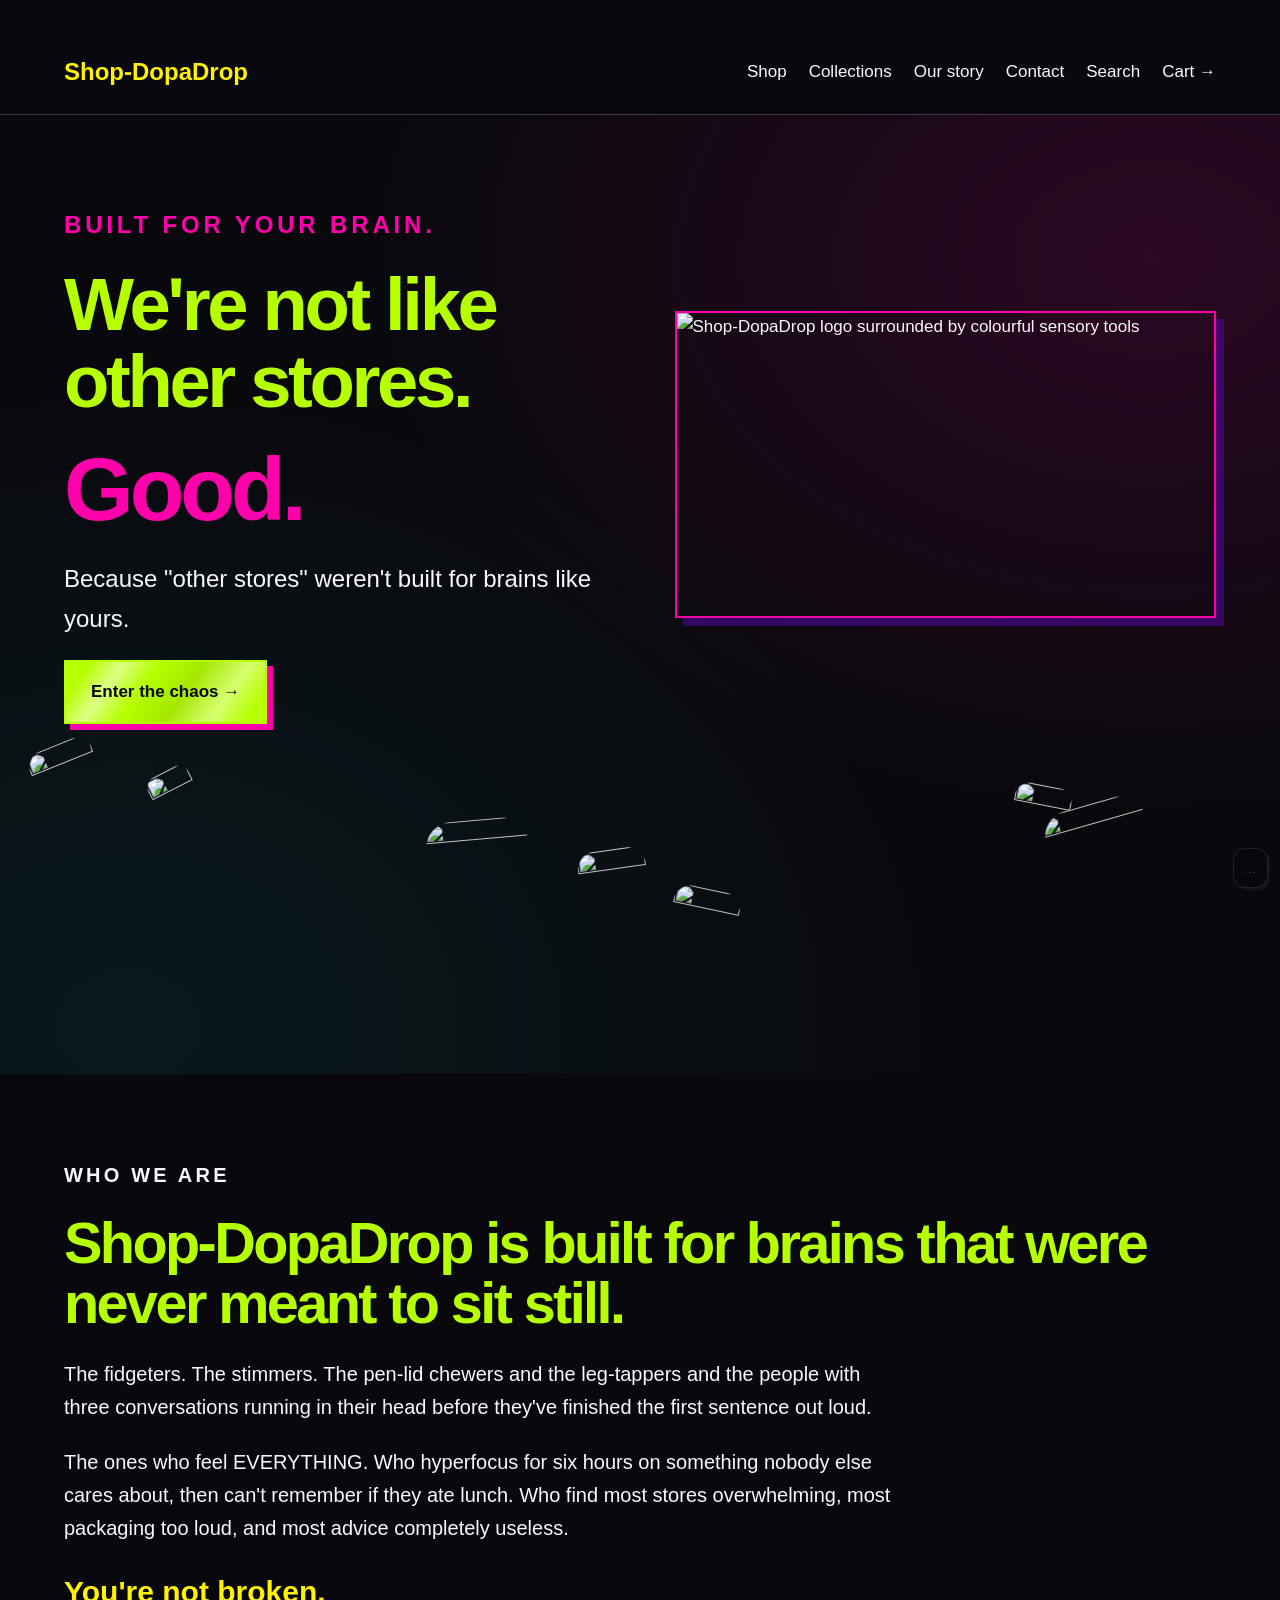
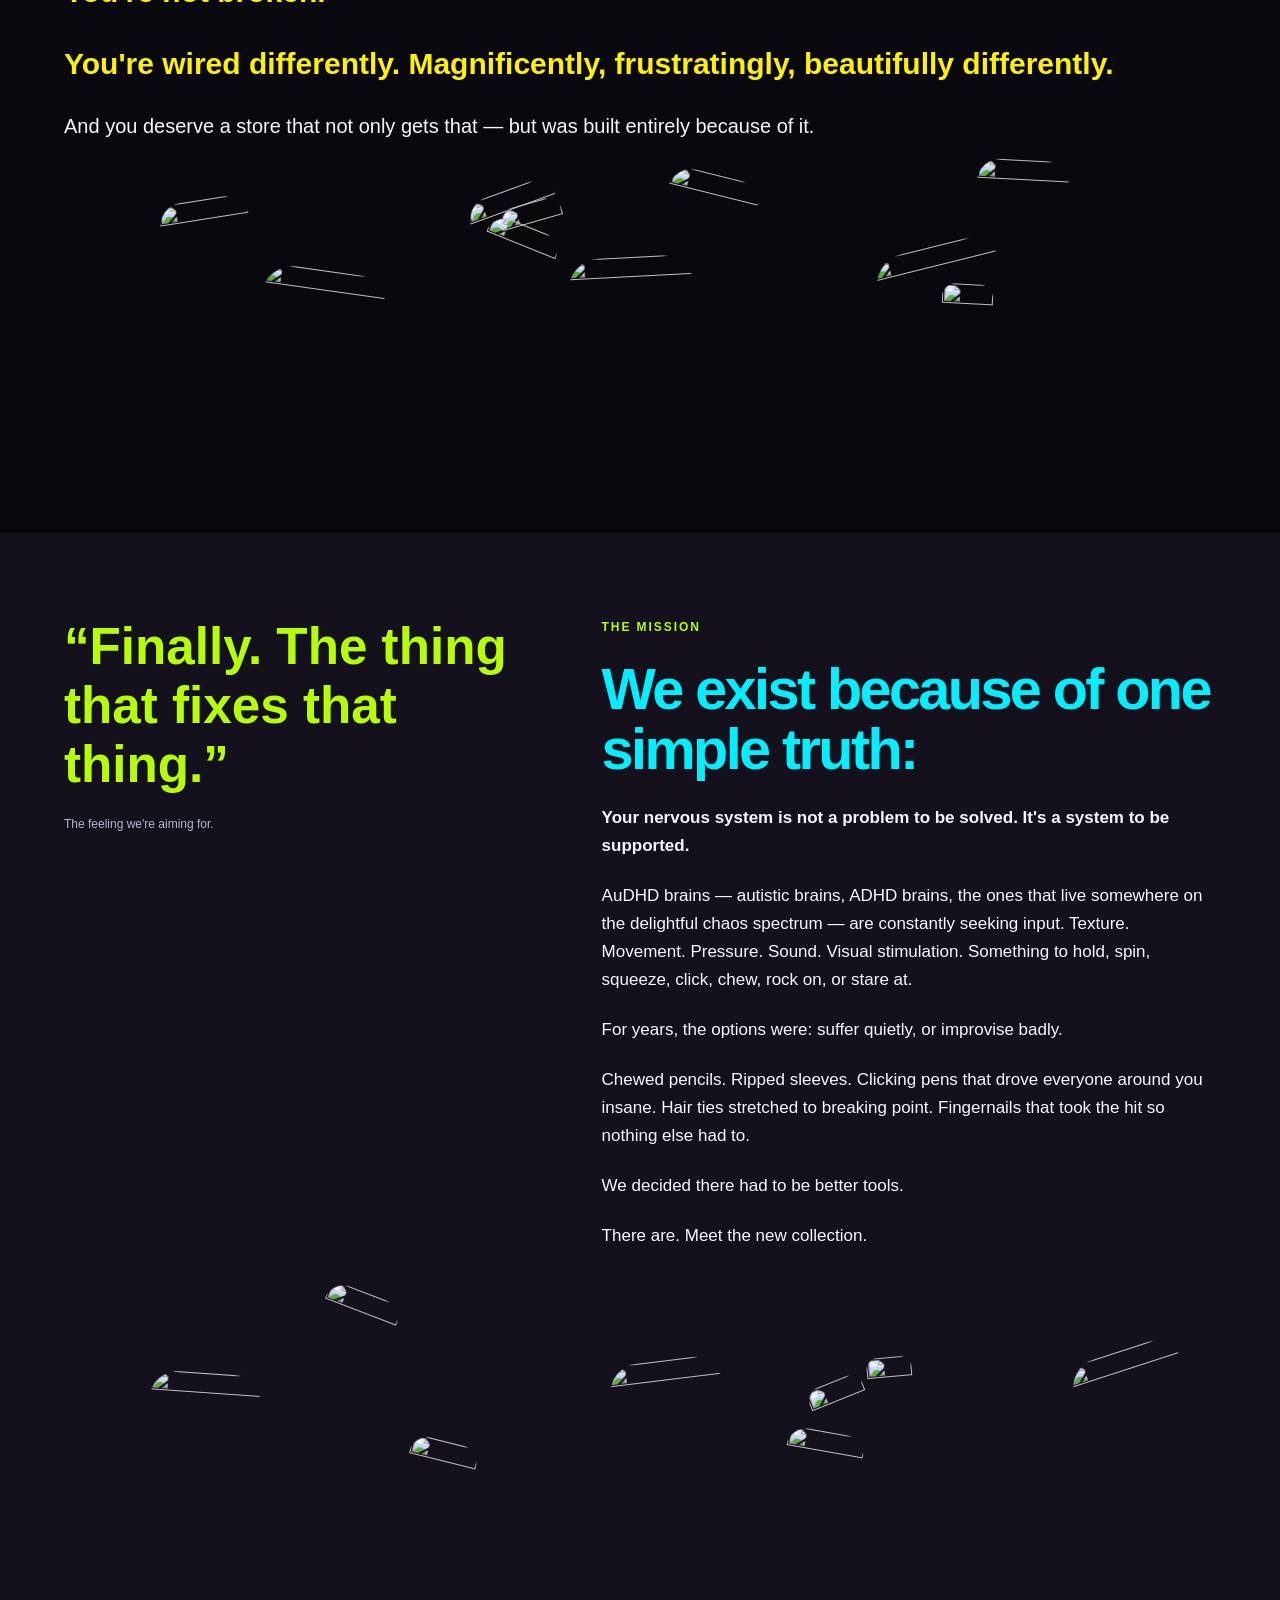
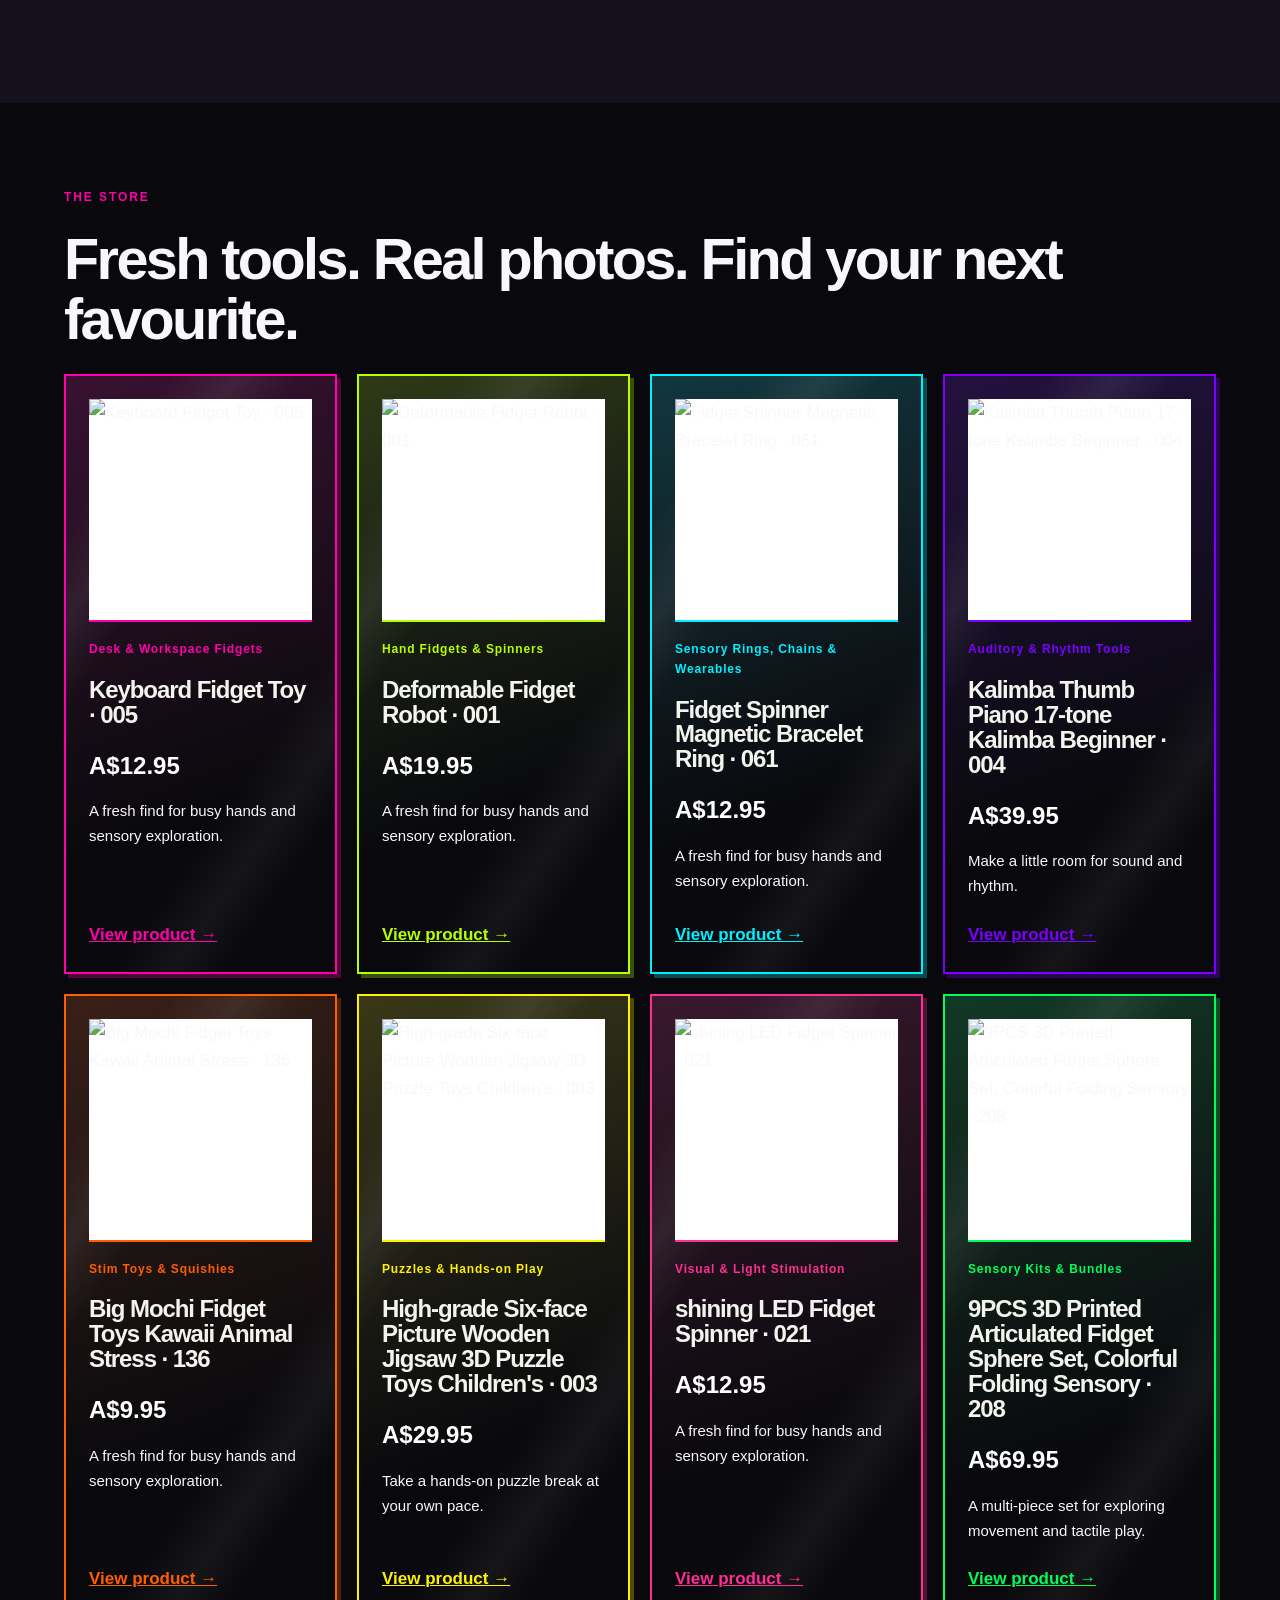
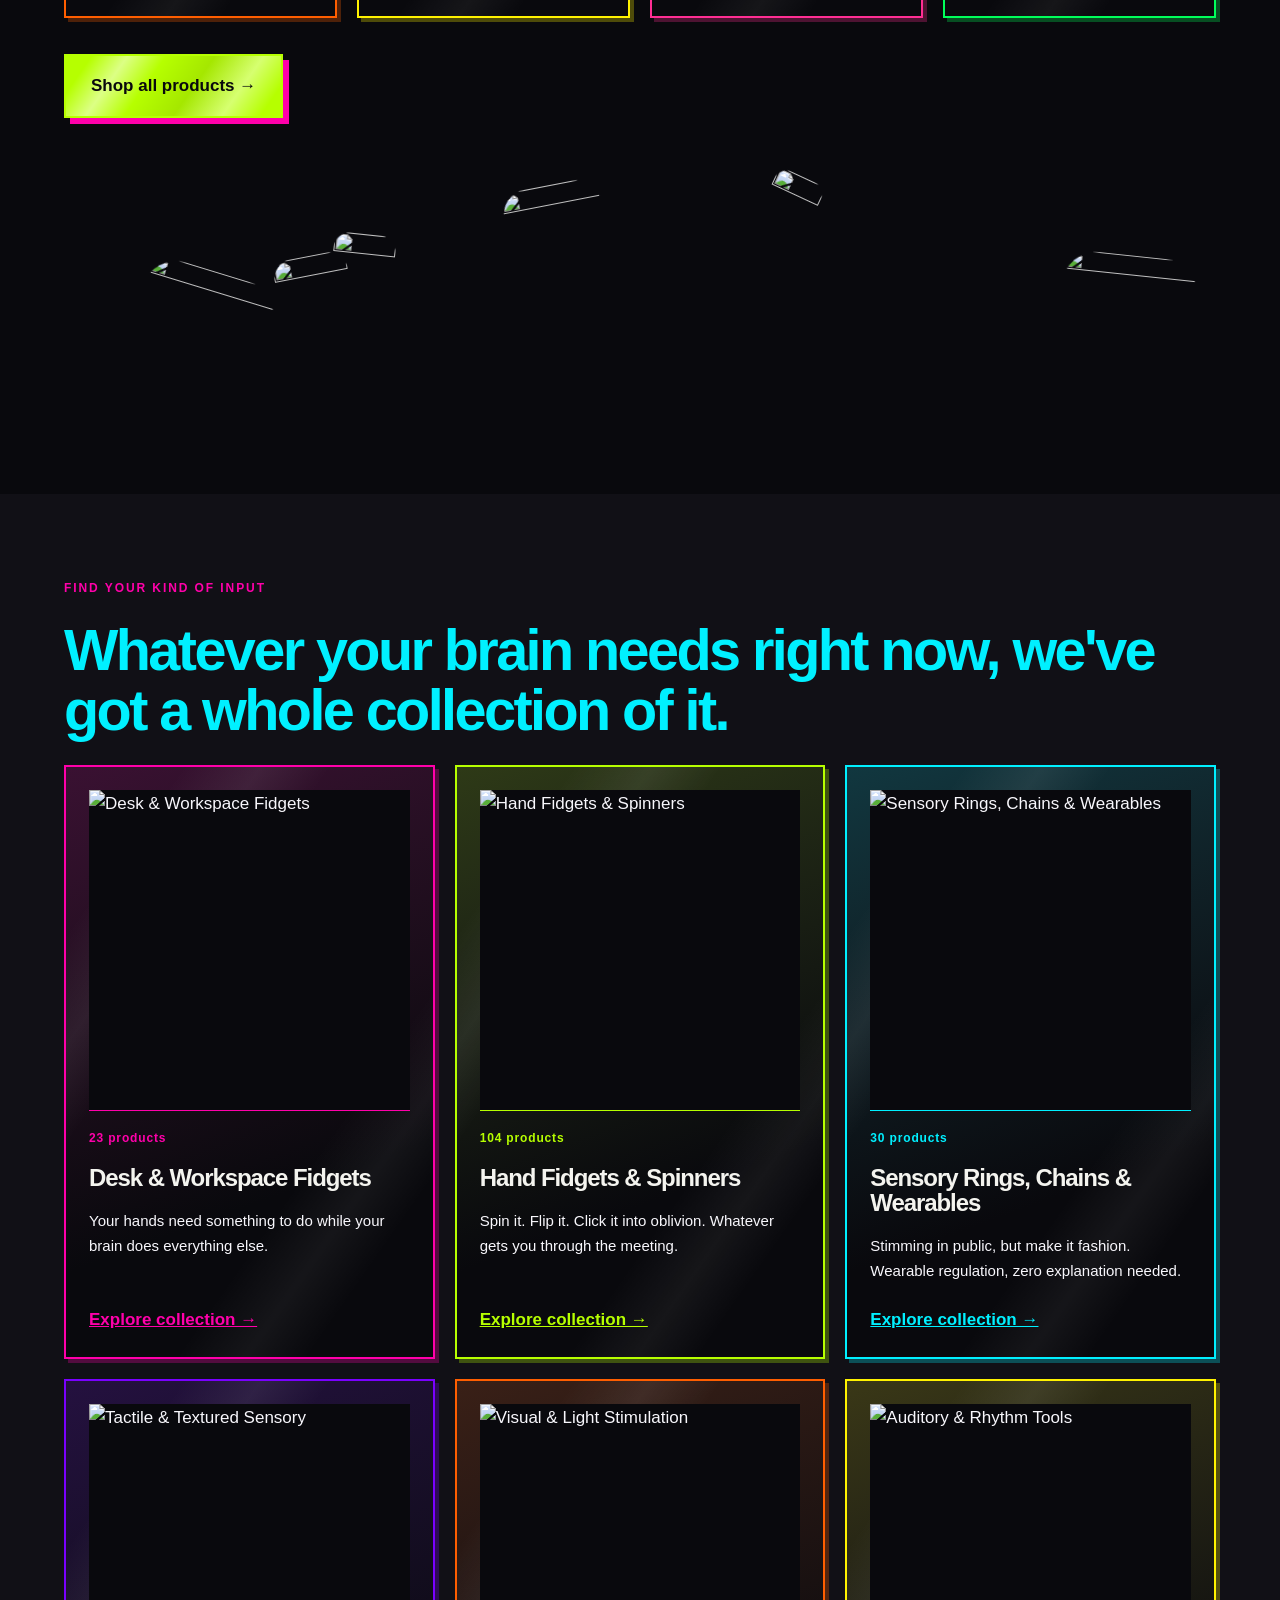
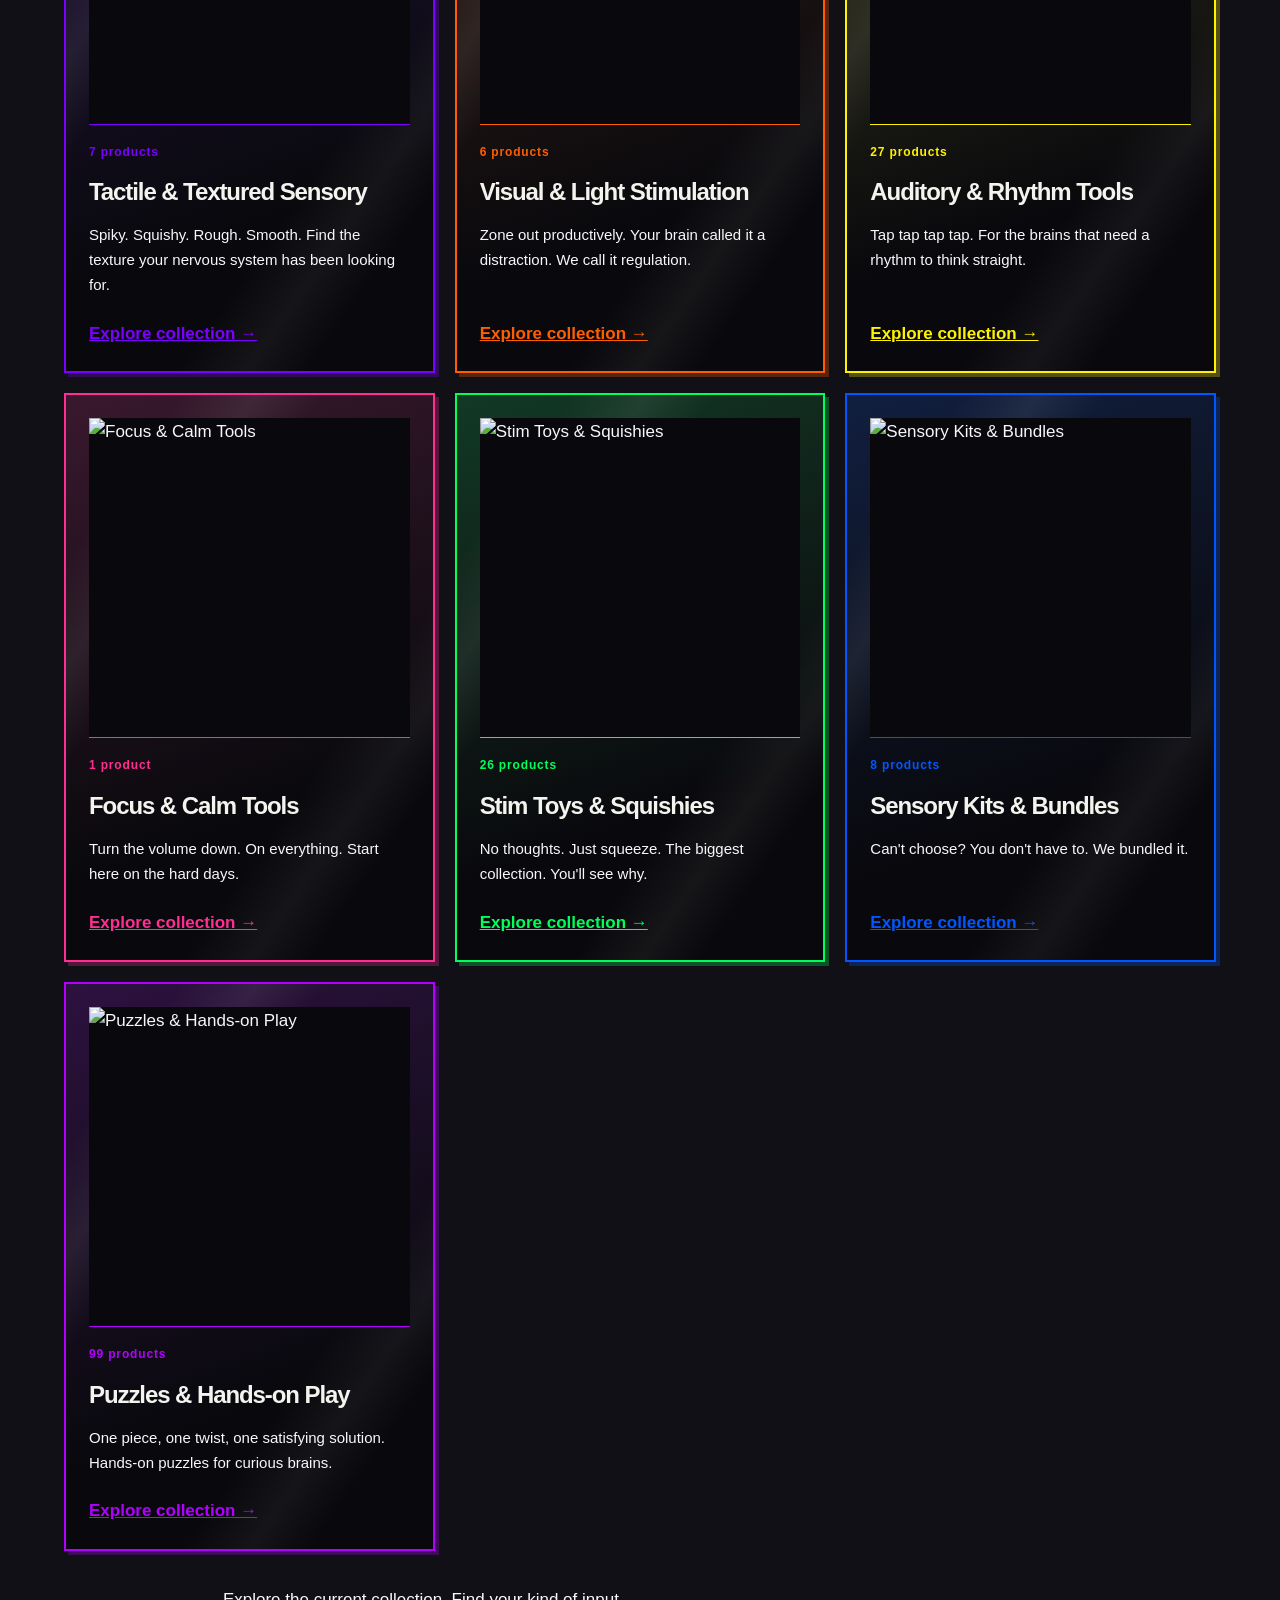
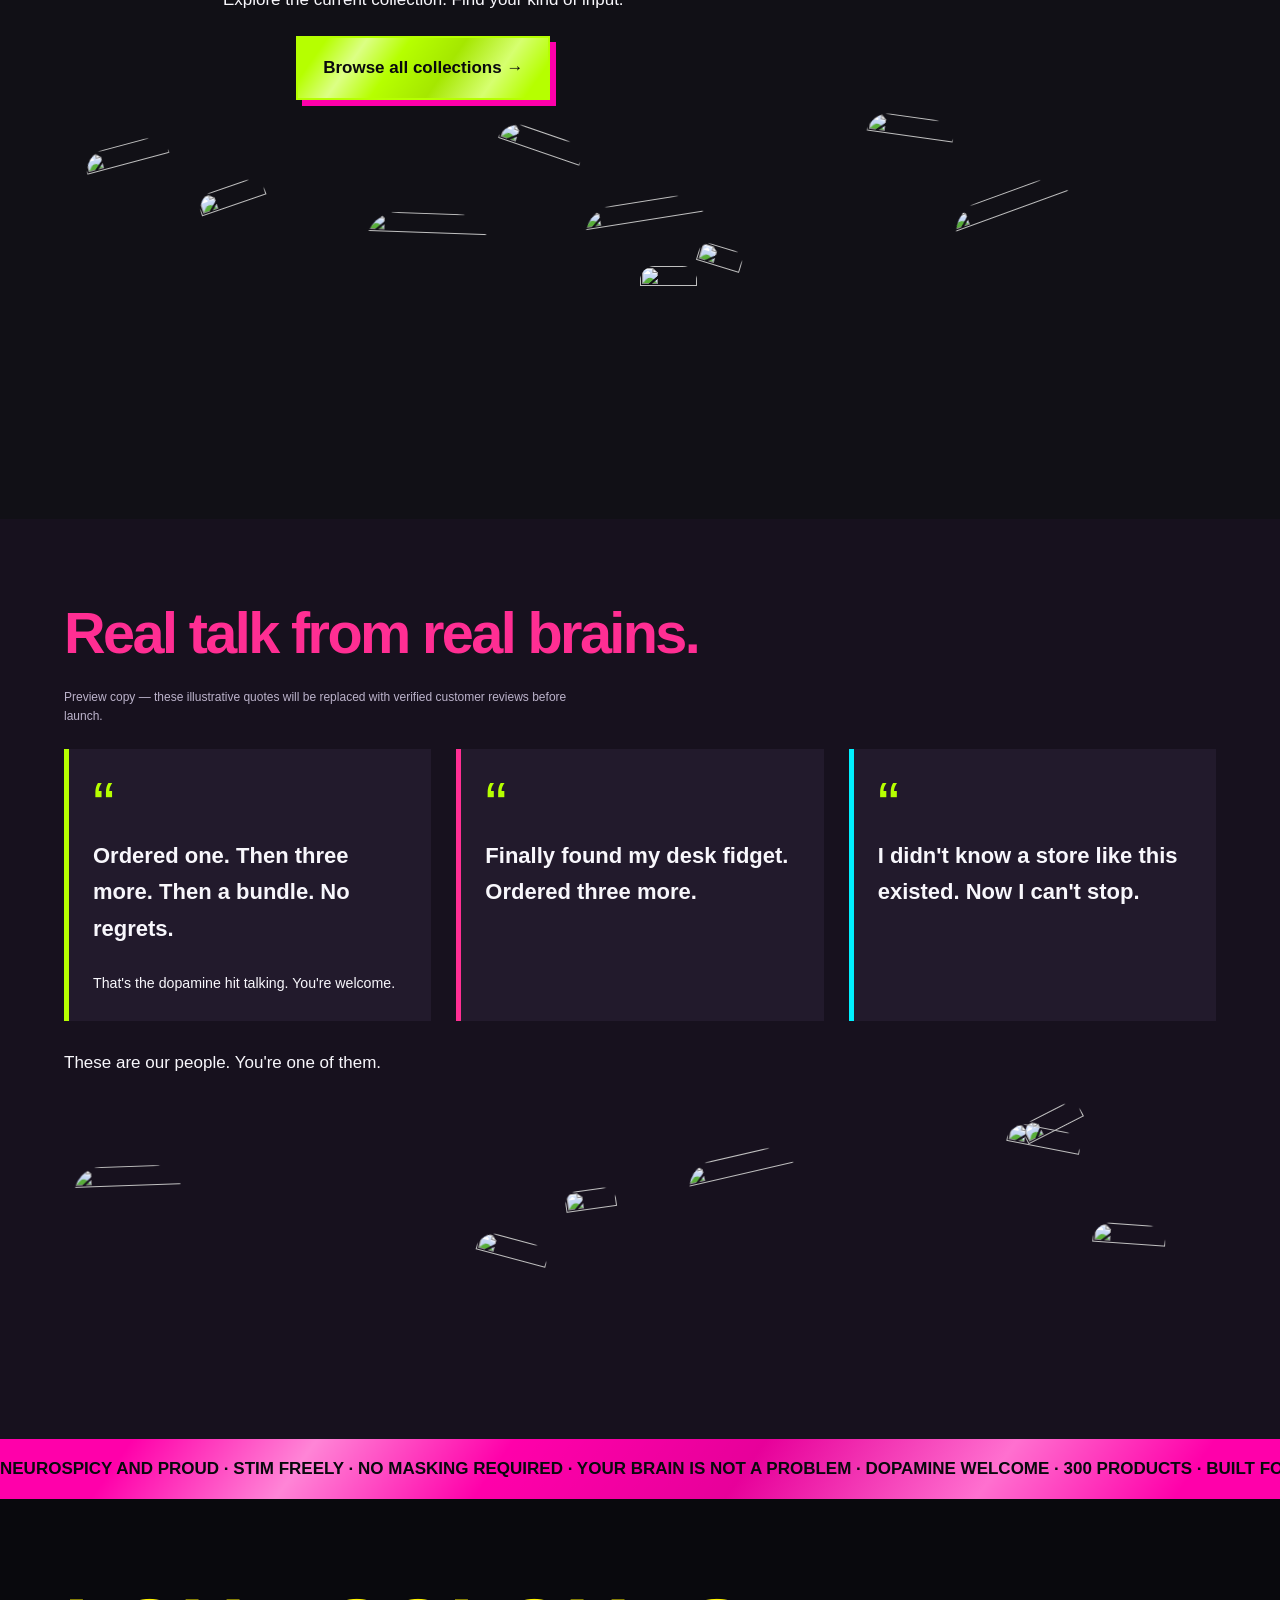
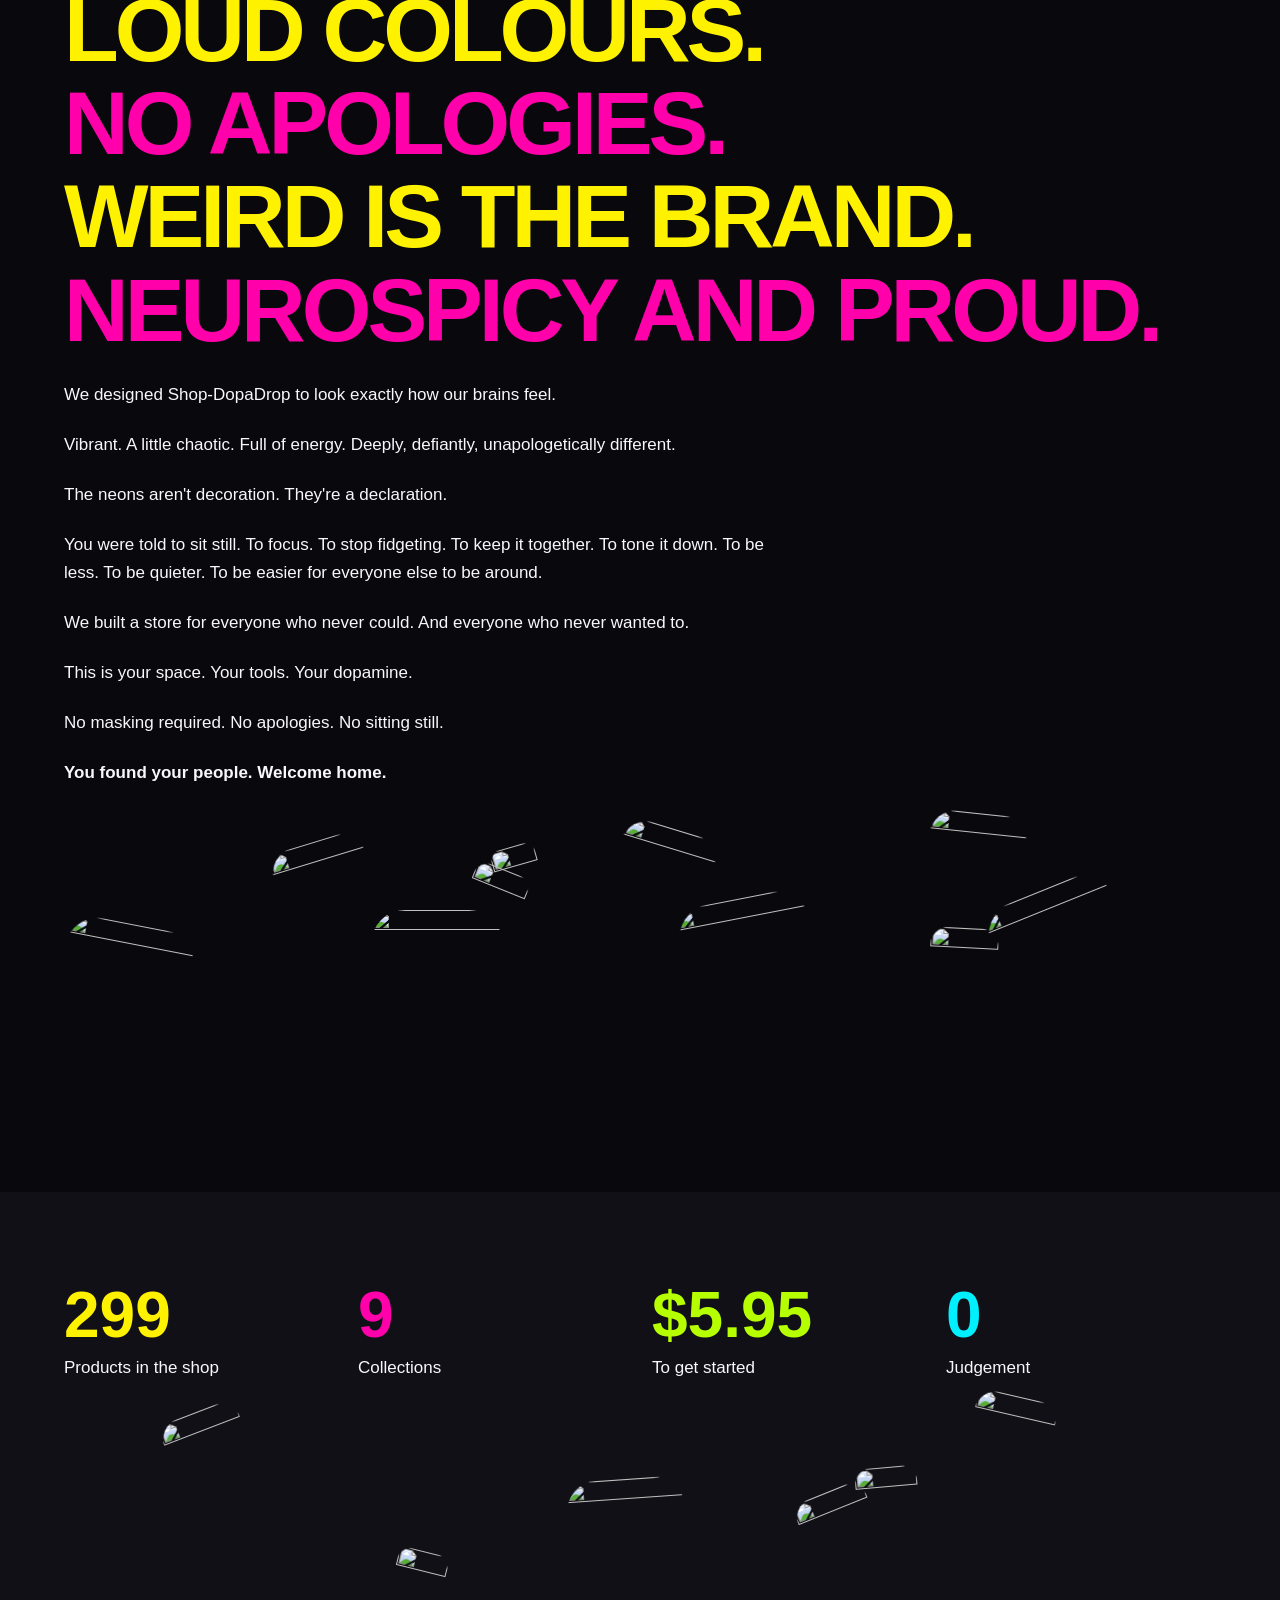
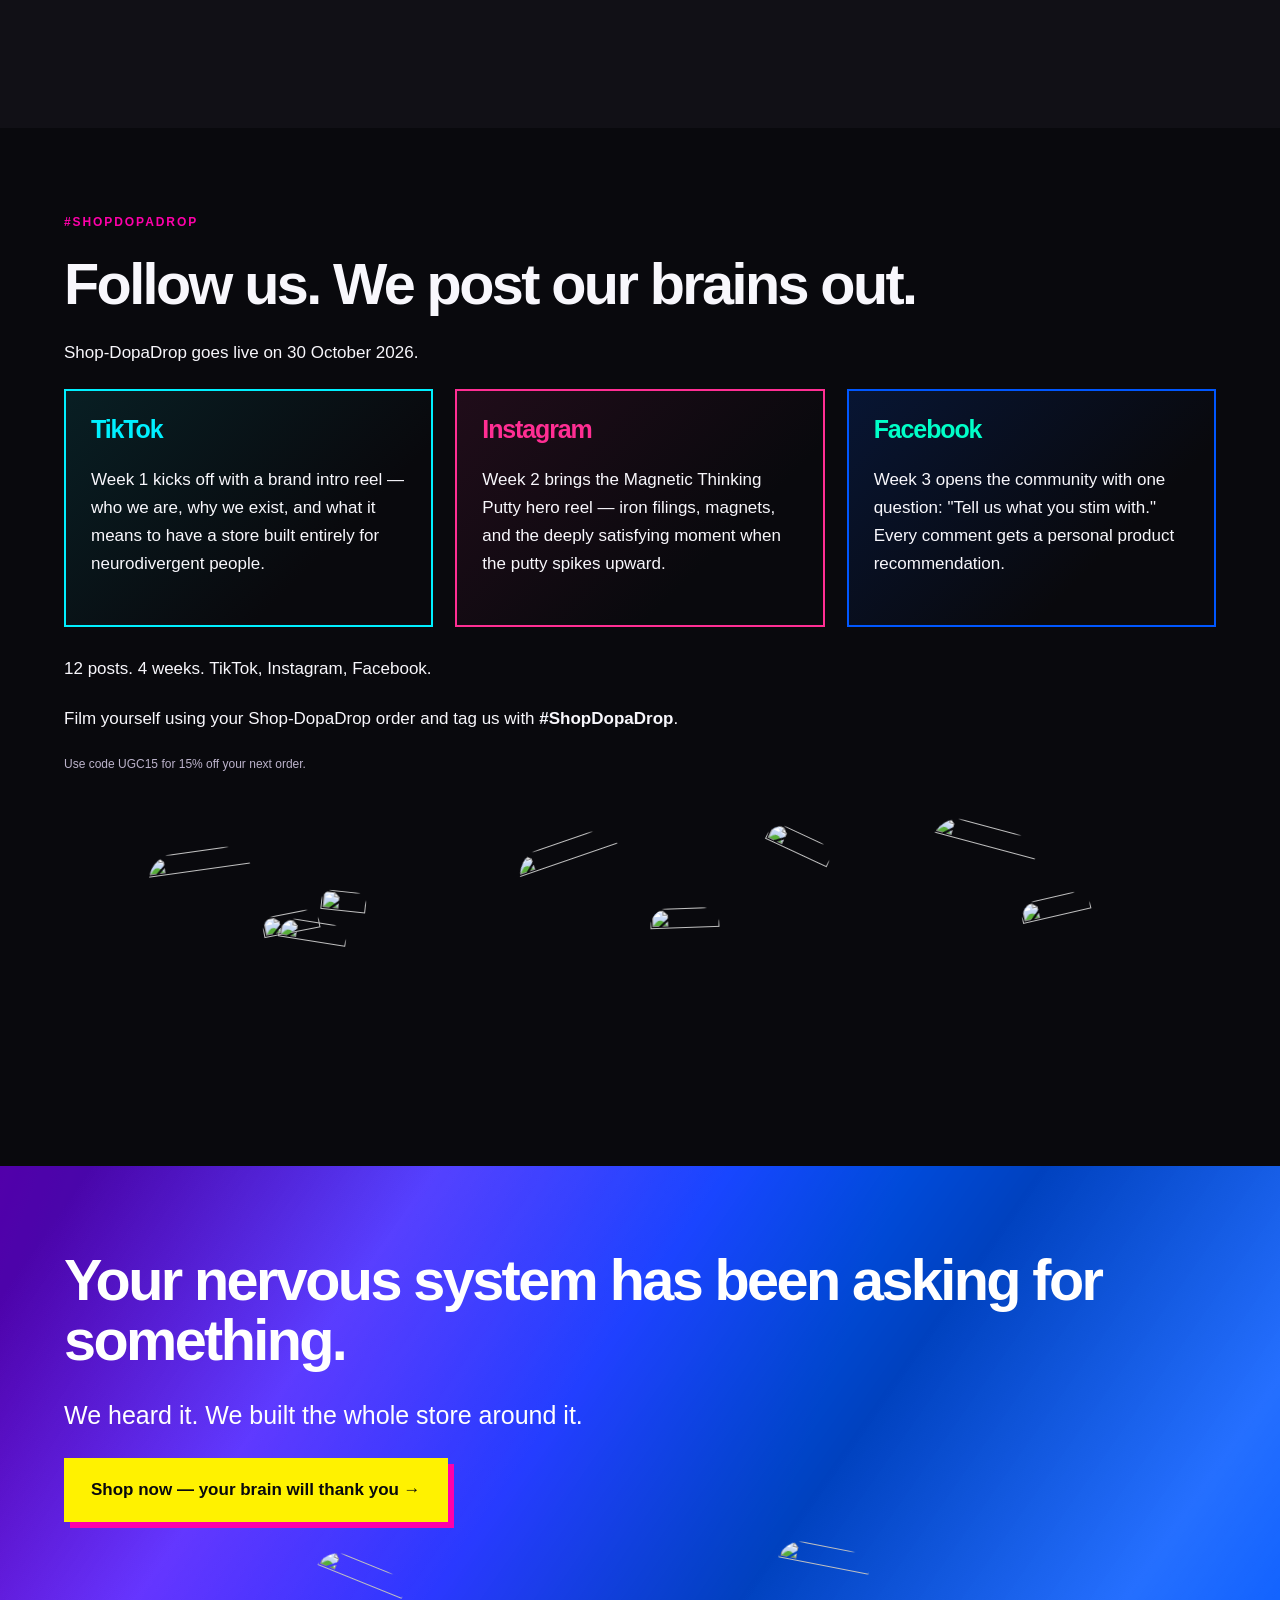
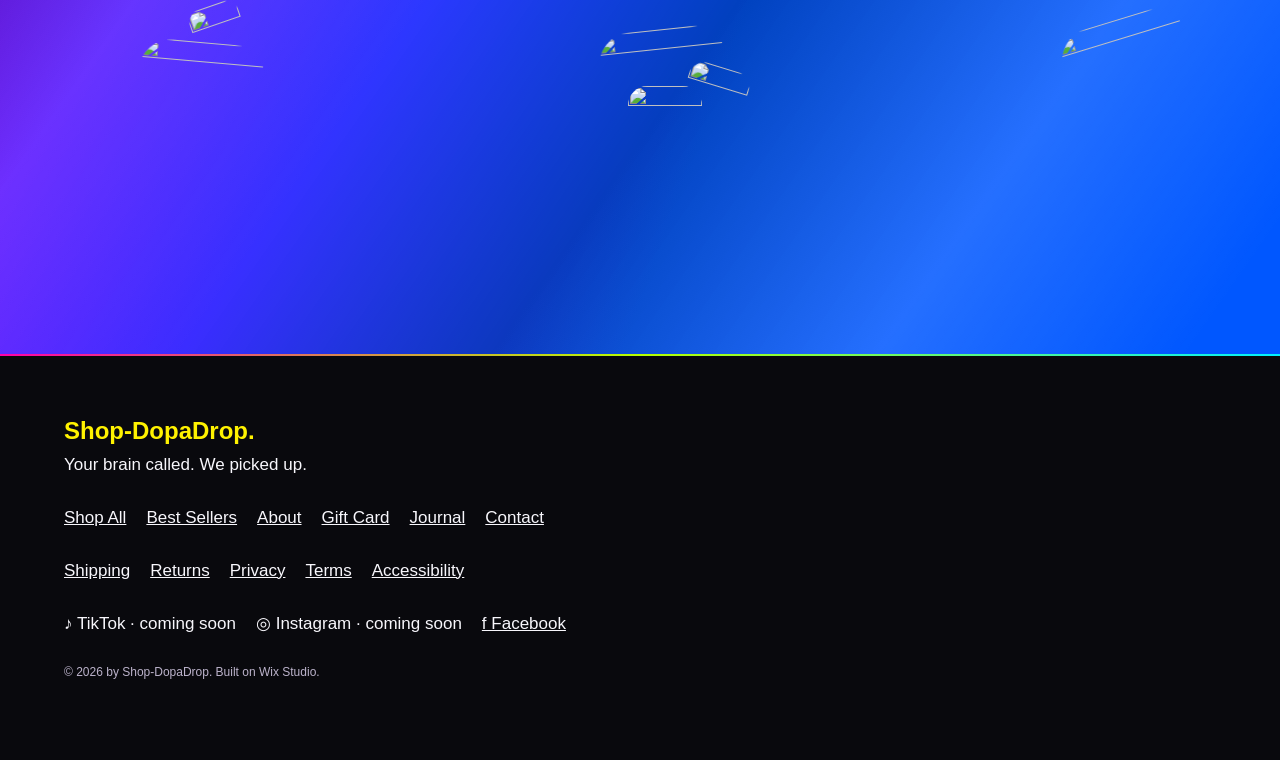
==== docs/rabbit-hole.html @ 1a229876 "feat: apply Grimroot Trials naming and persistent ordered hunt marks Keep all assigned marks visible" ====
<!doctype html><html lang="en-AU"><head><meta charset="utf-8"><meta name="viewport" content="width=device-width,initial-scale=1"><style>
:root{--yellow:#f5ff37;--pink:#ff37bb;--green:#a7ff42;--purple:#b87aff;--blue:#37aaff;--orange:#ff953f;--cyan:#3cffe4}*{box-sizing:border-box}html{scroll-behavior:smooth}body{margin:0;background:#09090d;color:#f8f7fc;font:17px/1.65 Arial,sans-serif}h1,h2,h3{line-height:1.04;letter-spacing:-.045em;margin:0 0 24px;font-weight:900}h1{font-size:clamp(48px,8vw,112px)}h2{font-size:clamp(32px,4.5vw,66px)}h3{font-size:25px}p{margin:0 0 22px;max-width:76ch}.wrap{width:min(1180px,90%);margin:auto}section{padding:85px 0}a{color:inherit}button,a{touch-action:manipulation}a:focus-visible,button:focus-visible{outline:3px solid var(--yellow);outline-offset:6px}.nav{display:flex;align-items:center;justify-content:space-between;gap:24px;flex-wrap:wrap;padding:22px 5%;border-bottom:1px solid #ffffff30;background:#09090d}.logo{font-weight:900;color:var(--yellow);font-size:24px;text-decoration:none}.nav div{display:flex;gap:22px}.nav a{text-decoration:none}.btn{display:inline-block;padding:16px 25px;background:var(--yellow);color:#09090d;border:2px solid #fff;text-decoration:none;font-weight:900;box-shadow:6px 6px 0 var(--pink);transition:transform .2s}.btn:hover{transform:translate(-3px,-3px)}.hero{padding:90px 0;min-height:680px;background:radial-gradient(ellipse at 90% 20%,#ff37bb23,transparent 50%),#09090d}.hero h1{color:var(--yellow);max-width:1100px}.good{color:var(--pink);font-size:clamp(65px,10vw,140px);margin:0 0 25px;font-weight:900;line-height:1}.hero p{font-size:24px;max-width:650px}.eyebrow{font-size:12px;text-transform:uppercase;letter-spacing:.16em;font-weight:900;color:var(--pink)}.who{color:var(--yellow)}.who p{color:#f8f7fc;font-size:20px}.who .big{color:var(--yellow);font-size:30px;font-weight:900}.mission{background:#14101c}.split{display:grid;grid-template-columns:1fr 1.3fr;gap:65px}.quote{color:var(--green);font-size:clamp(32px,4vw,54px);font-weight:900;line-height:1.15;margin:0}.cards{display:grid;grid-template-columns:repeat(4,minmax(0,1fr));gap:20px}.card{border:2px solid var(--accent);background:#15111c;padding:23px;box-shadow:4px 4px 0 color-mix(in srgb,var(--accent) 28%,transparent);transition:transform .2s,box-shadow .2s;display:flex;flex-direction:column;min-width:0}.card:hover,.card:focus-within{transform:translateY(-5px);box-shadow:0 0 24px color-mix(in srgb,var(--accent) 30%,transparent)}.card h3{margin:18px 0;font-size:24px}.card p{font-size:15px}.tag{color:var(--accent);font-size:12px;font-weight:900;letter-spacing:.07em}.price{font-size:24px;font-weight:900;color:#fff;margin-bottom:14px}.card a{margin-top:auto;font-weight:800;text-decoration:underline}.card img{width:100%;aspect-ratio:1;object-fit:contain;background:#fff;margin-bottom:18px}.fine{font-size:12px;color:#bcb3cb}.collections{background:#111016}.collections .cards{grid-template-columns:repeat(3,minmax(0,1fr))}.center{text-align:center}.proof{background:#17111e}.reviews{display:grid;grid-template-columns:repeat(3,1fr);gap:25px}.review{border-left:5px solid var(--green);padding:24px;background:#221a2c}.review p{font-size:22px;font-weight:800}.mark{font-size:65px;color:var(--green);line-height:1}.ticker{overflow:hidden;background:var(--pink);color:#09090d;padding:16px 0;white-space:nowrap;font-weight:900}.ticker span{display:inline-block;animation:run 35s linear infinite}.ticker:hover span{animation-play-state:paused}@keyframes run{to{transform:translateX(-50%)}}.manifesto h2{font-size:clamp(48px,7vw,94px);color:var(--yellow)}.manifesto h2 span{color:var(--pink)}.stats{background:#111016}.statrow{display:grid;grid-template-columns:repeat(4,1fr);gap:24px}.stat strong{font-size:clamp(36px,5vw,70px);display:block;color:var(--yellow);line-height:1.2}.stat:nth-child(2) strong{color:var(--pink)}.stat:nth-child(3) strong{color:var(--green)}.stat:nth-child(4) strong{color:var(--cyan)}.social-grid{display:grid;grid-template-columns:repeat(3,1fr);gap:22px}.social-tile{padding:25px;border:2px solid var(--purple)}.cta{background:#126ee7}.cta h2,.cta p{color:#fff}.cta .btn{background:#fff}.footer{padding:55px 5%;border-top:2px solid var(--pink);background:#09090d}.links{display:flex;flex-wrap:wrap;gap:20px;margin:25px 0}.notice{padding:12px 16px;border:1px solid #5b4b70;font-size:13px;max-width:none;color:#d7cbe6}@media(max-width:900px){.cards{grid-template-columns:repeat(2,minmax(0,1fr))}.split{grid-template-columns:1fr;gap:35px}.collections .cards{grid-template-columns:repeat(2,minmax(0,1fr))}.reviews,.social-grid{grid-template-columns:1fr}}@media(max-width:520px){section{padding:58px 0}.hero{min-height:620px;padding:65px 0}.hero p{font-size:20px}.cards,.collections .cards{grid-template-columns:1fr}.statrow{grid-template-columns:1fr 1fr}.nav div{gap:15px;font-size:14px}.nav{padding:18px 5%}.btn{max-width:95%;font-size:15px}.who p{font-size:18px}}@media(prefers-reduced-motion:reduce){*{animation:none!important;scroll-behavior:auto!important;transition:none!important}}
.hero-art{display:block;width:100%;height:auto;margin:40px auto 0;border:2px solid var(--pink)}.collections .card img{aspect-ratio:16/10;object-fit:contain;background:#09090d;border-bottom:1px solid var(--accent)}.hero>.wrap{display:grid;grid-template-columns:1.05fr 1fr;gap:42px;align-items:center}.hero h1{font-size:clamp(48px,5.8vw,78px)}.hero .good{font-size:clamp(65px,7vw,96px)}.hero-art{margin:0;object-fit:contain}.nav div{flex-wrap:wrap}@media(max-width:800px){.hero>.wrap{grid-template-columns:1fr;gap:35px}.hero{padding:48px 0}.hero-art{max-width:560px}}@media(max-width:520px){.nav div{gap:12px}.hero h1{font-size:48px}}
.card img{background:#09090d}.collections .card img{aspect-ratio:1;object-fit:contain;height:auto}.nav{padding-top:52px}.hero{min-height:0}.hero-art{border-color:var(--pink)}@media(max-width:520px){.nav{padding-top:48px}.hero h1{font-size:44px}.card h3{overflow-wrap:anywhere}}

:root{--yellow:#FFF200;--pink:#FF00AA;--green:#B6FF00;--purple:#7A00FF;--blue:#0057FF;--orange:#FF5E00;--cyan:#00F0FF;--plasma:#FF2E93;--toxic:#00FF5A;--violet:#B100FF;--coral:#FF3B3B;--mint:#00FFC8}
.hero{background:radial-gradient(ellipse at 90% 15%,#FF00AA24,transparent 48%),radial-gradient(ellipse at 10% 95%,#00F0FF12,transparent 50%),#09090D}.hero h1{color:var(--green)}.good{color:var(--pink)}.mission h2{color:var(--cyan)}.who h2{color:var(--green)}.collections h2{color:var(--cyan)}.proof h2{color:var(--plasma)}.social h2{color:var(--mint)}
.card:nth-child(12n+1){--accent:#FF00AA!important}.card:nth-child(12n+2){--accent:#B6FF00!important}.card:nth-child(12n+3){--accent:#00F0FF!important}.card:nth-child(12n+4){--accent:#7A00FF!important}.card:nth-child(12n+5){--accent:#FF5E00!important}.card:nth-child(12n+6){--accent:#FFF200!important}.card:nth-child(12n+7){--accent:#FF2E93!important}.card:nth-child(12n+8){--accent:#00FF5A!important}.card:nth-child(12n+9){--accent:#0057FF!important}.card:nth-child(12n+10){--accent:#B100FF!important}.card:nth-child(12n+11){--accent:#FF3B3B!important}.card:nth-child(12n+12){--accent:#00FFC8!important}
.card{background:linear-gradient(125deg,transparent 15%,#ffffff12 25%,transparent 34%,transparent 67%,#ffffff0d 76%,transparent 84%),linear-gradient(160deg,color-mix(in srgb,var(--accent) 16%,#14141B),#09090D 70%)}.card h3{color:#F4F4EF}.card .tag,.card a{color:var(--accent)}
.btn,.ticker{background-image:linear-gradient(125deg,transparent 10%,#ffffff85 24%,transparent 39%,#00000018 58%,#ffffff70 77%,transparent 92%)}.btn{background-color:var(--green);color:#09090D;border-color:var(--green);box-shadow:6px 6px 0 var(--pink)}.ticker{background-color:var(--pink)}
.social-tile:nth-child(1){border-color:var(--cyan);background:linear-gradient(135deg,#00F0FF18,#09090D 70%)}.social-tile:nth-child(2){border-color:var(--plasma);background:linear-gradient(135deg,#FF2E9318,#09090D 70%)}.social-tile:nth-child(3){border-color:var(--blue);background:linear-gradient(135deg,#0057FF28,#09090D 70%)}.social-tile:nth-child(1) h3{color:var(--cyan)}.social-tile:nth-child(2) h3{color:var(--plasma)}.social-tile:nth-child(3) h3{color:var(--mint)}
.cta{background:linear-gradient(125deg,#00000055 5%,#ffffff1c 24%,transparent 40%,#00000040 57%,#ffffff25 78%,transparent 95%),linear-gradient(110deg,#7A00FF,#0057FF 58%,#0057FF)}.cta .btn{background-color:var(--yellow);border-color:var(--yellow);color:#09090D}.review:nth-child(2){border-color:var(--plasma)}.review:nth-child(3){border-color:var(--cyan)}.footer{border-image:linear-gradient(90deg,var(--pink),var(--green),var(--cyan)) 1}.hero-art{box-shadow:8px 8px 0 #7A00FF55}.card img{border-bottom:2px solid var(--accent)}
</style><style>@keyframes drift{0%,100%{translate:0 0;rotate:-3deg}50%{translate:5px -14px;rotate:3deg}}.float-piece{pointer-events:none;will-change:transform}.float-piece img{animation:drift var(--duration,7s) ease-in-out var(--delay,0s) infinite;pointer-events:none}@media(prefers-reduced-motion:reduce){.float-piece{transform:none!important;will-change:auto}.float-piece img{animation:none!important}}.art-sprinkles{position:relative;height:var(--band);width:min(1180px,90%);margin:20px auto 0;pointer-events:none}.art-sprinkles .float-piece{position:absolute;left:var(--x);top:var(--y);width:var(--sz);rotate:var(--angle)}.art-sprinkles img{width:100%;height:auto;border-radius:26%}@media(max-width:600px){.art-sprinkles{height:calc(var(--band)*.65)}.art-sprinkles .float-piece{width:calc(var(--sz)*.55);top:calc(var(--y)*.65)}}</style><style>
.rabbit-gated{pointer-events:none!important;filter:grayscale(.7) opacity(.35);cursor:not-allowed}.rabbit-secret{pointer-events:auto!important;cursor:pointer;border-radius:28%;transition:filter .2s,scale .2s}.rabbit-secret:hover,.rabbit-secret:focus-visible{filter:drop-shadow(0 0 12px #b6ff00);scale:1.12;outline:3px solid #fff200;outline-offset:5px}.rabbit-secret.rabbit-found{filter:grayscale(.8) opacity(.48);cursor:default}.rabbit-hud{position:fixed;right:16px;bottom:16px;z-index:9998;width:min(330px,calc(100vw - 32px));padding:14px 16px;background:#09090df2;border:2px solid #ff00aa;box-shadow:6px 6px 0 #7a00ff;color:#fff;border-radius:12px}.rabbit-hud strong{color:#fff200}.rabbit-hud p{font-size:13px;margin:4px 0 10px}.rabbit-hud-actions{display:flex;gap:8px;flex-wrap:wrap}.rabbit-mini{border:1px solid #fff;background:#15111c;color:#fff;padding:8px 10px;font-weight:800;border-radius:7px;cursor:pointer}.rabbit-mini:disabled{opacity:.45;cursor:not-allowed}.rabbit-modal-backdrop{position:fixed;inset:0;z-index:9999;background:#000c;display:grid;place-items:center;padding:20px}.rabbit-modal{width:min(620px,100%);max-height:88vh;overflow:auto;background:linear-gradient(145deg,#17111e,#09090d);border:3px solid #b6ff00;box-shadow:10px 10px 0 #ff00aa;padding:26px;border-radius:18px}.rabbit-modal h2{color:#fff200;font-size:clamp(30px,7vw,52px);margin-bottom:12px}.rabbit-modal button{margin:6px 6px 0 0;padding:11px 14px;background:#fff200;color:#09090d;border:0;border-radius:8px;font-weight:900;cursor:pointer}.rabbit-modal .secondary{background:#221a2c;color:#fff;border:1px solid #fff}.rabbit-toast{position:fixed;left:50%;top:18px;translate:-50% 0;z-index:10000;background:#b6ff00;color:#09090d;padding:12px 18px;border:2px solid #fff;font-weight:900;border-radius:8px;box-shadow:5px 5px 0 #ff00aa}
</style><style>.rabbit-hud{right:12px;bottom:12px;width:auto;max-width:min(330px,calc(100vw - 24px));padding:5px 8px;background:#09090db8;border:1px solid #ffffff40;box-shadow:2px 2px 0 #ffffff20;opacity:.42;transition:opacity .2s,background .2s}.rabbit-hud:hover,.rabbit-hud:focus-within,.rabbit-hud.rabbit-open{opacity:1;background:#09090df2;border-color:#ff00aa;box-shadow:6px 6px 0 #7a00ff;padding:14px 16px}.rabbit-hud-summary{border:0;background:transparent;color:#ffffff90;font:11px Arial,sans-serif;letter-spacing:.12em;text-transform:uppercase;cursor:pointer;padding:2px}.rabbit-hud.rabbit-open .rabbit-hud-summary{color:#fff200;font-weight:900;margin-bottom:6px}.rabbit-hud-content{display:none}.rabbit-hud.rabbit-open .rabbit-hud-content{display:block}</style></head><body><nav class="nav"><a class="logo" href="#top">Shop-DopaDrop</a><div><a href="#products">Shop</a><a href="#collections">Collections</a><a data-route="/about" href="#">Our story</a><a data-route="/contact" href="#">Contact</a><a href="https://www.shop--dopadrop.com.au/search" target="_blank" rel="noopener noreferrer" aria-label="Search (opens in a new tab)">Search</a><a data-route="/cart-page" href="#">Cart →</a></div></nav><main>
<section class="hero" id="top"><div class="wrap"><div class="hero-copy"><p class="eyebrow">Built for your brain.</p><h1>We're not like other stores.</h1><h2 class="good">Good.</h2><p>Because &quot;other stores&quot; weren't built for brains like yours.</p><a class="btn" href="#products">Enter the chaos →</a></div><img class="hero-art" src="https://static.wixstatic.com/media/60e4fe_7113ba6192b54cd69d529ba9e18ee2b6~mv2.png" alt="Shop-DopaDrop logo surrounded by colourful sensory tools" fetchpriority="high" width="1672" height="941"></div><div class="art-sprinkles" style="--band:240px" aria-hidden="true"><div class="float-piece" style="--x:8%;--y:35px;--sz:45px;--angle:-27deg;--duration:8s;--delay:-0s"><img data-decoration="glowing-sensory-wand" src="https://static.wixstatic.com/media/60e4fe_060cc08dec52497c93e89ff7951c550a~mv2.png/v1/fill/w_400,h_400,q_85,enc_auto/60e4fe_060cc08dec52497c93e89ff7951c550a~mv2.png" alt="" loading="lazy" width="100" height="100"></div><div class="float-piece" style="--x:45%;--y:118px;--sz:68px;--angle:-8deg;--duration:9s;--delay:-1s"><img data-decoration="sensory-balance-board" src="https://static.wixstatic.com/media/60e4fe_5ea7b29cca07463c94020156ee022f9d~mv2.png/v1/fill/w_400,h_400,q_85,enc_auto/60e4fe_5ea7b29cca07463c94020156ee022f9d~mv2.png" alt="" loading="lazy" width="100" height="100"></div><div class="float-piece" style="--x:82%;--y:56px;--sz:57px;--angle:11deg;--duration:10s;--delay:-2s"><img data-decoration="desk-band-roller" src="https://static.wixstatic.com/media/60e4fe_7b888c3a773241e2af0ae4d1102827b4~mv2.png/v1/fill/w_400,h_400,q_85,enc_auto/60e4fe_7b888c3a773241e2af0ae4d1102827b4~mv2.png" alt="" loading="lazy" width="100" height="100"></div><div class="float-piece" style="--x:-2%;--y:15px;--sz:66px;--angle:-22deg;--duration:6s;--delay:-0s"><img data-decoration="galaxy-light-orb" src="https://static.wixstatic.com/media/60e4fe_442855686b0b43d2b656d40a2c058a7a~mv2.png/v1/fill/w_400,h_400,q_85,enc_auto/60e4fe_442855686b0b43d2b656d40a2c058a7a~mv2.png" alt="" loading="lazy" width="160" height="160"></div><div class="float-piece" style="--x:31.666666666666668%;--y:86px;--sz:103px;--angle:-5deg;--duration:7s;--delay:-1s"><img data-decoration="pink-spiky-ball" src="https://static.wixstatic.com/media/60e4fe_a83e96ead5f448a6b82e8347776ce8d3~mv2.png/v1/fill/w_400,h_400,q_85,enc_auto/60e4fe_a83e96ead5f448a6b82e8347776ce8d3~mv2.png" alt="" loading="lazy" width="160" height="160"></div><div class="float-piece" style="--x:52.333333333333336%;--y:157px;--sz:67px;--angle:12deg;--duration:8s;--delay:-2s"><img data-decoration="stacked-sensory-rings" src="https://static.wixstatic.com/media/60e4fe_4c28d07e86a74124bf1478b846140204~mv2.png/v1/fill/w_400,h_400,q_85,enc_auto/60e4fe_4c28d07e86a74124bf1478b846140204~mv2.png" alt="" loading="lazy" width="160" height="160"></div><div class="float-piece" style="--x:86%;--y:73px;--sz:104px;--angle:-16deg;--duration:9s;--delay:-3s"><img data-decoration="galaxy-slime" src="https://static.wixstatic.com/media/60e4fe_7fdad835729a4ef8aa85af9a8c1a0383~mv2.png/v1/fill/w_400,h_400,q_85,enc_auto/60e4fe_7fdad835729a4ef8aa85af9a8c1a0383~mv2.png" alt="" loading="lazy" width="160" height="160"></div></div></section>
<section class="who" id="about"><div class="wrap"><p class="eyebrow">Who we are</p><h2>Shop-DopaDrop is built for brains that were never meant to sit still.</h2><p>The fidgeters. The stimmers. The pen-lid chewers and the leg-tappers and the people with three conversations running in their head before they've finished the first sentence out loud.</p><p>The ones who feel EVERYTHING. Who hyperfocus for six hours on something nobody else cares about, then can't remember if they ate lunch. Who find most stores overwhelming, most packaging too loud, and most advice completely useless.</p><p class="big">You're not broken.</p><p class="big">You're wired differently. Magnificently, frustratingly, beautifully differently.</p><p>And you deserve a store that not only gets that — but was built entirely because of it.</p></div><div class="art-sprinkles" style="--band:283px" aria-hidden="true"><div class="float-piece" style="--x:39%;--y:64px;--sz:62px;--angle:-16deg;--duration:9s;--delay:-1s"><img data-decoration="rainbow-infinity-loop" src="https://static.wixstatic.com/media/60e4fe_d311ba0010e64347b1a9268a6cff0f88~mv2.png/v1/fill/w_400,h_400,q_85,enc_auto/60e4fe_d311ba0010e64347b1a9268a6cff0f88~mv2.png" alt="" loading="lazy" width="100" height="100"></div><div class="float-piece" style="--x:76%;--y:147px;--sz:51px;--angle:3deg;--duration:10s;--delay:-2s"><img data-decoration="chew-pendant" src="https://static.wixstatic.com/media/60e4fe_5ee42c8bc76f414a840c794489f075ef~mv2.png/v1/fill/w_400,h_400,q_85,enc_auto/60e4fe_5ee42c8bc76f414a840c794489f075ef~mv2.png" alt="" loading="lazy" width="100" height="100"></div><div class="float-piece" style="--x:35%;--y:85px;--sz:74px;--angle:22deg;--duration:11s;--delay:-3s"><img data-decoration="neon-spiky-sensory-ball" src="https://static.wixstatic.com/media/60e4fe_e6338ae661914f498d5bae2b62b111a1~mv2.png/v1/fill/w_400,h_400,q_85,enc_auto/60e4fe_e6338ae661914f498d5bae2b62b111a1~mv2.png" alt="" loading="lazy" width="100" height="100"></div><div class="float-piece" style="--x:9%;--y:62px;--sz:89px;--angle:-9deg;--duration:7s;--delay:-1s"><img data-decoration="quilted-weighted-pillow" src="https://static.wixstatic.com/media/60e4fe_e6d890f0fbc64eedacdfc720ef6857e1~mv2.png/v1/fill/w_400,h_400,q_85,enc_auto/60e4fe_e6d890f0fbc64eedacdfc720ef6857e1~mv2.png" alt="" loading="lazy" width="160" height="160"></div><div class="float-piece" style="--x:16.333333333333336%;--y:133px;--sz:126px;--angle:8deg;--duration:8s;--delay:-2s"><img data-decoration="star-chew" src="https://static.wixstatic.com/media/60e4fe_317abae3aabf440ba109e84d6f425ad1~mv2.png/v1/fill/w_400,h_400,q_85,enc_auto/60e4fe_317abae3aabf440ba109e84d6f425ad1~mv2.png" alt="" loading="lazy" width="160" height="160"></div><div class="float-piece" style="--x:36.66666666666667%;--y:49px;--sz:90px;--angle:-20deg;--duration:9s;--delay:-3s"><img data-decoration="glitter-sensory-jar" src="https://static.wixstatic.com/media/60e4fe_fb634d451cc44b3dba13424411b14fa4~mv2.png/v1/fill/w_400,h_400,q_85,enc_auto/60e4fe_fb634d451cc44b3dba13424411b14fa4~mv2.png" alt="" loading="lazy" width="160" height="160"></div><div class="float-piece" style="--x:44%;--y:120px;--sz:127px;--angle:-3deg;--duration:10s;--delay:-4s"><img data-decoration="rainbow-chain-bracelet" src="https://static.wixstatic.com/media/60e4fe_bdb9a956153b4f62b76c6ae5476c49cf~mv2.png/v1/fill/w_400,h_400,q_85,enc_auto/60e4fe_bdb9a956153b4f62b76c6ae5476c49cf~mv2.png" alt="" loading="lazy" width="160" height="160"></div><div class="float-piece" style="--x:51.333333333333336%;--y:36px;--sz:91px;--angle:14deg;--duration:11s;--delay:-5s"><img data-decoration="textured-sensory-strips" src="https://static.wixstatic.com/media/60e4fe_ab85ea50e98844208690288f788bc108~mv2.png/v1/fill/w_400,h_400,q_85,enc_auto/60e4fe_ab85ea50e98844208690288f788bc108~mv2.png" alt="" loading="lazy" width="160" height="160"></div><div class="float-piece" style="--x:71.66666666666667%;--y:107px;--sz:128px;--angle:-14deg;--duration:12s;--delay:-6s"><img data-decoration="glowing-sensory-wand" src="https://static.wixstatic.com/media/60e4fe_060cc08dec52497c93e89ff7951c550a~mv2.png/v1/fill/w_400,h_400,q_85,enc_auto/60e4fe_060cc08dec52497c93e89ff7951c550a~mv2.png" alt="" loading="lazy" width="160" height="160"></div><div class="float-piece" style="--x:79%;--y:23px;--sz:92px;--angle:3deg;--duration:13s;--delay:-7s"><img data-decoration="rainbow-fidget-spinner" src="https://static.wixstatic.com/media/60e4fe_eb13efb7a22a473482da7e771d6102b0~mv2.png/v1/fill/w_400,h_400,q_85,enc_auto/60e4fe_eb13efb7a22a473482da7e771d6102b0~mv2.png" alt="" loading="lazy" width="160" height="160"></div></div></section>
<section class="mission"><div class="wrap split"><div><p class="quote">“Finally. The thing that fixes that thing.”</p><p class="fine" style="margin-top:20px">The feeling we're aiming for.</p></div><div><p class="eyebrow" style="color:var(--green)">The mission</p><h2>We exist because of one simple truth:</h2><p><strong>Your nervous system is not a problem to be solved. It's a system to be supported.</strong></p><p>AuDHD brains — autistic brains, ADHD brains, the ones that live somewhere on the delightful chaos spectrum — are constantly seeking input. Texture. Movement. Pressure. Sound. Visual stimulation. Something to hold, spin, squeeze, click, chew, rock on, or stare at.</p><p>For years, the options were: suffer quietly, or improvise badly.</p><p>Chewed pencils. Ripped sleeves. Clicking pens that drove everyone around you insane. Hair ties stretched to breaking point. Fingernails that took the hit so nothing else had to.</p><p>We decided there had to be better tools.</p><p>There are. Meet the new collection.</p></div></div><div class="art-sprinkles" style="--band:326px" aria-hidden="true"><div class="float-piece" style="--x:70%;--y:93px;--sz:45px;--angle:-5deg;--duration:10s;--delay:-2s"><img data-decoration="calm-sensory-bundle" src="https://static.wixstatic.com/media/60e4fe_0f7d17fd88de417aad2b514c34a2722c~mv2.png/v1/fill/w_400,h_400,q_85,enc_auto/60e4fe_0f7d17fd88de417aad2b514c34a2722c~mv2.png" alt="" loading="lazy" width="100" height="100"></div><div class="float-piece" style="--x:29%;--y:176px;--sz:68px;--angle:14deg;--duration:11s;--delay:-3s"><img data-decoration="neon-pop-it" src="https://static.wixstatic.com/media/60e4fe_9b0a28b24d2b47a2af9ce9ab66a5d863~mv2.png/v1/fill/w_400,h_400,q_85,enc_auto/60e4fe_9b0a28b24d2b47a2af9ce9ab66a5d863~mv2.png" alt="" loading="lazy" width="100" height="100"></div><div class="float-piece" style="--x:66%;--y:114px;--sz:57px;--angle:-22deg;--duration:12s;--delay:-4s"><img data-decoration="spiral-chew-tube" src="https://static.wixstatic.com/media/60e4fe_19216632a5f24d4b85a8df432e9b05b6~mv2.png/v1/fill/w_400,h_400,q_85,enc_auto/60e4fe_19216632a5f24d4b85a8df432e9b05b6~mv2.png" alt="" loading="lazy" width="100" height="100"></div><div class="float-piece" style="--x:7%;--y:109px;--sz:112px;--angle:4deg;--duration:8s;--delay:-2s"><img data-decoration="travel-sensory-kit" src="https://static.wixstatic.com/media/60e4fe_9af56db8f5c749909be4d262e6028a4e~mv2.png/v1/fill/w_400,h_400,q_85,enc_auto/60e4fe_9af56db8f5c749909be4d262e6028a4e~mv2.png" alt="" loading="lazy" width="160" height="160"></div><div class="float-piece" style="--x:21%;--y:25px;--sz:76px;--angle:21deg;--duration:9s;--delay:-3s"><img data-decoration="gray-weighted-wrap" src="https://static.wixstatic.com/media/60e4fe_48eda35f79a54dc7b802508f1be8cd27~mv2.png/v1/fill/w_400,h_400,q_85,enc_auto/60e4fe_48eda35f79a54dc7b802508f1be8cd27~mv2.png" alt="" loading="lazy" width="160" height="160"></div><div class="float-piece" style="--x:48%;--y:96px;--sz:113px;--angle:-7deg;--duration:10s;--delay:-4s"><img data-decoration="rainbow-infinity-cube" src="https://static.wixstatic.com/media/60e4fe_6c8c9e7e9d7640b9a12319bd10cadaaa~mv2.png/v1/fill/w_400,h_400,q_85,enc_auto/60e4fe_6c8c9e7e9d7640b9a12319bd10cadaaa~mv2.png" alt="" loading="lazy" width="160" height="160"></div><div class="float-piece" style="--x:62%;--y:167px;--sz:77px;--angle:10deg;--duration:11s;--delay:-5s"><img data-decoration="weighted-massage-ball" src="https://static.wixstatic.com/media/60e4fe_b1bb2776bae4440bb395ac7a4cf1d32b~mv2.png/v1/fill/w_400,h_400,q_85,enc_auto/60e4fe_b1bb2776bae4440bb395ac7a4cf1d32b~mv2.png" alt="" loading="lazy" width="160" height="160"></div><div class="float-piece" style="--x:89%;--y:83px;--sz:114px;--angle:-18deg;--duration:12s;--delay:-6s"><img data-decoration="lava-timer" src="https://static.wixstatic.com/media/60e4fe_d8dfca175c7241e1a9cc6c5085d1d9b6~mv2.png/v1/fill/w_400,h_400,q_85,enc_auto/60e4fe_d8dfca175c7241e1a9cc6c5085d1d9b6~mv2.png" alt="" loading="lazy" width="160" height="160"></div></div></section>
<section id="products"><div class="wrap"><p class="eyebrow">The store</p><h2>Fresh tools. Real photos. Find your next favourite.</h2><p id="catalogStatus" class="fine" aria-live="polite"></p><div class="cards" id="productsGrid"></div><p style="margin-top:36px"><a class="btn" data-route="/category/all-products" href="#">Shop all products →</a></p></div><div class="art-sprinkles" style="--band:269px" aria-hidden="true"><div class="float-piece" style="--x:23%;--y:122px;--sz:62px;--angle:6deg;--duration:11s;--delay:-3s"><img data-decoration="neon-fidget-cube" src="https://static.wixstatic.com/media/60e4fe_d4a24d6cf7b9446dafa3ee7f7f859348~mv2.png/v1/fill/w_400,h_400,q_85,enc_auto/60e4fe_d4a24d6cf7b9446dafa3ee7f7f859348~mv2.png" alt="" loading="lazy" width="100" height="100"></div><div class="float-piece" style="--x:60%;--y:60px;--sz:51px;--angle:25deg;--duration:12s;--delay:-4s"><img data-decoration="sensory-tambourine" src="https://static.wixstatic.com/media/60e4fe_3f98909c5caf4876a1915eec001f8605~mv2.png/v1/fill/w_400,h_400,q_85,enc_auto/60e4fe_3f98909c5caf4876a1915eec001f8605~mv2.png" alt="" loading="lazy" width="100" height="100"></div><div class="float-piece" style="--x:19%;--y:143px;--sz:74px;--angle:-11deg;--duration:13s;--delay:-5s"><img data-decoration="glitter-sensory-jar" src="https://static.wixstatic.com/media/60e4fe_fb634d451cc44b3dba13424411b14fa4~mv2.png/v1/fill/w_400,h_400,q_85,enc_auto/60e4fe_fb634d451cc44b3dba13424411b14fa4~mv2.png" alt="" loading="lazy" width="100" height="100"></div><div class="float-piece" style="--x:5%;--y:156px;--sz:135px;--angle:17deg;--duration:9s;--delay:-3s"><img data-decoration="rainbow-infinity-loop" src="https://static.wixstatic.com/media/60e4fe_d311ba0010e64347b1a9268a6cff0f88~mv2.png/v1/fill/w_400,h_400,q_85,enc_auto/60e4fe_d311ba0010e64347b1a9268a6cff0f88~mv2.png" alt="" loading="lazy" width="160" height="160"></div><div class="float-piece" style="--x:39%;--y:72px;--sz:99px;--angle:-11deg;--duration:10s;--delay:-4s"><img data-decoration="articulated-fidget-slug" src="https://static.wixstatic.com/media/60e4fe_aa90d14cb0ab46f3bacbde6cf7f622ad~mv2.png/v1/fill/w_400,h_400,q_85,enc_auto/60e4fe_aa90d14cb0ab46f3bacbde6cf7f622ad~mv2.png" alt="" loading="lazy" width="160" height="160"></div><div class="float-piece" style="--x:86%;--y:143px;--sz:136px;--angle:6deg;--duration:11s;--delay:-5s"><img data-decoration="light-up-spiky-ball" src="https://static.wixstatic.com/media/60e4fe_fbb39f2ceadd4578b2cc99bdb2dd35ad~mv2.png/v1/fill/w_400,h_400,q_85,enc_auto/60e4fe_fbb39f2ceadd4578b2cc99bdb2dd35ad~mv2.png" alt="" loading="lazy" width="160" height="160"></div></div></section>
<section class="collections" id="collections"><div class="wrap"><p class="eyebrow">Find your kind of input</p><h2>Whatever your brain needs right now, we've got a whole collection of it.</h2><div class="cards" id="collectionsGrid"></div><p class="center" style="margin-top:35px">Explore the current collection. Find your kind of input.</p><p class="center"><a class="btn" data-route="/category/all-products" href="#">Browse all collections →</a></p></div><div class="art-sprinkles" style="--band:312px" aria-hidden="true"><div class="float-piece" style="--x:54%;--y:151px;--sz:45px;--angle:17deg;--duration:12s;--delay:-4s"><img data-decoration="sensory-stepping-stone" src="https://static.wixstatic.com/media/60e4fe_8ea9b8b57e8545c2b3c60143e2179f26~mv2.png/v1/fill/w_400,h_400,q_85,enc_auto/60e4fe_8ea9b8b57e8545c2b3c60143e2179f26~mv2.png" alt="" loading="lazy" width="100" height="100"></div><div class="float-piece" style="--x:13%;--y:89px;--sz:68px;--angle:-19deg;--duration:13s;--delay:-5s"><img data-decoration="galaxy-light-orb" src="https://static.wixstatic.com/media/60e4fe_442855686b0b43d2b656d40a2c058a7a~mv2.png/v1/fill/w_400,h_400,q_85,enc_auto/60e4fe_442855686b0b43d2b656d40a2c058a7a~mv2.png" alt="" loading="lazy" width="100" height="100"></div><div class="float-piece" style="--x:50%;--y:172px;--sz:57px;--angle:0deg;--duration:8s;--delay:-6s"><img data-decoration="rainbow-infinity-cube" src="https://static.wixstatic.com/media/60e4fe_6c8c9e7e9d7640b9a12319bd10cadaaa~mv2.png/v1/fill/w_400,h_400,q_85,enc_auto/60e4fe_6c8c9e7e9d7640b9a12319bd10cadaaa~mv2.png" alt="" loading="lazy" width="100" height="100"></div><div class="float-piece" style="--x:3%;--y:48px;--sz:85px;--angle:-15deg;--duration:10s;--delay:-4s"><img data-decoration="rainbow-ring-pendant" src="https://static.wixstatic.com/media/60e4fe_672f1ffdecce4be7abfd225ab3884e4c~mv2.png/v1/fill/w_400,h_400,q_85,enc_auto/60e4fe_672f1ffdecce4be7abfd225ab3884e4c~mv2.png" alt="" loading="lazy" width="160" height="160"></div><div class="float-piece" style="--x:26%;--y:119px;--sz:122px;--angle:2deg;--duration:11s;--delay:-5s"><img data-decoration="axolotl-squishy" src="https://static.wixstatic.com/media/60e4fe_ed967d8b139047eb91d48304eda9174d~mv2.png/v1/fill/w_400,h_400,q_85,enc_auto/60e4fe_ed967d8b139047eb91d48304eda9174d~mv2.png" alt="" loading="lazy" width="160" height="160"></div><div class="float-piece" style="--x:36%;--y:35px;--sz:86px;--angle:19deg;--duration:12s;--delay:-6s"><img data-decoration="mesh-marble-fidget" src="https://static.wixstatic.com/media/60e4fe_c4e22c63539a4a0da88b6edf517718c9~mv2.png/v1/fill/w_400,h_400,q_85,enc_auto/60e4fe_c4e22c63539a4a0da88b6edf517718c9~mv2.png" alt="" loading="lazy" width="160" height="160"></div><div class="float-piece" style="--x:46%;--y:106px;--sz:123px;--angle:-9deg;--duration:13s;--delay:-7s"><img data-decoration="sensory-balance-board" src="https://static.wixstatic.com/media/60e4fe_5ea7b29cca07463c94020156ee022f9d~mv2.png/v1/fill/w_400,h_400,q_85,enc_auto/60e4fe_5ea7b29cca07463c94020156ee022f9d~mv2.png" alt="" loading="lazy" width="160" height="160"></div><div class="float-piece" style="--x:69%;--y:22px;--sz:87px;--angle:8deg;--duration:6s;--delay:-8s"><img data-decoration="calm-sensory-bundle" src="https://static.wixstatic.com/media/60e4fe_0f7d17fd88de417aad2b514c34a2722c~mv2.png/v1/fill/w_400,h_400,q_85,enc_auto/60e4fe_0f7d17fd88de417aad2b514c34a2722c~mv2.png" alt="" loading="lazy" width="160" height="160"></div><div class="float-piece" style="--x:79%;--y:93px;--sz:124px;--angle:-20deg;--duration:7s;--delay:-0s"><img data-decoration="multicolour-sensory-roller" src="https://static.wixstatic.com/media/60e4fe_b7812e7817234021a1f5436e0f9a5eba~mv2.png/v1/fill/w_400,h_400,q_85,enc_auto/60e4fe_b7812e7817234021a1f5436e0f9a5eba~mv2.png" alt="" loading="lazy" width="160" height="160"></div></div></section>
<section class="proof"><div class="wrap"><h2>Real talk from real brains.</h2><p class="fine">Preview copy — these illustrative quotes will be replaced with verified customer reviews before launch.</p><div class="reviews"><div class="review"><div class="mark">“</div><p>Ordered one. Then three more. Then a bundle. No regrets.</p><small>That's the dopamine hit talking. You're welcome.</small></div><div class="review"><div class="mark">“</div><p>Finally found my desk fidget. Ordered three more.</p></div><div class="review"><div class="mark">“</div><p>I didn't know a store like this existed. Now I can't stop.</p></div></div><p style="margin-top:28px">These are our people. You're one of them.</p></div><div class="art-sprinkles" style="--band:255px" aria-hidden="true"><div class="float-piece" style="--x:85%;--y:35px;--sz:62px;--angle:-27deg;--duration:13s;--delay:-5s"><img data-decoration="desk-stacking-discs" src="https://static.wixstatic.com/media/60e4fe_d8ac60059d3d48048ba2309077369b79~mv2.png/v1/fill/w_400,h_400,q_85,enc_auto/60e4fe_d8ac60059d3d48048ba2309077369b79~mv2.png" alt="" loading="lazy" width="100" height="100"></div><div class="float-piece" style="--x:44%;--y:118px;--sz:51px;--angle:-8deg;--duration:8s;--delay:-6s"><img data-decoration="rainbow-chain-bracelet" src="https://static.wixstatic.com/media/60e4fe_bdb9a956153b4f62b76c6ae5476c49cf~mv2.png/v1/fill/w_400,h_400,q_85,enc_auto/60e4fe_bdb9a956153b4f62b76c6ae5476c49cf~mv2.png" alt="" loading="lazy" width="100" height="100"></div><div class="float-piece" style="--x:81%;--y:56px;--sz:74px;--angle:11deg;--duration:9s;--delay:-7s"><img data-decoration="axolotl-squishy" src="https://static.wixstatic.com/media/60e4fe_ed967d8b139047eb91d48304eda9174d~mv2.png/v1/fill/w_400,h_400,q_85,enc_auto/60e4fe_ed967d8b139047eb91d48304eda9174d~mv2.png" alt="" loading="lazy" width="100" height="100"></div><div class="float-piece" style="--x:1%;--y:95px;--sz:108px;--angle:-2deg;--duration:11s;--delay:-5s"><img data-decoration="sensory-balance-dome" src="https://static.wixstatic.com/media/60e4fe_d810858fc6854eafa5ef8eed141b5f7b~mv2.png/v1/fill/w_400,h_400,q_85,enc_auto/60e4fe_d810858fc6854eafa5ef8eed141b5f7b~mv2.png" alt="" loading="lazy" width="160" height="160"></div><div class="float-piece" style="--x:34.66666666666667%;--y:166px;--sz:72px;--angle:15deg;--duration:12s;--delay:-6s"><img data-decoration="charcoal-weighted-blanket" src="https://static.wixstatic.com/media/60e4fe_be2766a9f3e0434aada39b0589017636~mv2.png/v1/fill/w_400,h_400,q_85,enc_auto/60e4fe_be2766a9f3e0434aada39b0589017636~mv2.png" alt="" loading="lazy" width="160" height="160"></div><div class="float-piece" style="--x:55.333333333333336%;--y:82px;--sz:109px;--angle:-13deg;--duration:13s;--delay:-7s"><img data-decoration="neon-ear-defenders" src="https://static.wixstatic.com/media/60e4fe_55e86a8607d9437486e6804abbf232e2~mv2.png/v1/fill/w_400,h_400,q_85,enc_auto/60e4fe_55e86a8607d9437486e6804abbf232e2~mv2.png" alt="" loading="lazy" width="160" height="160"></div><div class="float-piece" style="--x:89%;--y:153px;--sz:73px;--angle:4deg;--duration:6s;--delay:-8s"><img data-decoration="sensory-gift-bundle" src="https://static.wixstatic.com/media/60e4fe_91ddecef06c04ca9bf8c0b2e6589f908~mv2.png/v1/fill/w_400,h_400,q_85,enc_auto/60e4fe_91ddecef06c04ca9bf8c0b2e6589f908~mv2.png" alt="" loading="lazy" width="160" height="160"></div></div></section>
<div class="ticker" aria-hidden="true"><span>NEUROSPICY AND PROUD · STIM FREELY · NO MASKING REQUIRED · YOUR BRAIN IS NOT A PROBLEM · DOPAMINE WELCOME · 300 PRODUCTS · BUILT FOR YOUR BRAIN · NEUROSPICY AND PROUD · STIM FREELY · NO MASKING REQUIRED · YOUR BRAIN IS NOT A PROBLEM · DOPAMINE WELCOME · 300 PRODUCTS · BUILT FOR YOUR BRAIN · </span></div>
<section class="manifesto"><div class="wrap"><h2>LOUD COLOURS.<br><span>NO APOLOGIES.</span><br>WEIRD IS THE BRAND.<br><span>NEUROSPICY AND PROUD.</span></h2><p>We designed Shop-DopaDrop to look exactly how our brains feel.</p><p>Vibrant. A little chaotic. Full of energy. Deeply, defiantly, unapologetically different.</p><p>The neons aren't decoration. They're a declaration.</p><p>You were told to sit still. To focus. To stop fidgeting. To keep it together. To tone it down. To be less. To be quieter. To be easier for everyone else to be around.</p><p>We built a store for everyone who never could. And everyone who never wanted to.</p><p>This is your space. Your tools. Your dopamine.</p><p>No masking required. No apologies. No sitting still.</p><p><strong>You found your people. Welcome home.</strong></p></div><div class="art-sprinkles" style="--band:298px" aria-hidden="true"><div class="float-piece" style="--x:38%;--y:64px;--sz:45px;--angle:-16deg;--duration:8s;--delay:-6s"><img data-decoration="pink-spiky-ball" src="https://static.wixstatic.com/media/60e4fe_a83e96ead5f448a6b82e8347776ce8d3~mv2.png/v1/fill/w_400,h_400,q_85,enc_auto/60e4fe_a83e96ead5f448a6b82e8347776ce8d3~mv2.png" alt="" loading="lazy" width="100" height="100"></div><div class="float-piece" style="--x:75%;--y:147px;--sz:68px;--angle:3deg;--duration:9s;--delay:-7s"><img data-decoration="weighted-massage-ball" src="https://static.wixstatic.com/media/60e4fe_b1bb2776bae4440bb395ac7a4cf1d32b~mv2.png/v1/fill/w_400,h_400,q_85,enc_auto/60e4fe_b1bb2776bae4440bb395ac7a4cf1d32b~mv2.png" alt="" loading="lazy" width="100" height="100"></div><div class="float-piece" style="--x:34%;--y:85px;--sz:57px;--angle:22deg;--duration:10s;--delay:-0s"><img data-decoration="neon-ear-defenders" src="https://static.wixstatic.com/media/60e4fe_55e86a8607d9437486e6804abbf232e2~mv2.png/v1/fill/w_400,h_400,q_85,enc_auto/60e4fe_55e86a8607d9437486e6804abbf232e2~mv2.png" alt="" loading="lazy" width="100" height="100"></div><div class="float-piece" style="--x:-1%;--y:142px;--sz:131px;--angle:11deg;--duration:12s;--delay:-6s"><img data-decoration="chew-pendant" src="https://static.wixstatic.com/media/60e4fe_5ee42c8bc76f414a840c794489f075ef~mv2.png/v1/fill/w_400,h_400,q_85,enc_auto/60e4fe_5ee42c8bc76f414a840c794489f075ef~mv2.png" alt="" loading="lazy" width="160" height="160"></div><div class="float-piece" style="--x:19.333333333333336%;--y:58px;--sz:95px;--angle:-17deg;--duration:13s;--delay:-7s"><img data-decoration="neon-fidget-cube" src="https://static.wixstatic.com/media/60e4fe_d4a24d6cf7b9446dafa3ee7f7f859348~mv2.png/v1/fill/w_400,h_400,q_85,enc_auto/60e4fe_d4a24d6cf7b9446dafa3ee7f7f859348~mv2.png" alt="" loading="lazy" width="160" height="160"></div><div class="float-piece" style="--x:26.666666666666668%;--y:129px;--sz:132px;--angle:0deg;--duration:6s;--delay:-8s"><img data-decoration="sensory-maraca" src="https://static.wixstatic.com/media/60e4fe_f2862a9f9b0649aba00b4f6d28c26e12~mv2.png/v1/fill/w_400,h_400,q_85,enc_auto/60e4fe_f2862a9f9b0649aba00b4f6d28c26e12~mv2.png" alt="" loading="lazy" width="160" height="160"></div><div class="float-piece" style="--x:47%;--y:45px;--sz:96px;--angle:17deg;--duration:7s;--delay:-0s"><img data-decoration="cyan-bumpy-pad" src="https://static.wixstatic.com/media/60e4fe_50868601d0984d7b9e88f4f1ef46babc~mv2.png/v1/fill/w_400,h_400,q_85,enc_auto/60e4fe_50868601d0984d7b9e88f4f1ef46babc~mv2.png" alt="" loading="lazy" width="160" height="160"></div><div class="float-piece" style="--x:54.333333333333336%;--y:116px;--sz:133px;--angle:-11deg;--duration:8s;--delay:-1s"><img data-decoration="neon-lava-lamp" src="https://static.wixstatic.com/media/60e4fe_177c3c0f430a437ab04b58ed725deb6b~mv2.png/v1/fill/w_400,h_400,q_85,enc_auto/60e4fe_177c3c0f430a437ab04b58ed725deb6b~mv2.png" alt="" loading="lazy" width="160" height="160"></div><div class="float-piece" style="--x:74.66666666666667%;--y:32px;--sz:97px;--angle:6deg;--duration:9s;--delay:-2s"><img data-decoration="sensory-putty-tin" src="https://static.wixstatic.com/media/60e4fe_b83676314b63488f86dad5d34d8a9015~mv2.png/v1/fill/w_400,h_400,q_85,enc_auto/60e4fe_b83676314b63488f86dad5d34d8a9015~mv2.png" alt="" loading="lazy" width="160" height="160"></div><div class="float-piece" style="--x:82%;--y:103px;--sz:134px;--angle:-22deg;--duration:10s;--delay:-3s"><img data-decoration="desk-band-roller" src="https://static.wixstatic.com/media/60e4fe_7b888c3a773241e2af0ae4d1102827b4~mv2.png/v1/fill/w_400,h_400,q_85,enc_auto/60e4fe_7b888c3a773241e2af0ae4d1102827b4~mv2.png" alt="" loading="lazy" width="160" height="160"></div></div></section>
<section class="stats"><div class="wrap statrow"><div class="stat"><strong id="productCount">299</strong><span id="productCountLabel">Products</span></div><div class="stat"><strong>9</strong><span>Collections</span></div><div class="stat"><strong id="minPrice">$5.95</strong><span>To get started</span></div><div class="stat"><strong>0</strong><span>Judgement</span></div></div><div class="art-sprinkles" style="--band:241px" aria-hidden="true"><div class="float-piece" style="--x:69%;--y:93px;--sz:62px;--angle:-5deg;--duration:9s;--delay:-7s"><img data-decoration="textured-sensory-strips" src="https://static.wixstatic.com/media/60e4fe_ab85ea50e98844208690288f788bc108~mv2.png/v1/fill/w_400,h_400,q_85,enc_auto/60e4fe_ab85ea50e98844208690288f788bc108~mv2.png" alt="" loading="lazy" width="100" height="100"></div><div class="float-piece" style="--x:28%;--y:176px;--sz:51px;--angle:14deg;--duration:10s;--delay:-0s"><img data-decoration="mesh-marble-fidget" src="https://static.wixstatic.com/media/60e4fe_c4e22c63539a4a0da88b6edf517718c9~mv2.png/v1/fill/w_400,h_400,q_85,enc_auto/60e4fe_c4e22c63539a4a0da88b6edf517718c9~mv2.png" alt="" loading="lazy" width="100" height="100"></div><div class="float-piece" style="--x:65%;--y:114px;--sz:74px;--angle:-22deg;--duration:11s;--delay:-1s"><img data-decoration="sensory-putty-tin" src="https://static.wixstatic.com/media/60e4fe_b83676314b63488f86dad5d34d8a9015~mv2.png/v1/fill/w_400,h_400,q_85,enc_auto/60e4fe_b83676314b63488f86dad5d34d8a9015~mv2.png" alt="" loading="lazy" width="100" height="100"></div><div class="float-piece" style="--x:10%;--y:34px;--sz:81px;--angle:-21deg;--duration:13s;--delay:-7s"><img data-decoration="neon-pop-it" src="https://static.wixstatic.com/media/60e4fe_9b0a28b24d2b47a2af9ce9ab66a5d863~mv2.png/v1/fill/w_400,h_400,q_85,enc_auto/60e4fe_9b0a28b24d2b47a2af9ce9ab66a5d863~mv2.png" alt="" loading="lazy" width="160" height="160"></div><div class="float-piece" style="--x:44%;--y:105px;--sz:118px;--angle:-4deg;--duration:6s;--delay:-8s"><img data-decoration="sensory-stepping-stone" src="https://static.wixstatic.com/media/60e4fe_8ea9b8b57e8545c2b3c60143e2179f26~mv2.png/v1/fill/w_400,h_400,q_85,enc_auto/60e4fe_8ea9b8b57e8545c2b3c60143e2179f26~mv2.png" alt="" loading="lazy" width="160" height="160"></div><div class="float-piece" style="--x:78%;--y:21px;--sz:82px;--angle:13deg;--duration:7s;--delay:-0s"><img data-decoration="desk-fidget-cube" src="https://static.wixstatic.com/media/60e4fe_4437da3fdbe44ca2b8cf2bd7f3a6cf9f~mv2.png/v1/fill/w_400,h_400,q_85,enc_auto/60e4fe_4437da3fdbe44ca2b8cf2bd7f3a6cf9f~mv2.png" alt="" loading="lazy" width="160" height="160"></div></div></section>
<section id="social"><div class="wrap"><p class="eyebrow">#ShopDopaDrop</p><h2>Follow us. We post our brains out.</h2><p>Shop-DopaDrop goes live on 30 October 2026.</p><div class="social-grid"><div class="social-tile"><h3>TikTok</h3><p>Week 1 kicks off with a brand intro reel — who we are, why we exist, and what it means to have a store built entirely for neurodivergent people.</p></div><div class="social-tile"><h3>Instagram</h3><p>Week 2 brings the Magnetic Thinking Putty hero reel — iron filings, magnets, and the deeply satisfying moment when the putty spikes upward.</p></div><div class="social-tile"><h3>Facebook</h3><p>Week 3 opens the community with one question: "Tell us what you stim with." Every comment gets a personal product recommendation.</p></div></div><p style="margin-top:28px">12 posts. 4 weeks. TikTok, Instagram, Facebook.</p><p>Film yourself using your Shop-DopaDrop order and tag us with <strong>#ShopDopaDrop</strong>.</p><p class="fine">Use code UGC15 for 15% off your next order.</p></div><div class="art-sprinkles" style="--band:284px" aria-hidden="true"><div class="float-piece" style="--x:22%;--y:122px;--sz:45px;--angle:6deg;--duration:10s;--delay:-0s"><img data-decoration="lava-timer" src="https://static.wixstatic.com/media/60e4fe_d8dfca175c7241e1a9cc6c5085d1d9b6~mv2.png/v1/fill/w_400,h_400,q_85,enc_auto/60e4fe_d8dfca175c7241e1a9cc6c5085d1d9b6~mv2.png" alt="" loading="lazy" width="100" height="100"></div><div class="float-piece" style="--x:59%;--y:60px;--sz:68px;--angle:25deg;--duration:11s;--delay:-1s"><img data-decoration="sensory-gift-bundle" src="https://static.wixstatic.com/media/60e4fe_91ddecef06c04ca9bf8c0b2e6589f908~mv2.png/v1/fill/w_400,h_400,q_85,enc_auto/60e4fe_91ddecef06c04ca9bf8c0b2e6589f908~mv2.png" alt="" loading="lazy" width="100" height="100"></div><div class="float-piece" style="--x:18%;--y:143px;--sz:57px;--angle:-11deg;--duration:12s;--delay:-2s"><img data-decoration="desk-spiky-roller" src="https://static.wixstatic.com/media/60e4fe_e59c4f000f1c42fd841476bc52a20d77~mv2.png/v1/fill/w_400,h_400,q_85,enc_auto/60e4fe_e59c4f000f1c42fd841476bc52a20d77~mv2.png" alt="" loading="lazy" width="100" height="100"></div><div class="float-piece" style="--x:8%;--y:81px;--sz:104px;--angle:-8deg;--duration:6s;--delay:-8s"><img data-decoration="neon-sensory-ring" src="https://static.wixstatic.com/media/60e4fe_e68a2388c0064ef0a6bcf6b21c433dcb~mv2.png/v1/fill/w_400,h_400,q_85,enc_auto/60e4fe_e68a2388c0064ef0a6bcf6b21c433dcb~mv2.png" alt="" loading="lazy" width="160" height="160"></div><div class="float-piece" style="--x:18%;--y:152px;--sz:68px;--angle:9deg;--duration:7s;--delay:-0s"><img data-decoration="sensory-stress-squishy" src="https://static.wixstatic.com/media/60e4fe_15ca0376e6484fbba6decb17e82aa0e3~mv2.png/v1/fill/w_400,h_400,q_85,enc_auto/60e4fe_15ca0376e6484fbba6decb17e82aa0e3~mv2.png" alt="" loading="lazy" width="160" height="160"></div><div class="float-piece" style="--x:41%;--y:68px;--sz:105px;--angle:-19deg;--duration:8s;--delay:-1s"><img data-decoration="desk-spiky-roller" src="https://static.wixstatic.com/media/60e4fe_e59c4f000f1c42fd841476bc52a20d77~mv2.png/v1/fill/w_400,h_400,q_85,enc_auto/60e4fe_e59c4f000f1c42fd841476bc52a20d77~mv2.png" alt="" loading="lazy" width="160" height="160"></div><div class="float-piece" style="--x:51%;--y:139px;--sz:69px;--angle:-2deg;--duration:9s;--delay:-2s"><img data-decoration="neon-spiky-sensory-ball" src="https://static.wixstatic.com/media/60e4fe_e6338ae661914f498d5bae2b62b111a1~mv2.png/v1/fill/w_400,h_400,q_85,enc_auto/60e4fe_e6338ae661914f498d5bae2b62b111a1~mv2.png" alt="" loading="lazy" width="160" height="160"></div><div class="float-piece" style="--x:74%;--y:55px;--sz:106px;--angle:15deg;--duration:10s;--delay:-3s"><img data-decoration="sensory-tambourine" src="https://static.wixstatic.com/media/60e4fe_3f98909c5caf4876a1915eec001f8605~mv2.png/v1/fill/w_400,h_400,q_85,enc_auto/60e4fe_3f98909c5caf4876a1915eec001f8605~mv2.png" alt="" loading="lazy" width="160" height="160"></div><div class="float-piece" style="--x:84%;--y:126px;--sz:70px;--angle:-13deg;--duration:11s;--delay:-4s"><img data-decoration="desk-stacking-discs" src="https://static.wixstatic.com/media/60e4fe_d8ac60059d3d48048ba2309077369b79~mv2.png/v1/fill/w_400,h_400,q_85,enc_auto/60e4fe_d8ac60059d3d48048ba2309077369b79~mv2.png" alt="" loading="lazy" width="160" height="160"></div></div></section>
<section class="cta"><div class="wrap"><h2>Your nervous system has been asking for something.</h2><p style="font-size:25px">We heard it. We built the whole store around it.</p><a class="btn" data-route="/category/all-products" href="#">Shop now — your brain will thank you →</a></div><div class="art-sprinkles" style="--band:327px" aria-hidden="true"><div class="float-piece" style="--x:53%;--y:151px;--sz:62px;--angle:17deg;--duration:11s;--delay:-1s"><img data-decoration="sensory-balance-board" src="https://static.wixstatic.com/media/60e4fe_5ea7b29cca07463c94020156ee022f9d~mv2.png/v1/fill/w_400,h_400,q_85,enc_auto/60e4fe_5ea7b29cca07463c94020156ee022f9d~mv2.png" alt="" loading="lazy" width="100" height="100"></div><div class="float-piece" style="--x:12%;--y:89px;--sz:51px;--angle:-19deg;--duration:12s;--delay:-2s"><img data-decoration="desk-band-roller" src="https://static.wixstatic.com/media/60e4fe_7b888c3a773241e2af0ae4d1102827b4~mv2.png/v1/fill/w_400,h_400,q_85,enc_auto/60e4fe_7b888c3a773241e2af0ae4d1102827b4~mv2.png" alt="" loading="lazy" width="100" height="100"></div><div class="float-piece" style="--x:49%;--y:172px;--sz:74px;--angle:0deg;--duration:13s;--delay:-3s"><img data-decoration="pink-ring-chew" src="https://static.wixstatic.com/media/60e4fe_deffa7f6dca24e85ab495288c46f2864~mv2.png/v1/fill/w_400,h_400,q_85,enc_auto/60e4fe_deffa7f6dca24e85ab495288c46f2864~mv2.png" alt="" loading="lazy" width="100" height="100"></div><div class="float-piece" style="--x:6%;--y:128px;--sz:127px;--angle:5deg;--duration:7s;--delay:-0s"><img data-decoration="neon-xylophone" src="https://static.wixstatic.com/media/60e4fe_24846da6907c440389270ba472f66c19~mv2.png/v1/fill/w_400,h_400,q_85,enc_auto/60e4fe_24846da6907c440389270ba472f66c19~mv2.png" alt="" loading="lazy" width="160" height="160"></div><div class="float-piece" style="--x:20%;--y:44px;--sz:91px;--angle:22deg;--duration:8s;--delay:-1s"><img data-decoration="sensory-wobble-board" src="https://static.wixstatic.com/media/60e4fe_6cf7a14da83841f0823630c092743226~mv2.png/v1/fill/w_400,h_400,q_85,enc_auto/60e4fe_6cf7a14da83841f0823630c092743226~mv2.png" alt="" loading="lazy" width="160" height="160"></div><div class="float-piece" style="--x:47%;--y:115px;--sz:128px;--angle:-6deg;--duration:9s;--delay:-2s"><img data-decoration="focus-sensory-kit" src="https://static.wixstatic.com/media/60e4fe_ae8c1cfbd6e84f728e11be062afa6d16~mv2.png/v1/fill/w_400,h_400,q_85,enc_auto/60e4fe_ae8c1cfbd6e84f728e11be062afa6d16~mv2.png" alt="" loading="lazy" width="160" height="160"></div><div class="float-piece" style="--x:61%;--y:31px;--sz:92px;--angle:11deg;--duration:10s;--delay:-3s"><img data-decoration="pink-ring-chew" src="https://static.wixstatic.com/media/60e4fe_deffa7f6dca24e85ab495288c46f2864~mv2.png/v1/fill/w_400,h_400,q_85,enc_auto/60e4fe_deffa7f6dca24e85ab495288c46f2864~mv2.png" alt="" loading="lazy" width="160" height="160"></div><div class="float-piece" style="--x:88%;--y:102px;--sz:129px;--angle:-17deg;--duration:11s;--delay:-4s"><img data-decoration="spiral-chew-tube" src="https://static.wixstatic.com/media/60e4fe_19216632a5f24d4b85a8df432e9b05b6~mv2.png/v1/fill/w_400,h_400,q_85,enc_auto/60e4fe_19216632a5f24d4b85a8df432e9b05b6~mv2.png" alt="" loading="lazy" width="160" height="160"></div></div></section></main>
<footer class="footer"><a class="logo" href="#top">Shop-DopaDrop.</a><p>Your brain called. We picked up.</p><div class="links"><a data-route="/category/all-products" href="#">Shop All</a><a data-route="/category/best-sellers" href="#">Best Sellers</a><a data-route="/about" href="#">About</a><a data-route="/gift-card" href="#">Gift Card</a><a data-route="/blog" href="#">Journal</a><a data-route="/contact" href="#">Contact</a></div><div class="links"><a data-route="/shipping-policy" href="#">Shipping</a><a data-route="/refund-policy" href="#">Returns</a><a data-route="/privacy-policy" href="#">Privacy</a><a data-route="/terms-and-conditions" href="#">Terms</a><a data-route="/accessibility-statement" href="#">Accessibility</a></div><div class="links" aria-label="Social content"><span aria-label="TikTok — coming soon">♪ TikTok · coming soon</span><span aria-label="Instagram — coming soon">◎ Instagram · coming soon</span><a href="https://www.facebook.com/profile.php?id=61595340693486" target="_blank" rel="noopener noreferrer" aria-label="Shop-DopaDrop on Facebook (opens in a new tab)">f Facebook</a></div><p class="fine">© 2026 by Shop-DopaDrop. Built on Wix Studio.</p></footer>
<script>
const concepts=[
['🟣 DESK & WORKSPACE','Infinity Cube Fidget','Folds. Flips. Never stops. Fits in your palm, silent enough for meetings, satisfying enough to actually make a difference. This is the one people buy once, love immediately, and then buy three more of because they keep leaving them everywhere.','#b87aff'],
['🟡 WEIGHTED & DEEP PRESSURE','Weighted Wrist Bands (Pair)','Proprioceptive input you can wear all day. When the world turns the volume up and your body forgets where it ends, these are what bring you back. Grounding, calming, and subtle enough that nobody at your 9am meeting needs to know why you\'re wearing them.','#f5ff37'],
['🟢 CHEW & ORAL SENSORY','Chew Necklace','Actually. Designed. For. Chewing. Medical-grade silicone. Safe, satisfying, and infinitely better than whatever you\'re currently destroying with your teeth. Wear it like jewellery. Use it like the tool it is.','#a7ff42'],
['🔵 STIM TOYS & SQUISHIES','Stim Toys & Squishies Collection','No thoughts. Just squeeze. This is the collection for the days when your brain has used up all its words and your hands just need something to do. Pure dopamine, zero explanation required, absolutely no judgement from us.','#37aaff'],
['🟠 DESK & WORKSPACE','Desk Kinetic Sand Tray',"Rake it. Smooth it. Rake it again. A sensory reset disguised as a desk ornament. For the brains that can't sit still but somehow sit perfectly still the moment there's sand in front of them. It's regulation. We're calling it that.",'#ff953f'],
['🩷 SENSORY KITS & BUNDLES','Sensory Kits & Bundles',"Can't choose? Good. You don't have to. Curated kits for different needs, different moods, different days, different versions of you. Decision paralysis? Handled. We picked the good stuff so you don't have to.",'#ff37bb'],
['⚡ VISUAL & LIGHT STIMULATION','Visual & Light Stimulation Collection',"For brains that need something to watch. Hypnotic, glowing, endlessly moving. Productive procrastination. We're calling it that. Your eyes needed somewhere to go. Here it is.",'#3cffe4'],
['💜 FOCUS & CALM TOOLS','Focus & Calm Tools Collection',"When you're three tasks deep, two conversations behind and one noise away from shutdown — start here. Less chaos. More you. Tools that turn the volume down without turning you off.",'#b87aff']];
const artworkIds=["6ec36e250ded45d0a4bb35d14e0a18a4","3d33a3ddd17a4a32a01ca5e9b1d1a55d","0a0cfc71da7643e4b99932d2da0bf173","11859c09b6f94d7ab4c030f2d61398f5","d333196e49d840a0a22d9068f9bd3d5c","4ad69b4e40e043f5a1faf67c9d411924","26138318089a4e2db7261616f1ba0373","cdc1044cd84144439b9cc98a6155494b","9ca9dbec392b47f59e58d019e863bafb","54d058d1bb6744cb9dfbf1ad838009eb","7e0bc033fc27464b9d7c26fc940efcac","5520f344a042471790b8c5750e219768"];
const themes=[['Desk & Workspace Fidgets','Your hands need something to do while your brain does everything else.','#b87aff'],['Hand Fidgets & Spinners','Spin it. Flip it. Click it into oblivion. Whatever gets you through the meeting.','#37aaff'],['Sensory Rings, Chains & Wearables','Stimming in public, but make it fashion. Wearable regulation, zero explanation needed.','#a7ff42'],['Chew & Oral Sensory',"Stop destroying your pen lids. There's better. Designed for real chewers.",'#ff37bb'],['Tactile & Textured Sensory','Spiky. Squishy. Rough. Smooth. Find the texture your nervous system has been looking for.','#f5ff37'],['Weighted & Deep Pressure',"Turns out you just needed something heavy. Grounding, calming, chef's kiss.",'#ff953f'],['Visual & Light Stimulation','Zone out productively. Your brain called it a distraction. We call it regulation.','#3cffe4'],['Auditory & Rhythm Tools','Tap tap tap tap. For the brains that need a rhythm to think straight.','#37aaff'],['Focus & Calm Tools','Turn the volume down. On everything. Start here on the hard days.','#a7ff42'],['Stim Toys & Squishies',"No thoughts. Just squeeze. The biggest collection. You'll see why.",'#b87aff'],['Sensory Kits & Bundles',"Can't choose? You don't have to. We bundled it.",'#ff37bb'],['Movement & Balance','Your body wants to move. Let it. Fidgeting at a macro scale.','#ff953f'],['⭐ Best Sellers','The ones everyone keeps coming back for. Updated as orders roll in.','#e9c14a']];
themes.push(['Puzzles & Hands-on Play','One piece, one twist, one satisfying solution. Hands-on puzzles for curious brains.','#00F0FF']);
const collectionSlugs=["desk-workspace-fidgets","hand-fidgets-spinners","sensory-rings-chains-wearables","chew-oral-sensory","tactile-textured-sensory","weighted-deep-pressure","visual-light-stimulation","auditory-rhythm-tools","focus-calm-tools","stim-toys-squishies","sensory-kits-bundles","movement-balance","best-sellers","puzzles-hands-on-play"];
const collectionCounts=[23,104,30,0,7,0,6,27,1,26,8,0,0,99];
collectionCounts[13]=99;
const featurePrices=["$14.95","$24.95","$12.95–$18.95","From $5.95","$24.95","From $27.95","From $9.95","From $8.95"];
const featureCollections=[0,5,3,9,0,10,6,8];
// Wix Studio nests HTML components behind different preview/live origins.
// The parent window is still the only accepted peer; the backend independently
// authenticates the current member and never trusts client-supplied identity.
function send(data){parent.postMessage(data,'*')}
function el(tag,cls,text){const e=document.createElement(tag);if(cls)e.className=cls;if(text!==undefined)e.textContent=text;return e}
const catalogueFeatures=[{"name":"Keyboard Fidget Toy · 005","price":"A$12.95","image":"https://static.wixstatic.com/media/60e4fe_81035d7c2e8c4c49bad9f03ce0acbd28~mv2.jpg","url":"/product-page/sdd-005-keyboard-fidget-toy-005","tag":"Desk & Workspace Fidgets","copy":"A fresh find for busy hands and sensory exploration."},{"name":"Deformable Fidget Robot · 001","price":"A$19.95","image":"https://static.wixstatic.com/media/60e4fe_a848f9706458447c8afb8ef48c3f2bfb~mv2.jpg","url":"/product-page/sdd-001-deformable-fidget-robot-001","tag":"Hand Fidgets & Spinners","copy":"A fresh find for busy hands and sensory exploration."},{"name":"Fidget Spinner Magnetic Bracelet Ring · 061","price":"A$12.95","image":"https://static.wixstatic.com/media/60e4fe_18d52fe6f9844aaa84fab7fa6a76fb6f~mv2.jpg","url":"/product-page/shop-dopadrop-sdd-061","tag":"Sensory Rings, Chains & Wearables","copy":"A fresh find for busy hands and sensory exploration."},{"name":"Kalimba Thumb Piano 17-tone Kalimba Beginner · 004","price":"A$39.95","image":"https://static.wixstatic.com/media/60e4fe_72c3e9221d044d85936f52c4b35846d0~mv2.jpg","url":"/product-page/sdd-004-kalimba-thumb-piano-17-tone-kalimba-beginner-004","tag":"Auditory & Rhythm Tools","copy":"Make a little room for sound and rhythm."},{"name":"Big Mochi Fidget Toys Kawaii Animal Stress · 136","price":"A$9.95","image":"https://static.wixstatic.com/media/60e4fe_1983a15adcc64961b2908ad1997fed75~mv2.jpg","url":"/product-page/shop-dopadrop-sdd-136","tag":"Stim Toys & Squishies","copy":"A fresh find for busy hands and sensory exploration."},{"name":"High-grade Six-face Picture Wooden Jigsaw 3D Puzzle Toys Children's · 003","price":"A$29.95","image":"https://static.wixstatic.com/media/60e4fe_9fd81228415b4aaf8a612a401eb62fdd~mv2.jpg","url":"/product-page/sdd-003-high-grade-six-face-picture-wooden-jigsaw-3d-puzzle-toys-children-s-003","tag":"Puzzles & Hands-on Play","copy":"Take a hands-on puzzle break at your own pace."},{"name":"shining LED Fidget Spinner · 021","price":"A$12.95","image":"https://static.wixstatic.com/media/60e4fe_efc9c1f51c2d4df690119b01309c4efb~mv2.jpg","url":"/product-page/sdd-021-shining-led-fidget-spinner-021","tag":"Visual & Light Stimulation","copy":"A fresh find for busy hands and sensory exploration."},{"name":"9PCS 3D Printed Articulated Fidget Sphere Set, Colorful Folding Sensory · 208","price":"A$69.95","image":"https://static.wixstatic.com/media/60e4fe_3218fc4b968b446db81de257c85c1cb4~mv2.png","url":"/product-page/shop-dopadrop-sdd-208","tag":"Sensory Kits & Bundles","copy":"A multi-piece set for exploring movement and tactile play."}];
function render(data={products:[],collections:[]}){
 document.getElementById('productsGrid').replaceChildren();
 document.getElementById('collectionsGrid').replaceChildren();
 catalogueFeatures.forEach((feature,index)=>{
  const live=(data.products||[]).find(p=>p.url===feature.url||p.name===feature.name);
  const p=live?{...feature,...live}:feature;
  const c=el('article','card'); c.style.setProperty('--accent',['#FF00AA','#B6FF00','#00F0FF','#7A00FF'][index%4]);
  const im=el('img');im.src=p.image;im.alt=p.name;im.loading='lazy';im.style.objectFit='contain';im.style.background='#fff';c.append(im);
  c.append(el('div','tag',feature.tag),el('h3','',p.name),el('div','price',p.price),el('p','',feature.copy));
  const link=el('a','','View product →');link.href='#';link.dataset.route=p.url;c.append(link);document.getElementById('productsGrid').append(c);
 });
 themes.forEach(([name,copy,color],index)=>{
  if(!collectionCounts[index])return;
  const c=el('article','card');c.style.setProperty('--accent',color);
  if(index===13){const im=el('img');im.src=catalogueFeatures[5].image;im.alt=name;im.loading='lazy';c.append(im)}else if(artworkIds[index]){const im=el('img');im.src='https://static.wixstatic.com/media/60e4fe_'+artworkIds[index]+'~mv2.png';im.alt=name;im.loading='lazy';c.append(im)}
  c.append(el('div','tag',collectionCounts[index]+(collectionCounts[index]===1?' product':' products')),el('h3','',name),el('p','',copy));
  const a=el('a','','Explore collection →');a.href='#';a.dataset.route='/category/'+collectionSlugs[index];c.append(a);document.getElementById('collectionsGrid').append(c);
 });
 document.getElementById('productCount').textContent=data.loaded?data.total:299;
 document.getElementById('productCountLabel').textContent='Products in the shop';
 if(data.minPrice)document.getElementById('minPrice').textContent=data.minPrice;
 if(data.loaded)document.getElementById('catalogStatus').textContent='';
}
const publicBase='https://www.shop--dopadrop.com.au';
function setRouteLinks(){document.querySelectorAll('[data-route]').forEach(a=>{a.href=new URL(a.dataset.route.replace(/^\//,''),publicBase+'/').href;a.target='_top'})}
render();setRouteLinks();window.addEventListener('message',e=>{if(e.source!==parent||e.data?.type!=='SHOP_DOPA_CATALOG')return;render(e.data);setRouteLinks()});window.addEventListener('load',()=>send({type:'SHOP_DOPA_READY'}));
</script><script>
const rabbitPending=new Map();let rabbitState={foundIds:[],found:0,required:50,caveUnlocked:false};
function rabbitRequest(action,extra={}){return new Promise((resolve,reject)=>{const requestId=crypto.randomUUID();const timer=setTimeout(()=>{rabbitPending.delete(requestId);reject(new Error('The forest took too long to answer.'))},12000);rabbitPending.set(requestId,{resolve,reject,timer});send({type:'RABBIT_HOLE_REQUEST',requestId,action,...extra})})}
window.addEventListener('message',event=>{if(event.source!==parent||event.data?.type!=='RABBIT_HOLE_RESULT')return;const pending=rabbitPending.get(event.data.requestId);if(!pending)return;clearTimeout(pending.timer);rabbitPending.delete(event.data.requestId);event.data.ok?pending.resolve(event.data.payload):pending.reject(new Error(event.data.error||'The forest stayed quiet.'))});
function rabbitToast(text){const old=document.querySelector('.rabbit-toast');if(old)old.remove();const toast=el('div','rabbit-toast',text);document.body.append(toast);setTimeout(()=>toast.remove(),2600)}
function rabbitModal(title,body,buttons=[]){document.querySelector('.rabbit-modal-backdrop')?.remove();const back=el('div','rabbit-modal-backdrop');const box=el('section','rabbit-modal');box.setAttribute('role','dialog');box.setAttribute('aria-modal','true');box.append(el('h2','',title),el('p','',body));buttons.forEach(button=>{const b=el('button',button.secondary?'secondary':'',button.label);b.onclick=button.action;box.append(b)});const close=el('button','secondary','Close');close.onclick=()=>back.remove();box.append(close);back.append(box);document.body.append(back);box.querySelector('button')?.focus();return back}
function updateRabbitHud(){const count=document.getElementById('rabbitCount');if(count)count.textContent=`${rabbitState.found} / ${rabbitState.required}`;document.querySelectorAll('.rabbit-secret').forEach(node=>{node.classList.toggle('rabbit-found',rabbitState.foundIds.includes(Number(node.dataset.rabbitId)));node.classList.toggle('rabbit-gated',rabbitState.memberReady!==true)});const cave=document.getElementById('rabbitCave');if(cave)cave.disabled=!rabbitState.caveUnlocked}
async function clickRabbit(node){if(rabbitState.memberReady!==true){rabbitToast('Sign up or log in to enter the hunt.');return}const id=Number(node.dataset.rabbitId);if(rabbitState.foundIds.includes(id))return;try{const result=await rabbitRequest('find',{buttonId:id});rabbitState={...rabbitState,...result};updateRabbitHud();rabbitToast(result.newFind?`Secret ${result.found} of 50 found.`:'You already found that secret.');if(result.caveUnlocked)rabbitToast('All 50 found. The cave is open.')}catch(error){rabbitModal('The path is gated',error.message.includes('MEMBER_LOGIN_REQUIRED')?'Sign in as a Shop-DopaDrop member to save discoveries.':error.message)} }
function showDialogue(result){const dialogue=result.dialogue;if(!dialogue)return;const buttons=dialogue.choices.map(choice=>({label:choice.text,action:async()=>{try{const next=await rabbitRequest('dialogue',{node:rabbitState.lootgrem?.node||result.next||'welcome',option:choice.id});document.querySelector('.rabbit-modal-backdrop')?.remove();if(next.next==='claim'){rabbitModal('LOOTGREM waits','The one-time 500-point reward is wired but live issuance is locked during safety testing.',[{label:'Test claim gate',action:async()=>{const claim=await rabbitRequest('claim');rabbitModal('Reward safety lock',claim.message||`Status: ${claim.status}`)}}])}else{rabbitState.lootgrem={node:next.next,claimAuthorized:false};showDialogue(next)}}catch(error){rabbitToast(error.message)}}}));rabbitModal('LOOTGREM',dialogue.text,buttons)}
async function enterRabbitCave(){try{const result=await rabbitRequest('cave');rabbitState={...rabbitState,...result};showDialogue(result)}catch(error){rabbitModal('The cave is sealed',error.message)}}
async function showDaily(){try{const result=await rabbitRequest('daily');if(!result.entry){rabbitModal('The forest is sleeping',`The 30-day Forest Chronicle begins ${result.campaignStart}. No loyalty points are awarded by daily clues.`);return}const entry=result.entry;const buttons=entry.choices.map(answer=>({label:answer,action:async()=>{const solved=await rabbitRequest('solveDaily',{day:entry.day,answer});rabbitToast(solved.correct?`Collected: ${solved.collectible}`:'The forest says: not yet.') }}));rabbitModal(`Day ${entry.day}: ${entry.title}`,`${entry.teaser}\n\n${entry.prompt}`,buttons)}catch(error){rabbitModal('The chronicle stayed closed',error.message)}}
async function showForest(){const buttons=[['lootgrem','listen','Listen to LOOTGREM'],['mothkeeper','wait','Wait with Kaylix, the Moth Keeper'],['rootwhisper','protect','Protect a tiny shoot']].map(([characterId,actionId,label])=>({label,action:async()=>{try{const result=await rabbitRequest('encounter',{characterId,actionId});rabbitModal('A forest memory',`${result.dialogue}\n\nFragment: ${result.fragment} · Affinity: ${result.affinity}`)}catch(error){rabbitToast(error.message)}}}));rabbitModal('Forest encounters','Each encounter is remembered once. These story fragments never award loyalty points.',buttons)}
function installRabbitHunt(){const pieces=[...document.querySelectorAll('.art-sprinkles .float-piece')].slice(0,50);pieces.forEach((node,index)=>{node.parentElement.removeAttribute('aria-hidden');node.classList.add('rabbit-secret');node.dataset.rabbitId=String(index+1);node.tabIndex=0;node.setAttribute('role','button');node.setAttribute('aria-label',`Hidden forest button ${index+1}`);node.addEventListener('click',()=>clickRabbit(node));node.addEventListener('keydown',event=>{if(event.key==='Enter'||event.key===' '){event.preventDefault();clickRabbit(node)}})});const hud=el('aside','rabbit-hud');hud.innerHTML='<button class="rabbit-hud-summary" type="button" aria-expanded="false">... </button><div class="rabbit-hud-content"><strong>THE GRIMROOT TRIALS</strong><p>Find the 50 restless forest buttons. Member progress is saved securely.</p><p class="rabbit-member-prompt">Already a member? <button class="rabbit-mini" id="rabbitSignIn" type="button">Sign In</button></p><div><strong id="rabbitCount">0 / 50</strong></div><div class="rabbit-hud-actions"><button class="rabbit-mini" id="rabbitCave" disabled>Enter cave</button><button class="rabbit-mini" id="rabbitForest">Forest</button><button class="rabbit-mini" id="rabbitDaily">30-day clue</button></div>';document.body.append(hud);document.getElementById('rabbitSignIn').onclick=()=>send({type:'RABBIT_LOGIN_REQUEST'});document.getElementById('rabbitCave').onclick=enterRabbitCave;document.getElementById('rabbitForest').onclick=showForest;document.getElementById('rabbitDaily').onclick=showDaily;rabbitRequest('state').then(state=>{rabbitState={...rabbitState,...state,memberReady:true};updateRabbitHud()}).catch(error=>{console.error('Grimroot Trials state failed:',error);rabbitState.memberReady=false;updateRabbitHud();hud.querySelector('p').textContent=error.message.includes('MEMBER_LOGIN_REQUIRED')?'Sign in to begin and save your progress.':`Hunt preview: ${error.message}`})}
window.addEventListener('message',event=>{if(event.source!==parent||event.data?.type!=='RABBIT_LOGIN_RESULT')return;if(event.data.ok){rabbitRequest('state').then(state=>{rabbitState={...rabbitState,...state,memberReady:true};updateRabbitHud();rabbitToast('Signed in. The hunt is open.')}).catch(()=>{})}});window.addEventListener('load',installRabbitHunt);
</script><script>if(!matchMedia("(prefers-reduced-motion: reduce)").matches){let ticking=false;function move(){document.querySelectorAll(".art-sprinkles .float-piece").forEach((e,i)=>{let r=e.parentElement.getBoundingClientRect();e.style.transform="translateY("+Math.max(-28,Math.min(28,(innerHeight/2-r.top)*(.035+i%4*.008)))+"px)"});ticking=false}addEventListener("scroll",()=>{if(!ticking){requestAnimationFrame(move);ticking=true}},{passive:true});move()}</script></body></html><!--HTTPS only...-->
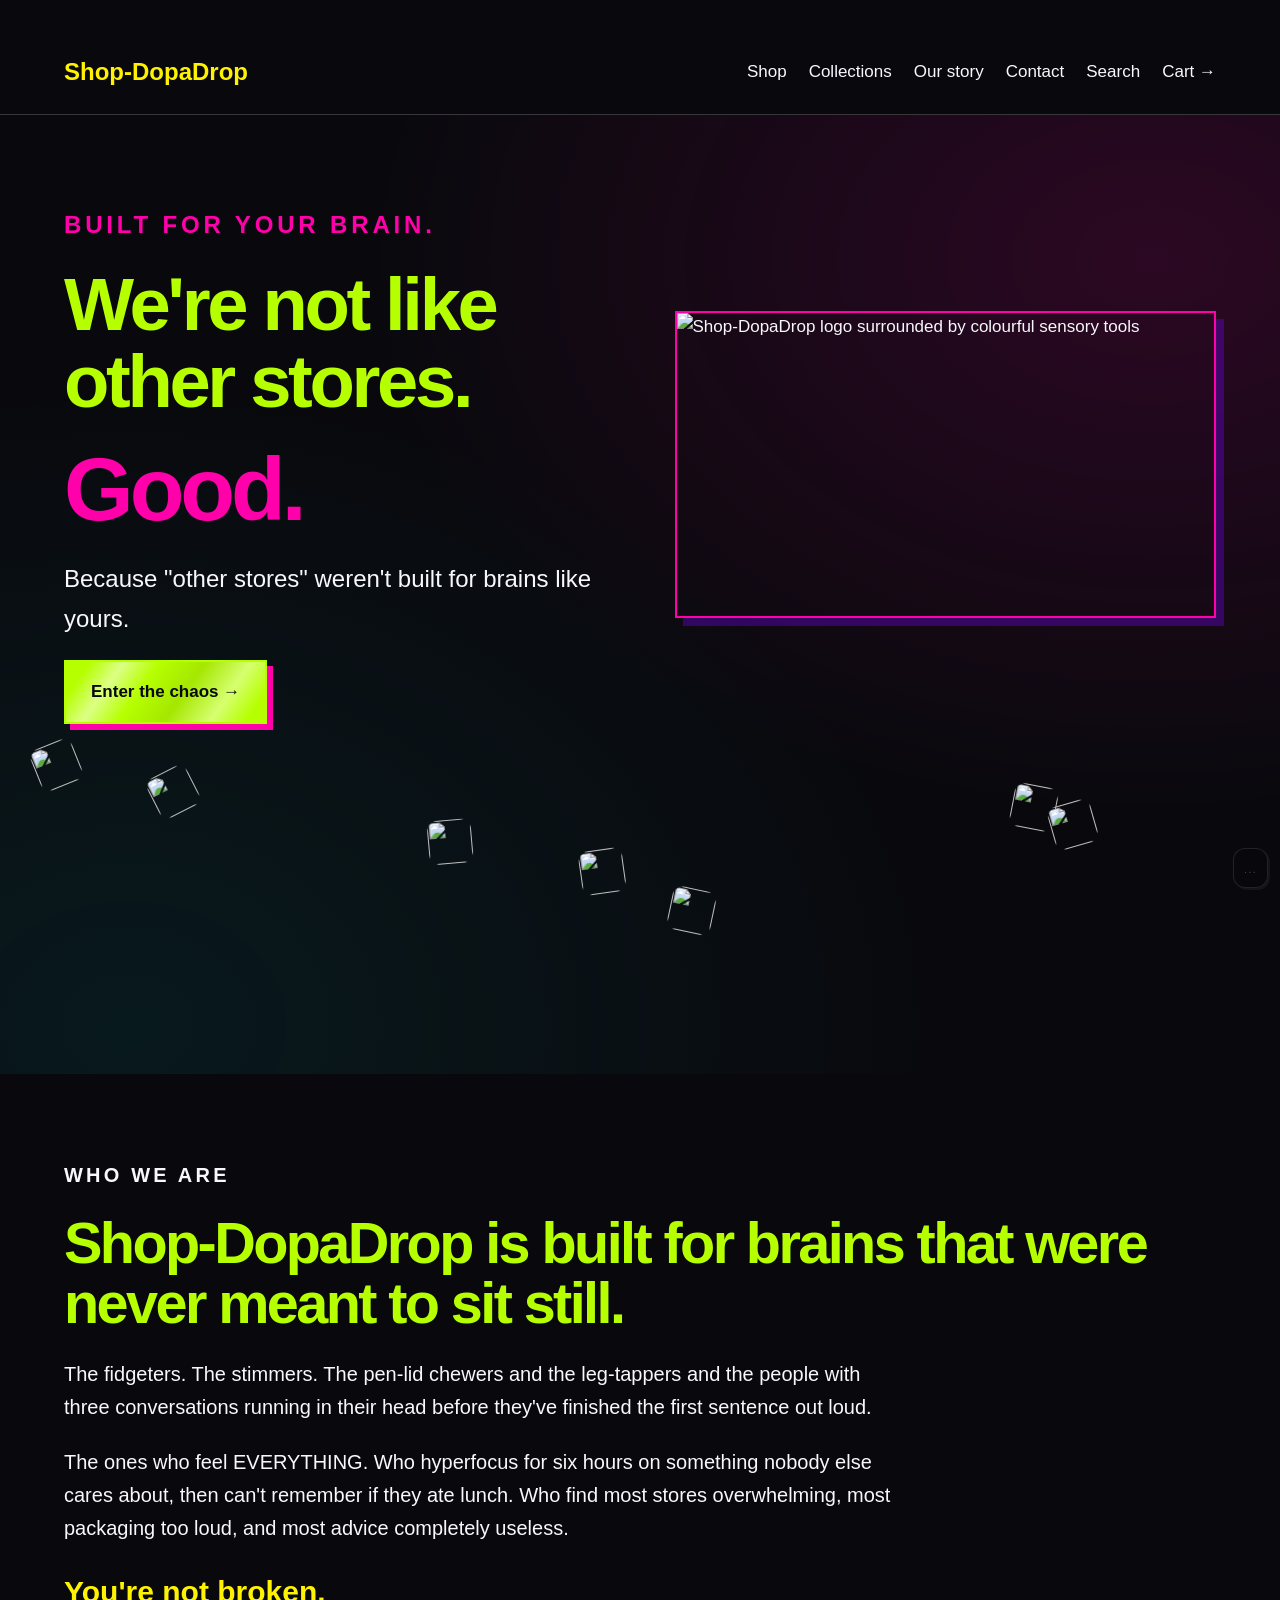
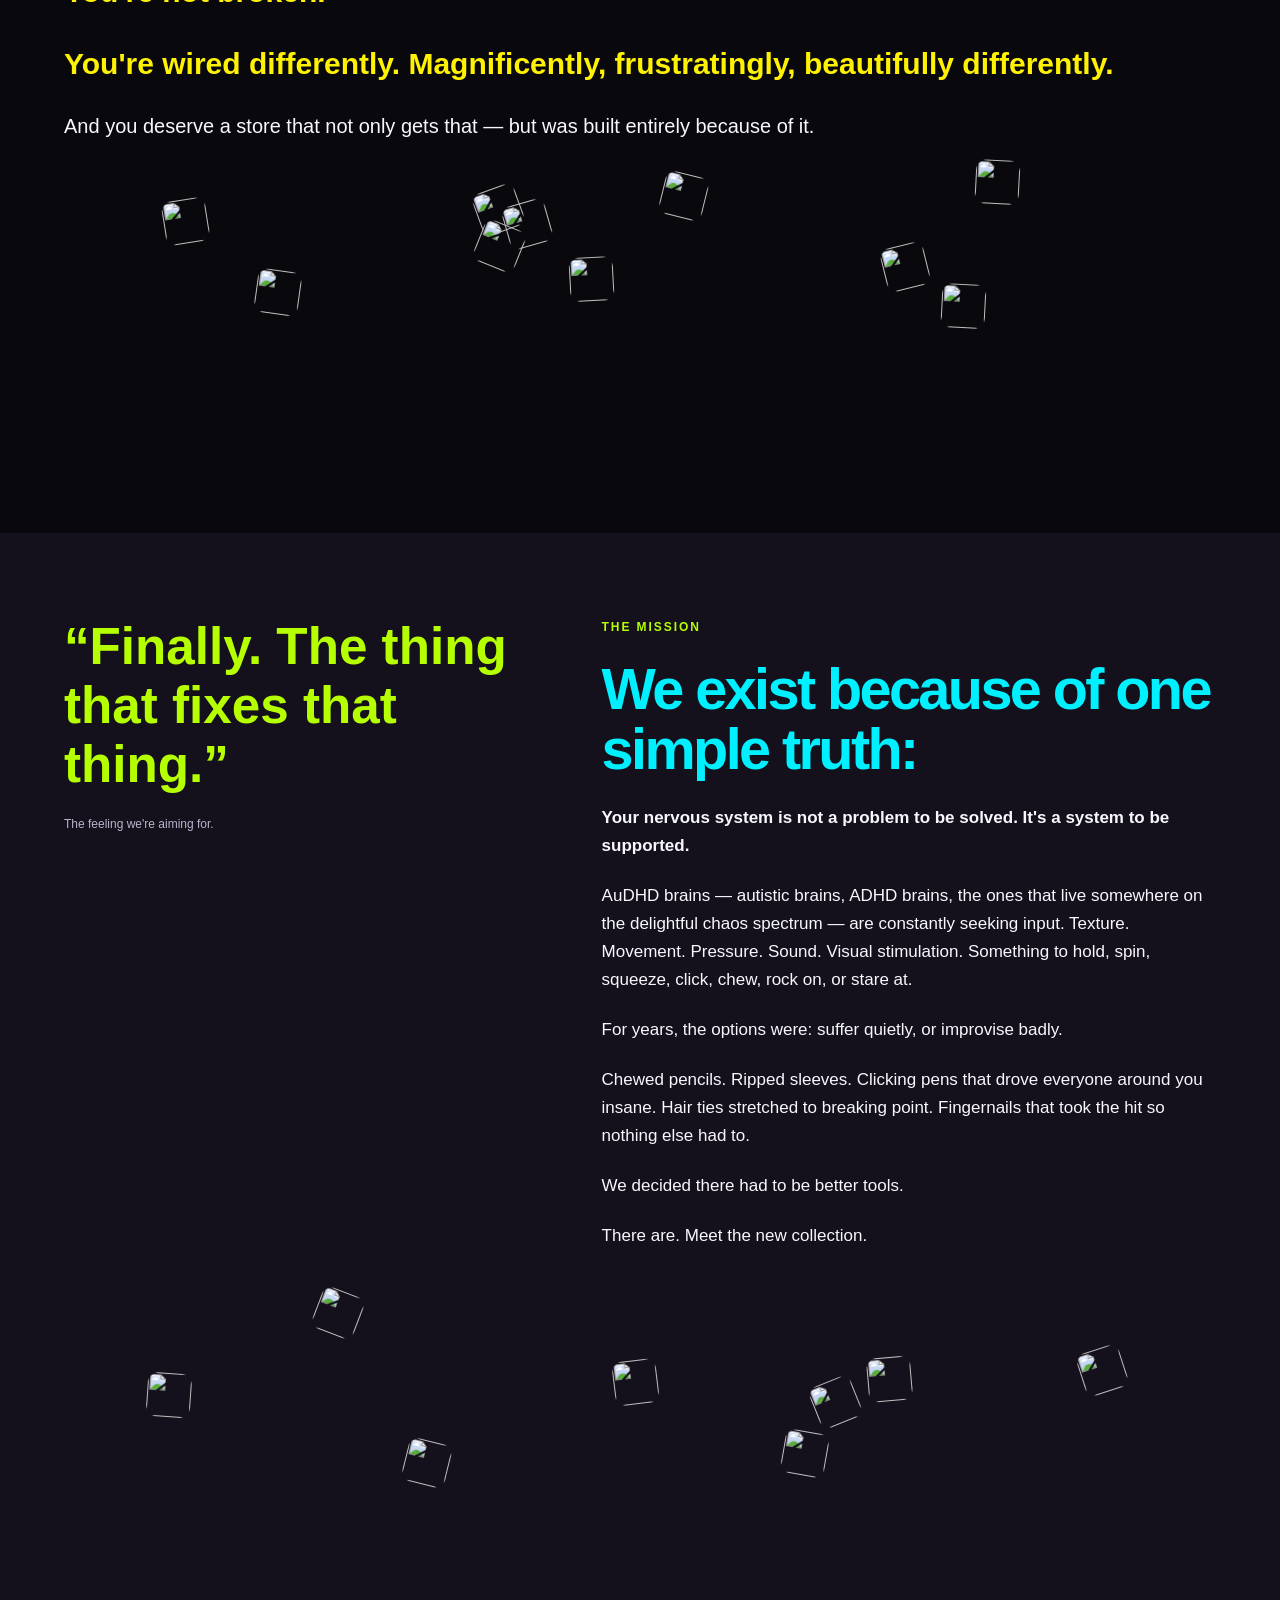
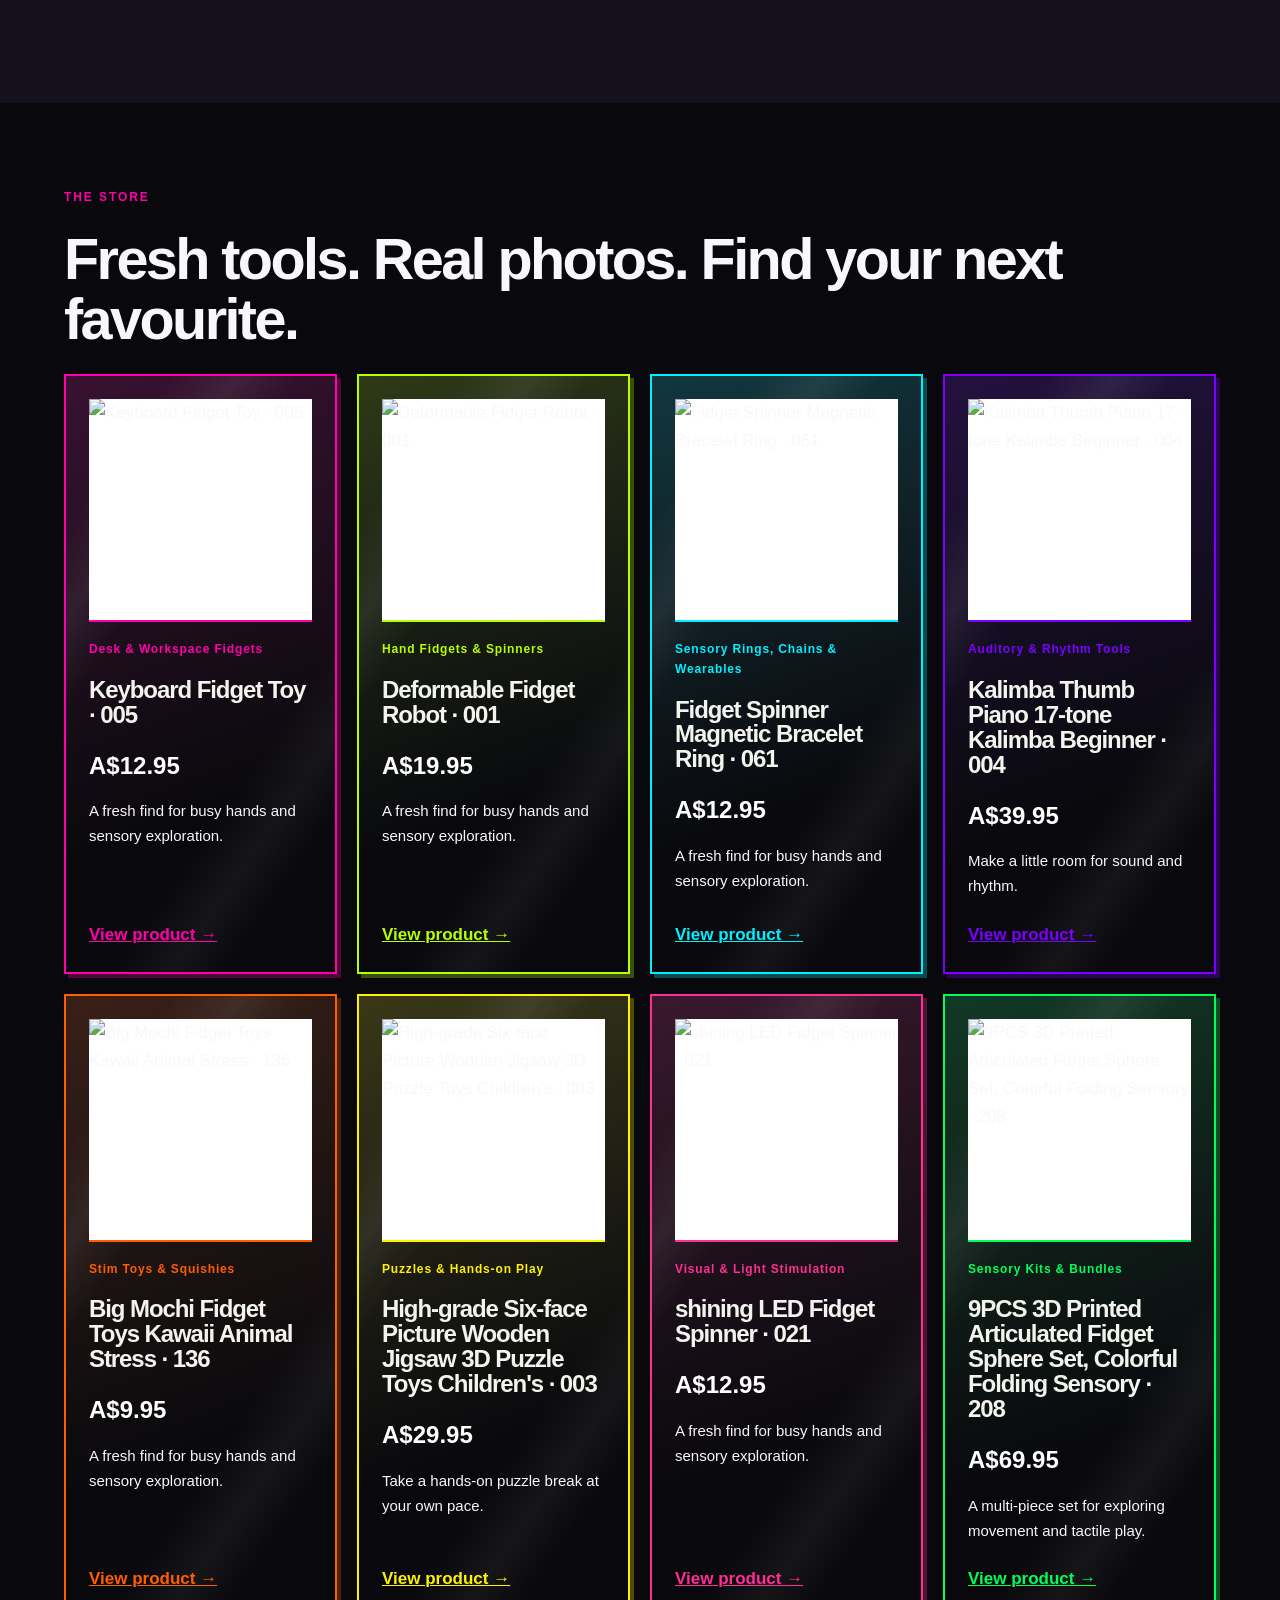
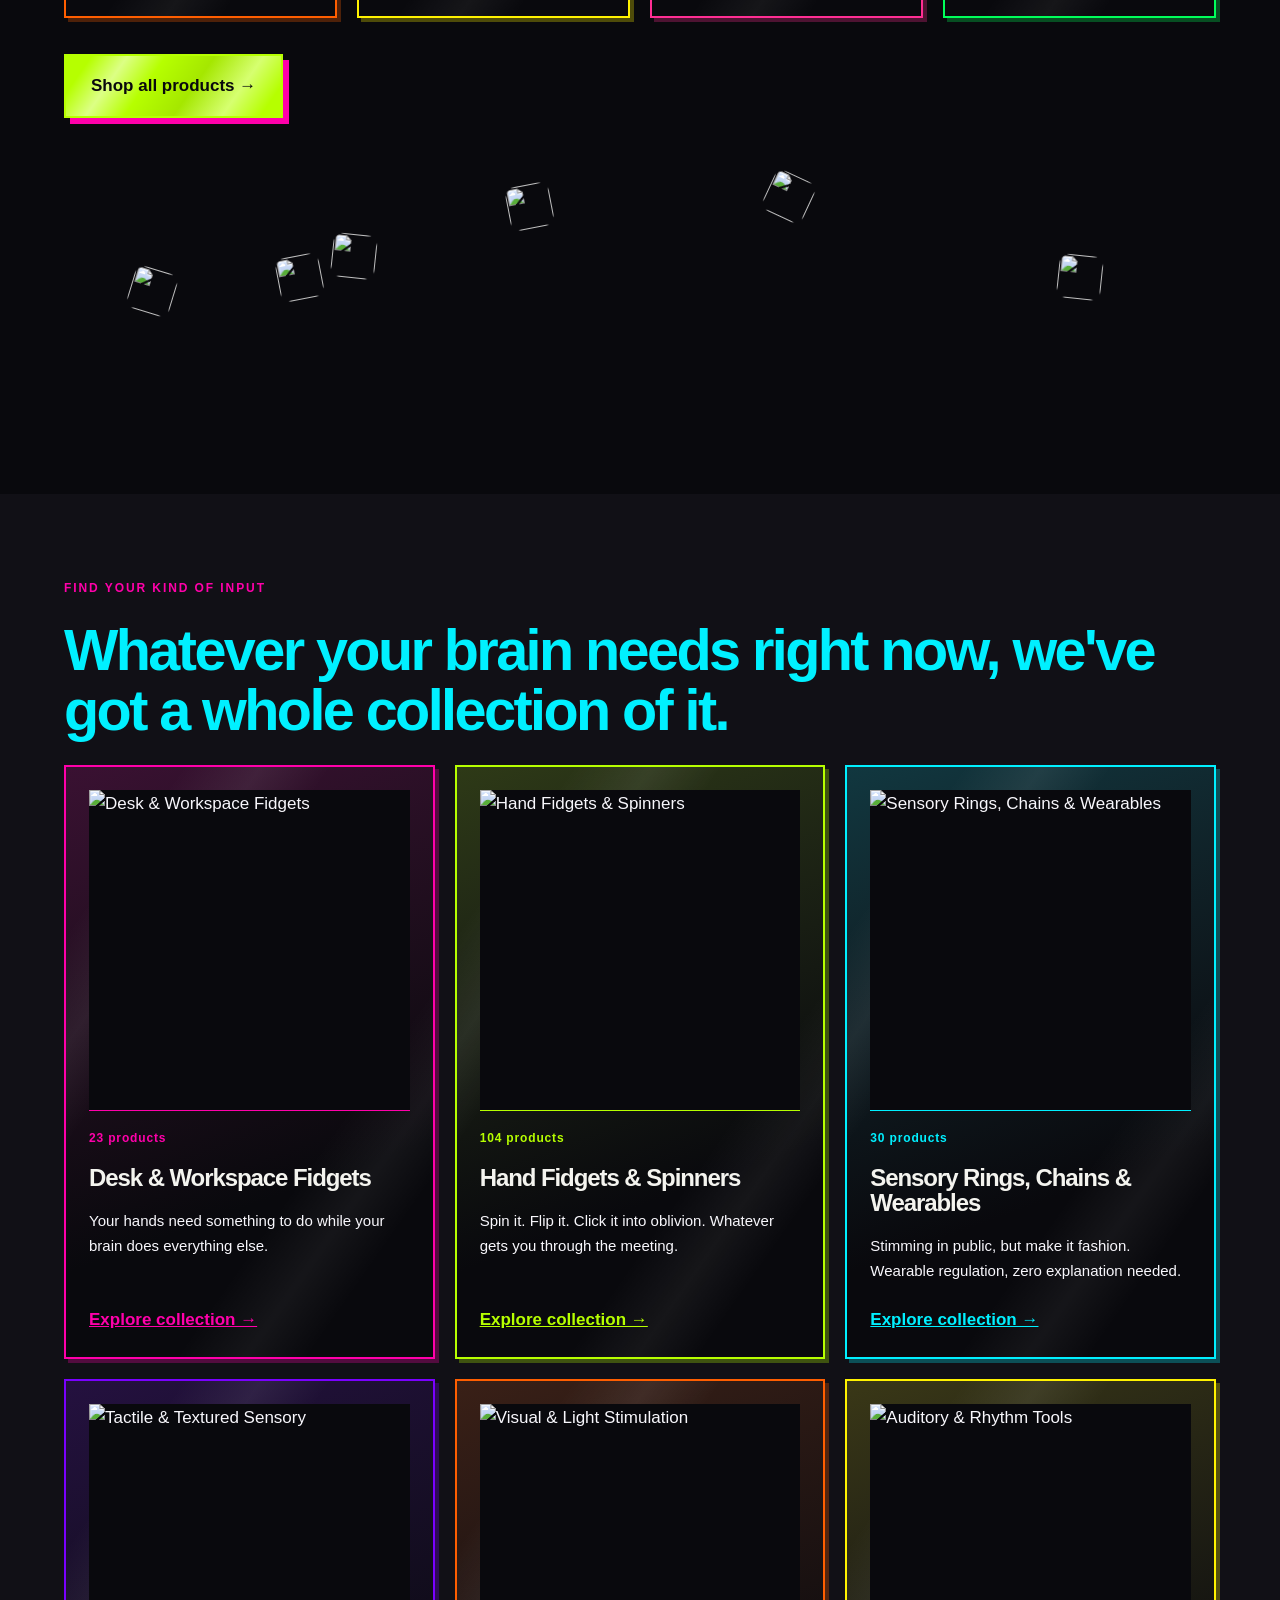
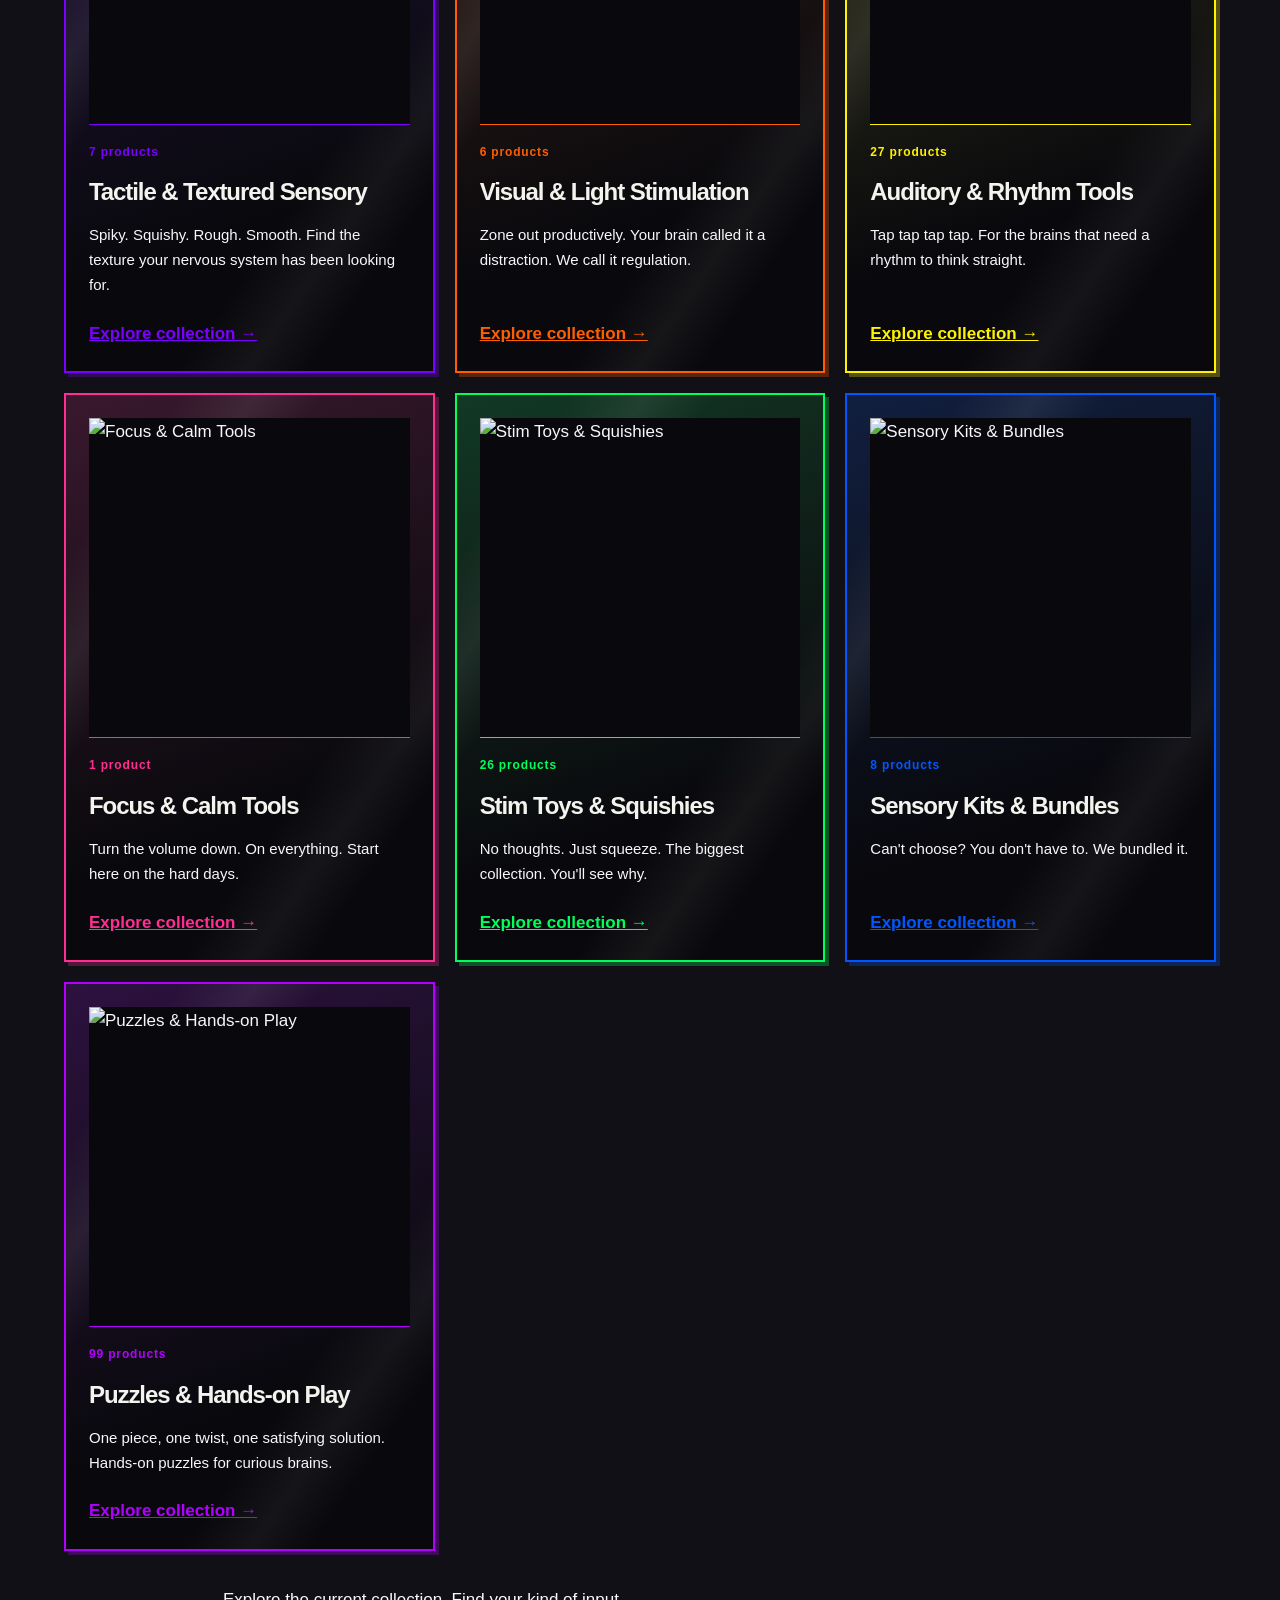
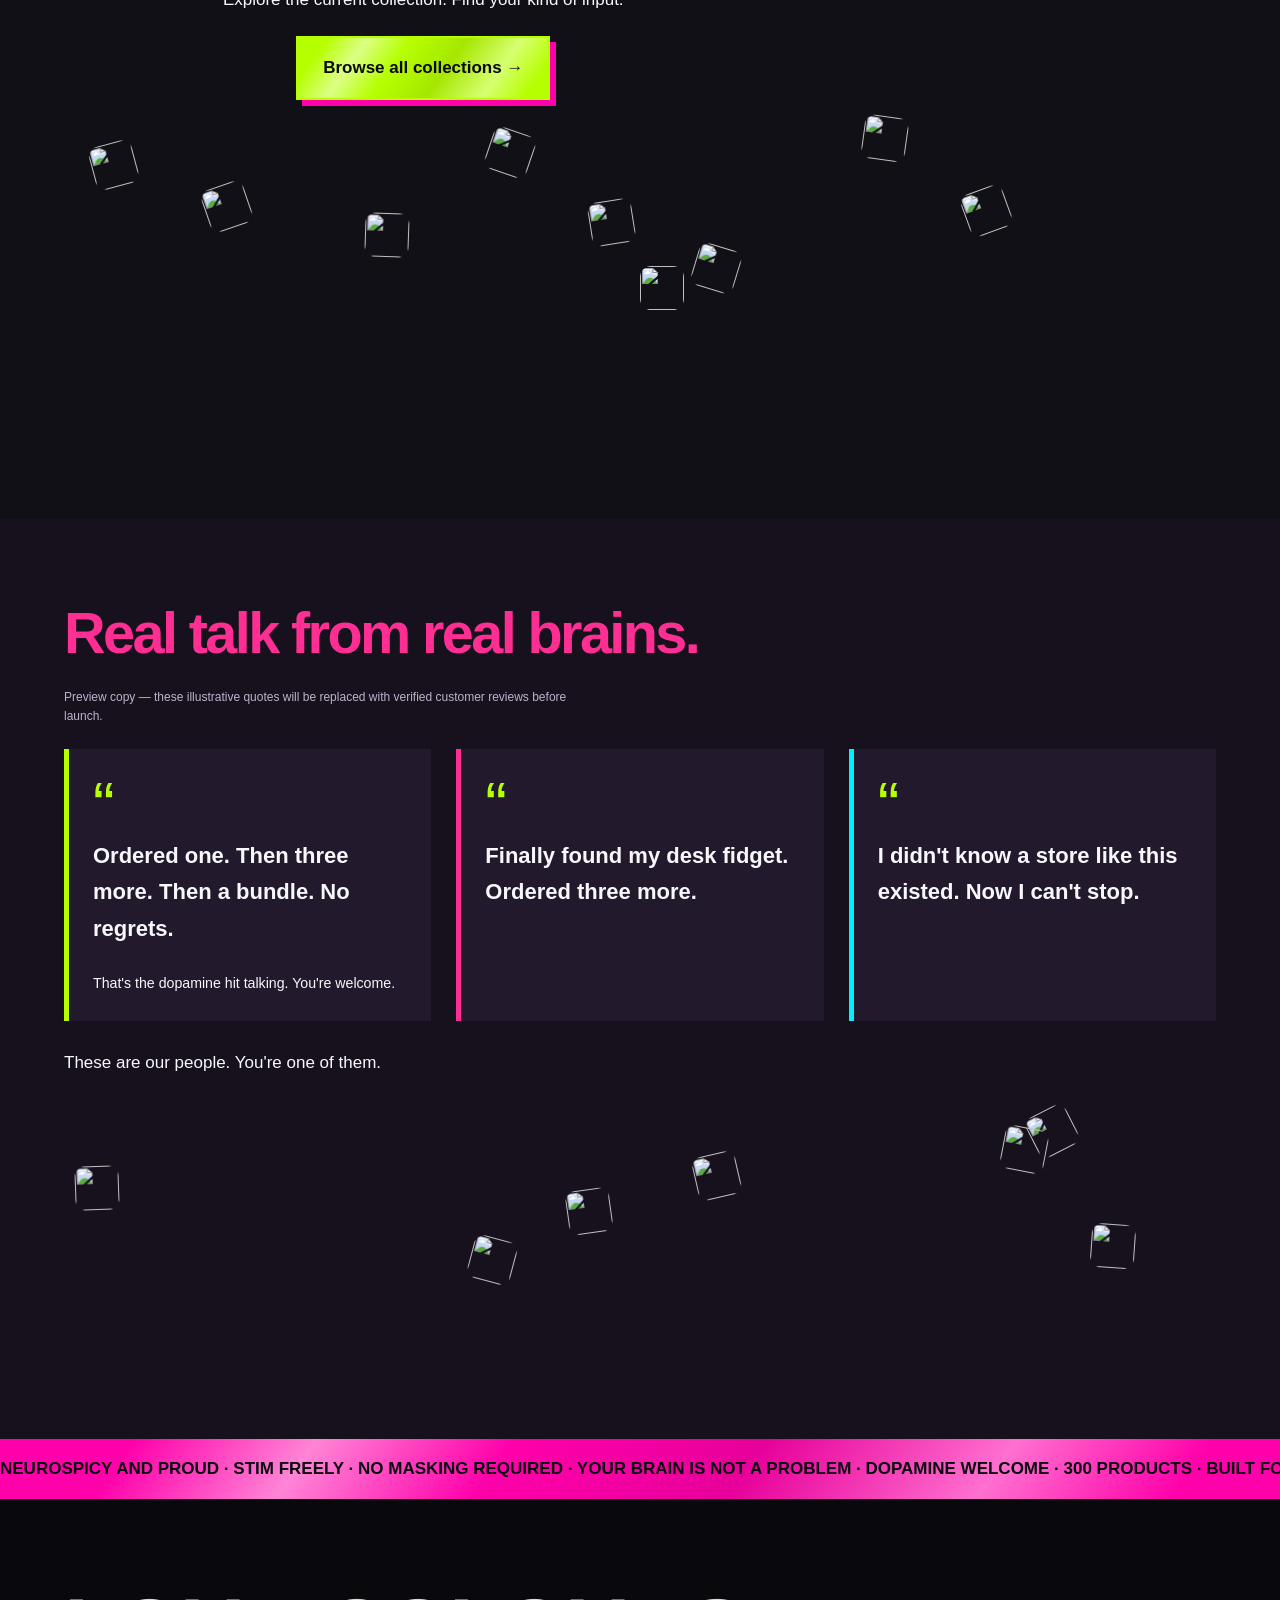
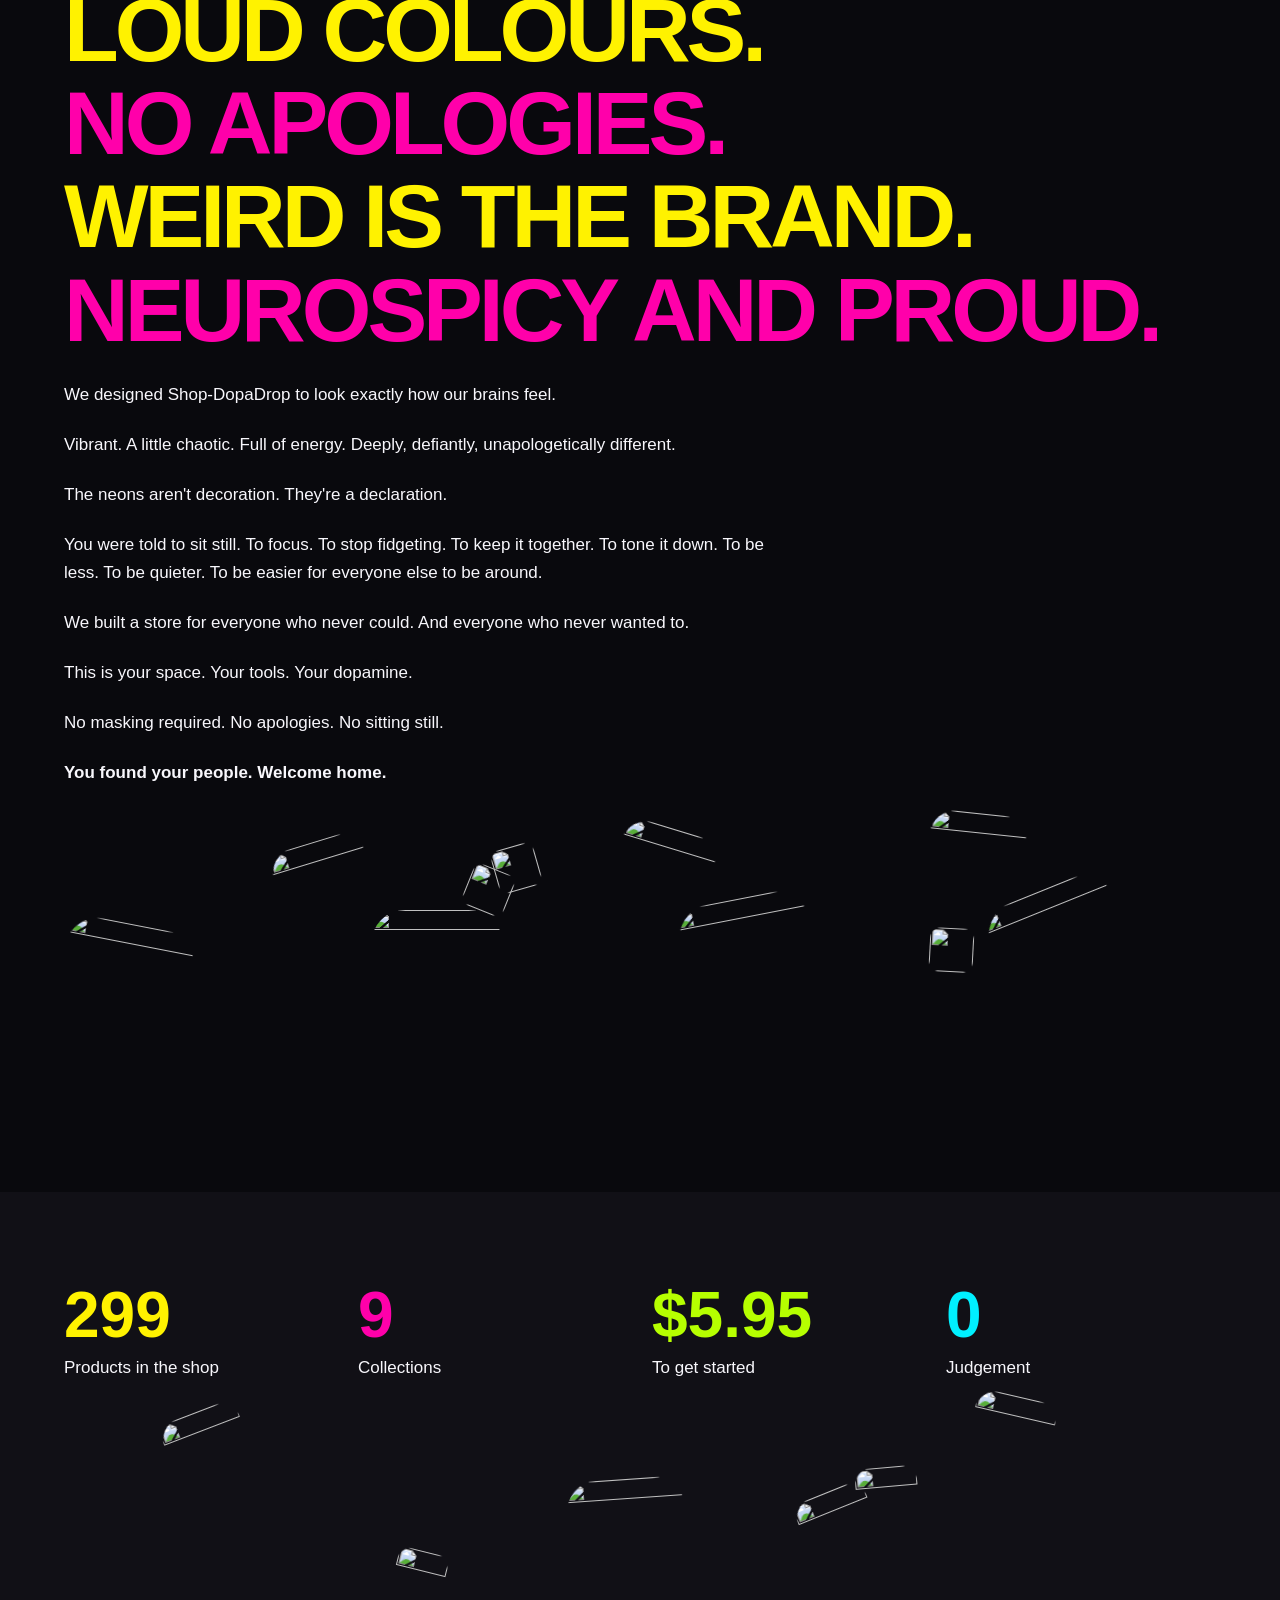
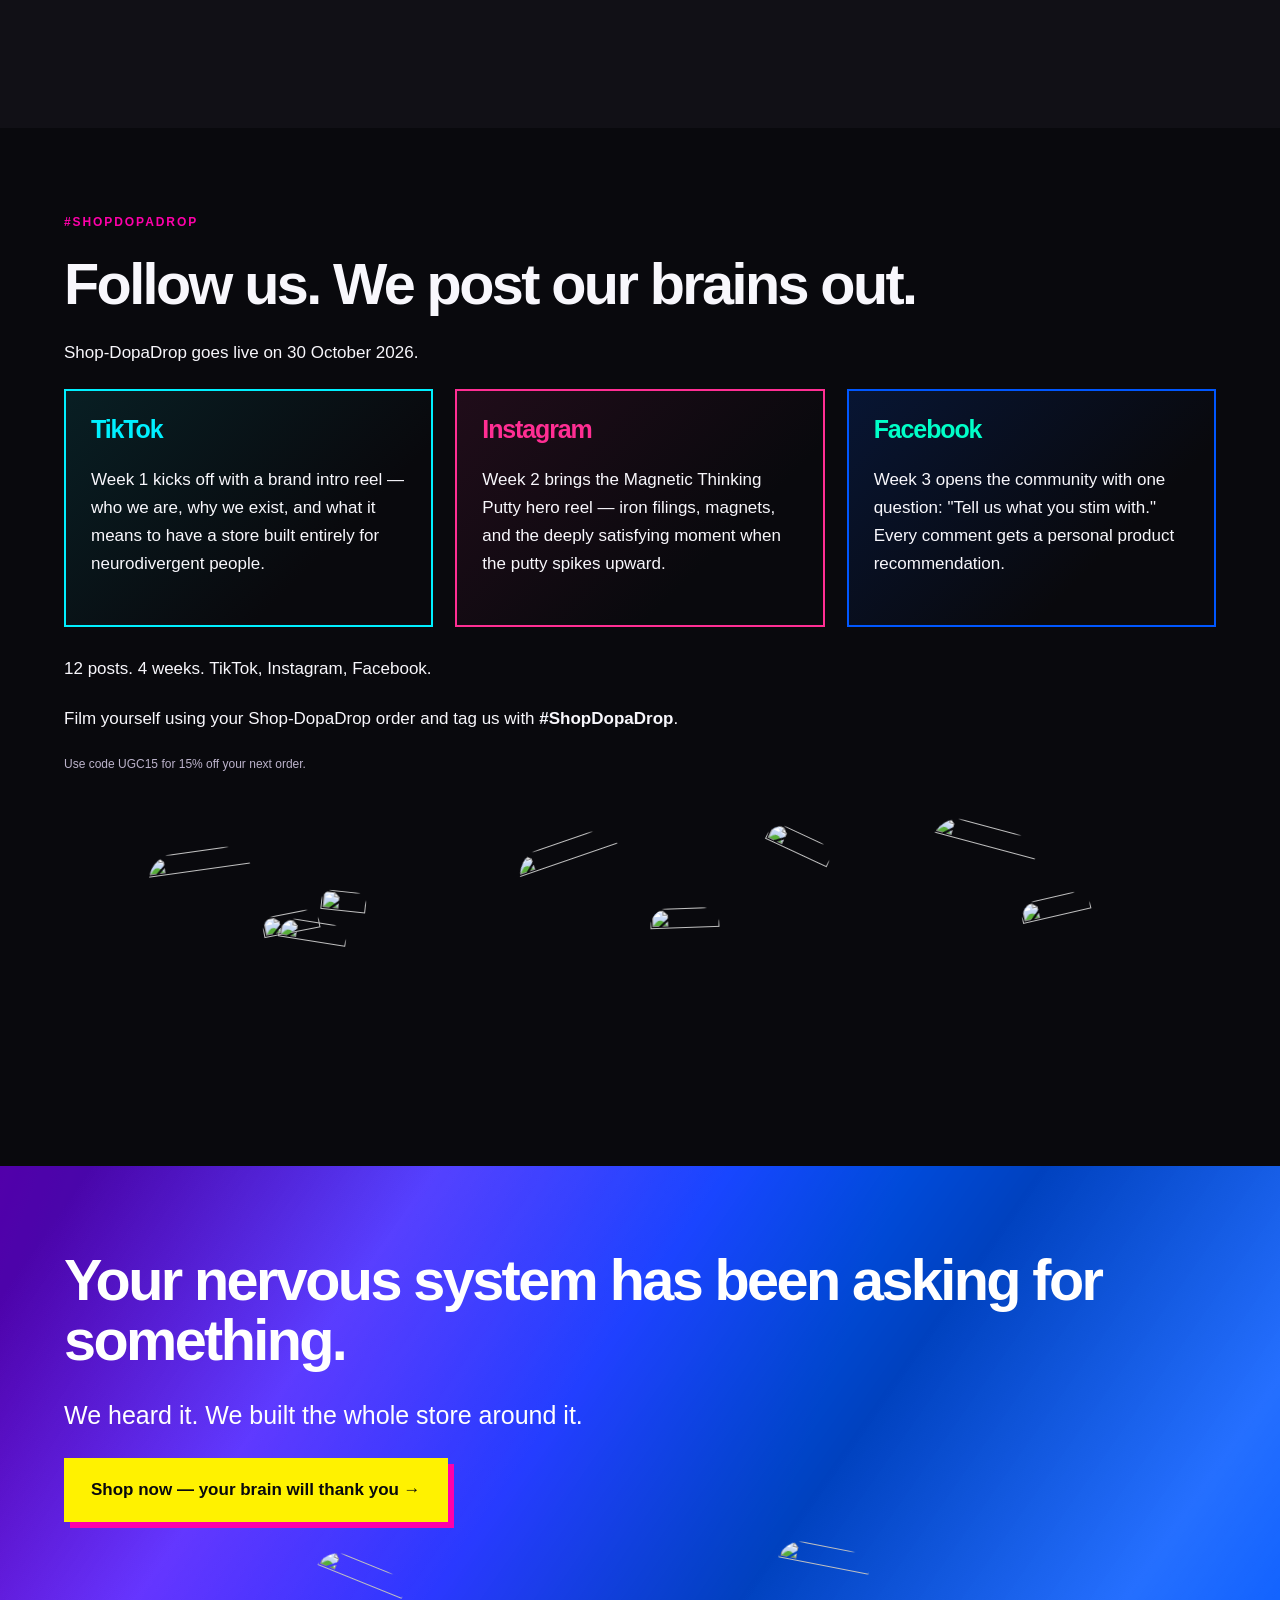
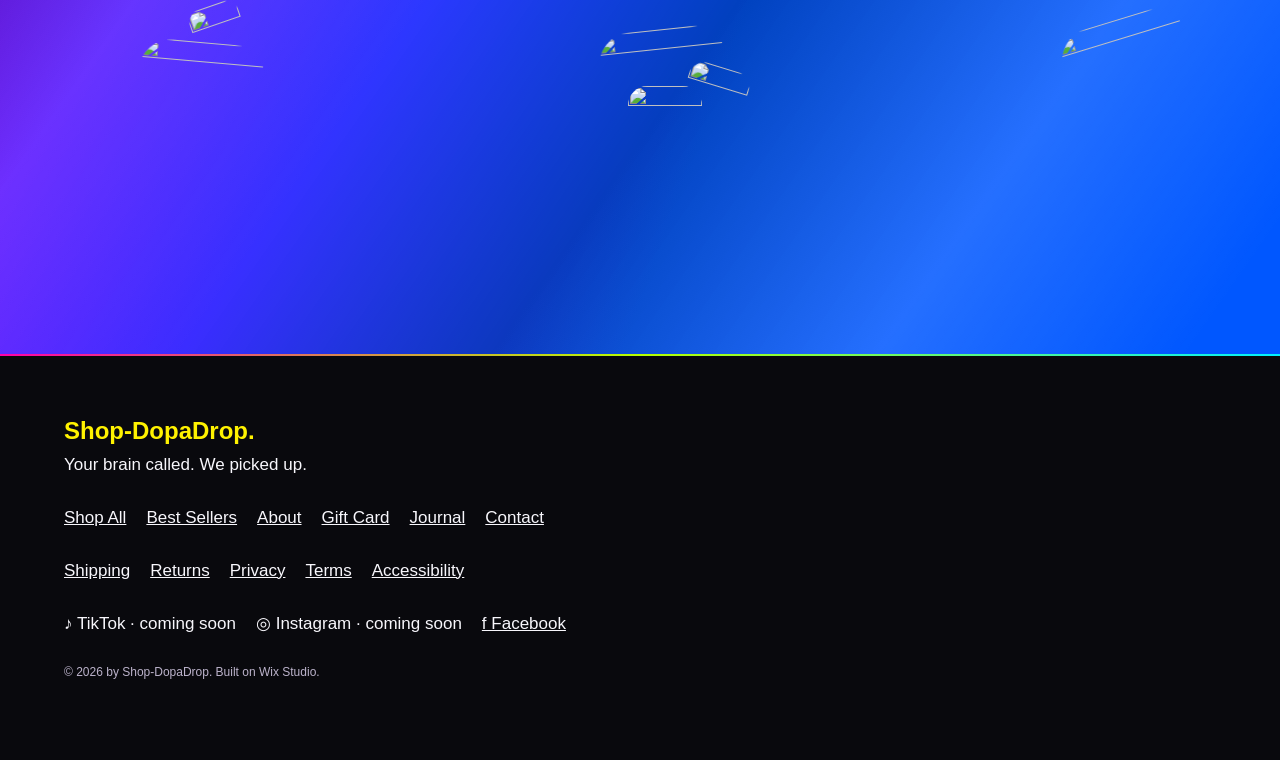
==== commit 70da4191: "Fit all Grimroot hunt marks to 44px and restore clear artwork labels" ====
--- a/docs/rabbit-hole.html
+++ b/docs/rabbit-hole.html
@@ -11,6 +11,7 @@
 .social-tile:nth-child(1){border-color:var(--cyan);background:linear-gradient(135deg,#00F0FF18,#09090D 70%)}.social-tile:nth-child(2){border-color:var(--plasma);background:linear-gradient(135deg,#FF2E9318,#09090D 70%)}.social-tile:nth-child(3){border-color:var(--blue);background:linear-gradient(135deg,#0057FF28,#09090D 70%)}.social-tile:nth-child(1) h3{color:var(--cyan)}.social-tile:nth-child(2) h3{color:var(--plasma)}.social-tile:nth-child(3) h3{color:var(--mint)}
 .cta{background:linear-gradient(125deg,#00000055 5%,#ffffff1c 24%,transparent 40%,#00000040 57%,#ffffff25 78%,transparent 95%),linear-gradient(110deg,#7A00FF,#0057FF 58%,#0057FF)}.cta .btn{background-color:var(--yellow);border-color:var(--yellow);color:#09090D}.review:nth-child(2){border-color:var(--plasma)}.review:nth-child(3){border-color:var(--cyan)}.footer{border-image:linear-gradient(90deg,var(--pink),var(--green),var(--cyan)) 1}.hero-art{box-shadow:8px 8px 0 #7A00FF55}.card img{border-bottom:2px solid var(--accent)}
 </style><style>@keyframes drift{0%,100%{translate:0 0;rotate:-3deg}50%{translate:5px -14px;rotate:3deg}}.float-piece{pointer-events:none;will-change:transform}.float-piece img{animation:drift var(--duration,7s) ease-in-out var(--delay,0s) infinite;pointer-events:none}@media(prefers-reduced-motion:reduce){.float-piece{transform:none!important;will-change:auto}.float-piece img{animation:none!important}}.art-sprinkles{position:relative;height:var(--band);width:min(1180px,90%);margin:20px auto 0;pointer-events:none}.art-sprinkles .float-piece{position:absolute;left:var(--x);top:var(--y);width:var(--sz);rotate:var(--angle)}.art-sprinkles img{width:100%;height:auto;border-radius:26%}@media(max-width:600px){.art-sprinkles{height:calc(var(--band)*.65)}.art-sprinkles .float-piece{width:calc(var(--sz)*.55);top:calc(var(--y)*.65)}}</style><style>
+.art-sprinkles .float-piece[data-rabbit-id],.art-sprinkles .float-piece.rabbit-secret{width:44px;height:44px;min-width:44px;min-height:44px;max-width:44px;max-height:44px}.art-sprinkles .rabbit-secret img{width:100%;height:100%;object-fit:contain}
 .rabbit-gated{pointer-events:none!important;filter:grayscale(.7) opacity(.35);cursor:not-allowed}.rabbit-secret{pointer-events:auto!important;cursor:pointer;border-radius:28%;transition:filter .2s,scale .2s}.rabbit-secret:hover,.rabbit-secret:focus-visible{filter:drop-shadow(0 0 12px #b6ff00);scale:1.12;outline:3px solid #fff200;outline-offset:5px}.rabbit-secret.rabbit-found{filter:grayscale(.8) opacity(.48);cursor:default}.rabbit-hud{position:fixed;right:16px;bottom:16px;z-index:9998;width:min(330px,calc(100vw - 32px));padding:14px 16px;background:#09090df2;border:2px solid #ff00aa;box-shadow:6px 6px 0 #7a00ff;color:#fff;border-radius:12px}.rabbit-hud strong{color:#fff200}.rabbit-hud p{font-size:13px;margin:4px 0 10px}.rabbit-hud-actions{display:flex;gap:8px;flex-wrap:wrap}.rabbit-mini{border:1px solid #fff;background:#15111c;color:#fff;padding:8px 10px;font-weight:800;border-radius:7px;cursor:pointer}.rabbit-mini:disabled{opacity:.45;cursor:not-allowed}.rabbit-modal-backdrop{position:fixed;inset:0;z-index:9999;background:#000c;display:grid;place-items:center;padding:20px}.rabbit-modal{width:min(620px,100%);max-height:88vh;overflow:auto;background:linear-gradient(145deg,#17111e,#09090d);border:3px solid #b6ff00;box-shadow:10px 10px 0 #ff00aa;padding:26px;border-radius:18px}.rabbit-modal h2{color:#fff200;font-size:clamp(30px,7vw,52px);margin-bottom:12px}.rabbit-modal button{margin:6px 6px 0 0;padding:11px 14px;background:#fff200;color:#09090d;border:0;border-radius:8px;font-weight:900;cursor:pointer}.rabbit-modal .secondary{background:#221a2c;color:#fff;border:1px solid #fff}.rabbit-toast{position:fixed;left:50%;top:18px;translate:-50% 0;z-index:10000;background:#b6ff00;color:#09090d;padding:12px 18px;border:2px solid #fff;font-weight:900;border-radius:8px;box-shadow:5px 5px 0 #ff00aa}
 </style><style>.rabbit-hud{right:12px;bottom:12px;width:auto;max-width:min(330px,calc(100vw - 24px));padding:5px 8px;background:#09090db8;border:1px solid #ffffff40;box-shadow:2px 2px 0 #ffffff20;opacity:.42;transition:opacity .2s,background .2s}.rabbit-hud:hover,.rabbit-hud:focus-within,.rabbit-hud.rabbit-open{opacity:1;background:#09090df2;border-color:#ff00aa;box-shadow:6px 6px 0 #7a00ff;padding:14px 16px}.rabbit-hud-summary{border:0;background:transparent;color:#ffffff90;font:11px Arial,sans-serif;letter-spacing:.12em;text-transform:uppercase;cursor:pointer;padding:2px}.rabbit-hud.rabbit-open .rabbit-hud-summary{color:#fff200;font-weight:900;margin-bottom:6px}.rabbit-hud-content{display:none}.rabbit-hud.rabbit-open .rabbit-hud-content{display:block}</style></head><body><nav class="nav"><a class="logo" href="#top">Shop-DopaDrop</a><div><a href="#products">Shop</a><a href="#collections">Collections</a><a data-route="/about" href="#">Our story</a><a data-route="/contact" href="#">Contact</a><a href="https://www.shop--dopadrop.com.au/search" target="_blank" rel="noopener noreferrer" aria-label="Search (opens in a new tab)">Search</a><a data-route="/cart-page" href="#">Cart →</a></div></nav><main>
 <section class="hero" id="top"><div class="wrap"><div class="hero-copy"><p class="eyebrow">Built for your brain.</p><h1>We're not like other stores.</h1><h2 class="good">Good.</h2><p>Because &quot;other stores&quot; weren't built for brains like yours.</p><a class="btn" href="#products">Enter the chaos →</a></div><img class="hero-art" src="https://static.wixstatic.com/media/60e4fe_7113ba6192b54cd69d529ba9e18ee2b6~mv2.png" alt="Shop-DopaDrop logo surrounded by colourful sensory tools" fetchpriority="high" width="1672" height="941"></div><div class="art-sprinkles" style="--band:240px" aria-hidden="true"><div class="float-piece" style="--x:8%;--y:35px;--sz:45px;--angle:-27deg;--duration:8s;--delay:-0s"><img data-decoration="glowing-sensory-wand" src="https://static.wixstatic.com/media/60e4fe_060cc08dec52497c93e89ff7951c550a~mv2.png/v1/fill/w_400,h_400,q_85,enc_auto/60e4fe_060cc08dec52497c93e89ff7951c550a~mv2.png" alt="" loading="lazy" width="100" height="100"></div><div class="float-piece" style="--x:45%;--y:118px;--sz:68px;--angle:-8deg;--duration:9s;--delay:-1s"><img data-decoration="sensory-balance-board" src="https://static.wixstatic.com/media/60e4fe_5ea7b29cca07463c94020156ee022f9d~mv2.png/v1/fill/w_400,h_400,q_85,enc_auto/60e4fe_5ea7b29cca07463c94020156ee022f9d~mv2.png" alt="" loading="lazy" width="100" height="100"></div><div class="float-piece" style="--x:82%;--y:56px;--sz:57px;--angle:11deg;--duration:10s;--delay:-2s"><img data-decoration="desk-band-roller" src="https://static.wixstatic.com/media/60e4fe_7b888c3a773241e2af0ae4d1102827b4~mv2.png/v1/fill/w_400,h_400,q_85,enc_auto/60e4fe_7b888c3a773241e2af0ae4d1102827b4~mv2.png" alt="" loading="lazy" width="100" height="100"></div><div class="float-piece" style="--x:-2%;--y:15px;--sz:66px;--angle:-22deg;--duration:6s;--delay:-0s"><img data-decoration="galaxy-light-orb" src="https://static.wixstatic.com/media/60e4fe_442855686b0b43d2b656d40a2c058a7a~mv2.png/v1/fill/w_400,h_400,q_85,enc_auto/60e4fe_442855686b0b43d2b656d40a2c058a7a~mv2.png" alt="" loading="lazy" width="160" height="160"></div><div class="float-piece" style="--x:31.666666666666668%;--y:86px;--sz:103px;--angle:-5deg;--duration:7s;--delay:-1s"><img data-decoration="pink-spiky-ball" src="https://static.wixstatic.com/media/60e4fe_a83e96ead5f448a6b82e8347776ce8d3~mv2.png/v1/fill/w_400,h_400,q_85,enc_auto/60e4fe_a83e96ead5f448a6b82e8347776ce8d3~mv2.png" alt="" loading="lazy" width="160" height="160"></div><div class="float-piece" style="--x:52.333333333333336%;--y:157px;--sz:67px;--angle:12deg;--duration:8s;--delay:-2s"><img data-decoration="stacked-sensory-rings" src="https://static.wixstatic.com/media/60e4fe_4c28d07e86a74124bf1478b846140204~mv2.png/v1/fill/w_400,h_400,q_85,enc_auto/60e4fe_4c28d07e86a74124bf1478b846140204~mv2.png" alt="" loading="lazy" width="160" height="160"></div><div class="float-piece" style="--x:86%;--y:73px;--sz:104px;--angle:-16deg;--duration:9s;--delay:-3s"><img data-decoration="galaxy-slime" src="https://static.wixstatic.com/media/60e4fe_7fdad835729a4ef8aa85af9a8c1a0383~mv2.png/v1/fill/w_400,h_400,q_85,enc_auto/60e4fe_7fdad835729a4ef8aa85af9a8c1a0383~mv2.png" alt="" loading="lazy" width="160" height="160"></div></div></section>
@@ -84,9 +85,9 @@
 function updateRabbitHud(){const count=document.getElementById('rabbitCount');if(count)count.textContent=`${rabbitState.found} / ${rabbitState.required}`;document.querySelectorAll('.rabbit-secret').forEach(node=>{node.classList.toggle('rabbit-found',rabbitState.foundIds.includes(Number(node.dataset.rabbitId)));node.classList.toggle('rabbit-gated',rabbitState.memberReady!==true)});const cave=document.getElementById('rabbitCave');if(cave)cave.disabled=!rabbitState.caveUnlocked}
 async function clickRabbit(node){if(rabbitState.memberReady!==true){rabbitToast('Sign up or log in to enter the hunt.');return}const id=Number(node.dataset.rabbitId);if(rabbitState.foundIds.includes(id))return;try{const result=await rabbitRequest('find',{buttonId:id});rabbitState={...rabbitState,...result};updateRabbitHud();rabbitToast(result.newFind?`Secret ${result.found} of 50 found.`:'You already found that secret.');if(result.caveUnlocked)rabbitToast('All 50 found. The cave is open.')}catch(error){rabbitModal('The path is gated',error.message.includes('MEMBER_LOGIN_REQUIRED')?'Sign in as a Shop-DopaDrop member to save discoveries.':error.message)} }
 function showDialogue(result){const dialogue=result.dialogue;if(!dialogue)return;const buttons=dialogue.choices.map(choice=>({label:choice.text,action:async()=>{try{const next=await rabbitRequest('dialogue',{node:rabbitState.lootgrem?.node||result.next||'welcome',option:choice.id});document.querySelector('.rabbit-modal-backdrop')?.remove();if(next.next==='claim'){rabbitModal('LOOTGREM waits','The one-time 500-point reward is wired but live issuance is locked during safety testing.',[{label:'Test claim gate',action:async()=>{const claim=await rabbitRequest('claim');rabbitModal('Reward safety lock',claim.message||`Status: ${claim.status}`)}}])}else{rabbitState.lootgrem={node:next.next,claimAuthorized:false};showDialogue(next)}}catch(error){rabbitToast(error.message)}}}));rabbitModal('LOOTGREM',dialogue.text,buttons)}
-async function enterRabbitCave(){try{const result=await rabbitRequest('cave');rabbitState={...rabbitState,...result};showDialogue(result)}catch(error){rabbitModal('The cave is sealed',error.message)}}
-async function showDaily(){try{const result=await rabbitRequest('daily');if(!result.entry){rabbitModal('The forest is sleeping',`The 30-day Forest Chronicle begins ${result.campaignStart}. No loyalty points are awarded by daily clues.`);return}const entry=result.entry;const buttons=entry.choices.map(answer=>({label:answer,action:async()=>{const solved=await rabbitRequest('solveDaily',{day:entry.day,answer});rabbitToast(solved.correct?`Collected: ${solved.collectible}`:'The forest says: not yet.') }}));rabbitModal(`Day ${entry.day}: ${entry.title}`,`${entry.teaser}\n\n${entry.prompt}`,buttons)}catch(error){rabbitModal('The chronicle stayed closed',error.message)}}
+async function enterRabbitCave(){try{const result=await rabbitRequest('cave');rabbitState={...rabbitState,...result};showDialogue(result)}catch(error){rabbitModal('The Last Ember is sealed',error.message)}}
+async function showDaily(){try{const result=await rabbitRequest('daily');if(!result.entry){rabbitModal('The forest is sleeping',`The Omens Retreat begins ${result.campaignStart}. No loyalty points are awarded by daily clues.`);return}const entry=result.entry;const buttons=entry.choices.map(answer=>({label:answer,action:async()=>{const solved=await rabbitRequest('solveDaily',{day:entry.day,answer});rabbitToast(solved.correct?`Collected: ${solved.collectible}`:'The forest says: not yet.') }}));rabbitModal(`Day ${entry.day}: ${entry.title}`,`${entry.teaser}\n\n${entry.prompt}`,buttons)}catch(error){rabbitModal('The chronicle stayed closed',error.message)}}
 async function showForest(){const buttons=[['lootgrem','listen','Listen to LOOTGREM'],['mothkeeper','wait','Wait with Kaylix, the Moth Keeper'],['rootwhisper','protect','Protect a tiny shoot']].map(([characterId,actionId,label])=>({label,action:async()=>{try{const result=await rabbitRequest('encounter',{characterId,actionId});rabbitModal('A forest memory',`${result.dialogue}\n\nFragment: ${result.fragment} · Affinity: ${result.affinity}`)}catch(error){rabbitToast(error.message)}}}));rabbitModal('Forest encounters','Each encounter is remembered once. These story fragments never award loyalty points.',buttons)}
-function installRabbitHunt(){const pieces=[...document.querySelectorAll('.art-sprinkles .float-piece')].slice(0,50);pieces.forEach((node,index)=>{node.parentElement.removeAttribute('aria-hidden');node.classList.add('rabbit-secret');node.dataset.rabbitId=String(index+1);node.tabIndex=0;node.setAttribute('role','button');node.setAttribute('aria-label',`Hidden forest button ${index+1}`);node.addEventListener('click',()=>clickRabbit(node));node.addEventListener('keydown',event=>{if(event.key==='Enter'||event.key===' '){event.preventDefault();clickRabbit(node)}})});const hud=el('aside','rabbit-hud');hud.innerHTML='<button class="rabbit-hud-summary" type="button" aria-expanded="false">... </button><div class="rabbit-hud-content"><strong>THE GRIMROOT TRIALS</strong><p>Find the 50 restless forest buttons. Member progress is saved securely.</p><p class="rabbit-member-prompt">Already a member? <button class="rabbit-mini" id="rabbitSignIn" type="button">Sign In</button></p><div><strong id="rabbitCount">0 / 50</strong></div><div class="rabbit-hud-actions"><button class="rabbit-mini" id="rabbitCave" disabled>Enter cave</button><button class="rabbit-mini" id="rabbitForest">Forest</button><button class="rabbit-mini" id="rabbitDaily">30-day clue</button></div>';document.body.append(hud);document.getElementById('rabbitSignIn').onclick=()=>send({type:'RABBIT_LOGIN_REQUEST'});document.getElementById('rabbitCave').onclick=enterRabbitCave;document.getElementById('rabbitForest').onclick=showForest;document.getElementById('rabbitDaily').onclick=showDaily;rabbitRequest('state').then(state=>{rabbitState={...rabbitState,...state,memberReady:true};updateRabbitHud()}).catch(error=>{console.error('Grimroot Trials state failed:',error);rabbitState.memberReady=false;updateRabbitHud();hud.querySelector('p').textContent=error.message.includes('MEMBER_LOGIN_REQUIRED')?'Sign in to begin and save your progress.':`Hunt preview: ${error.message}`})}
+function installRabbitHunt(){const pieces=[...document.querySelectorAll('.art-sprinkles .float-piece')].slice(0,50);pieces.forEach((node,index)=>{node.parentElement.removeAttribute('aria-hidden');node.classList.add('rabbit-secret');node.dataset.rabbitId=String(index+1);node.tabIndex=0;node.setAttribute('role','button');node.setAttribute('aria-label',`Grimroot Trials discovery ${index+1}`);node.addEventListener('click',()=>clickRabbit(node));node.addEventListener('keydown',event=>{if(event.key==='Enter'||event.key===' '){event.preventDefault();clickRabbit(node)}})});const hud=el('aside','rabbit-hud');hud.innerHTML='<button class="rabbit-hud-summary" type="button" aria-expanded="false">... </button><div class="rabbit-hud-content"><strong>THE GRIMROOT TRIALS</strong><p>Find the 50 restless forest buttons. Member progress is saved securely.</p><p class="rabbit-member-prompt">Already a member? <button class="rabbit-mini" id="rabbitSignIn" type="button">Sign In</button></p><div><strong id="rabbitCount">0 / 50</strong></div><div class="rabbit-hud-actions"><button class="rabbit-mini" id="rabbitCave" disabled>The Last Ember</button><button class="rabbit-mini" id="rabbitForest">The Grinning Wrongwoods</button><button class="rabbit-mini" id="rabbitDaily">The Omens Retreat</button></div>';document.body.append(hud);document.getElementById('rabbitSignIn').onclick=()=>send({type:'RABBIT_LOGIN_REQUEST'});document.getElementById('rabbitCave').onclick=enterRabbitCave;document.getElementById('rabbitForest').onclick=showForest;document.getElementById('rabbitDaily').onclick=showDaily;rabbitRequest('state').then(state=>{rabbitState={...rabbitState,...state,memberReady:true};updateRabbitHud()}).catch(error=>{console.error('Grimroot Trials state failed:',error);rabbitState.memberReady=false;updateRabbitHud();hud.querySelector('p').textContent=error.message.includes('MEMBER_LOGIN_REQUIRED')?'Sign in to begin and save your progress.':`Hunt preview: ${error.message}`})}
 window.addEventListener('message',event=>{if(event.source!==parent||event.data?.type!=='RABBIT_LOGIN_RESULT')return;if(event.data.ok){rabbitRequest('state').then(state=>{rabbitState={...rabbitState,...state,memberReady:true};updateRabbitHud();rabbitToast('Signed in. The hunt is open.')}).catch(()=>{})}});window.addEventListener('load',installRabbitHunt);
 </script><script>if(!matchMedia("(prefers-reduced-motion: reduce)").matches){let ticking=false;function move(){document.querySelectorAll(".art-sprinkles .float-piece").forEach((e,i)=>{let r=e.parentElement.getBoundingClientRect();e.style.transform="translateY("+Math.max(-28,Math.min(28,(innerHeight/2-r.top)*(.035+i%4*.008)))+"px)"});ticking=false}addEventListener("scroll",()=>{if(!ticking){requestAnimationFrame(move);ticking=true}},{passive:true});move()}</script></body></html><!--HTTPS only...-->
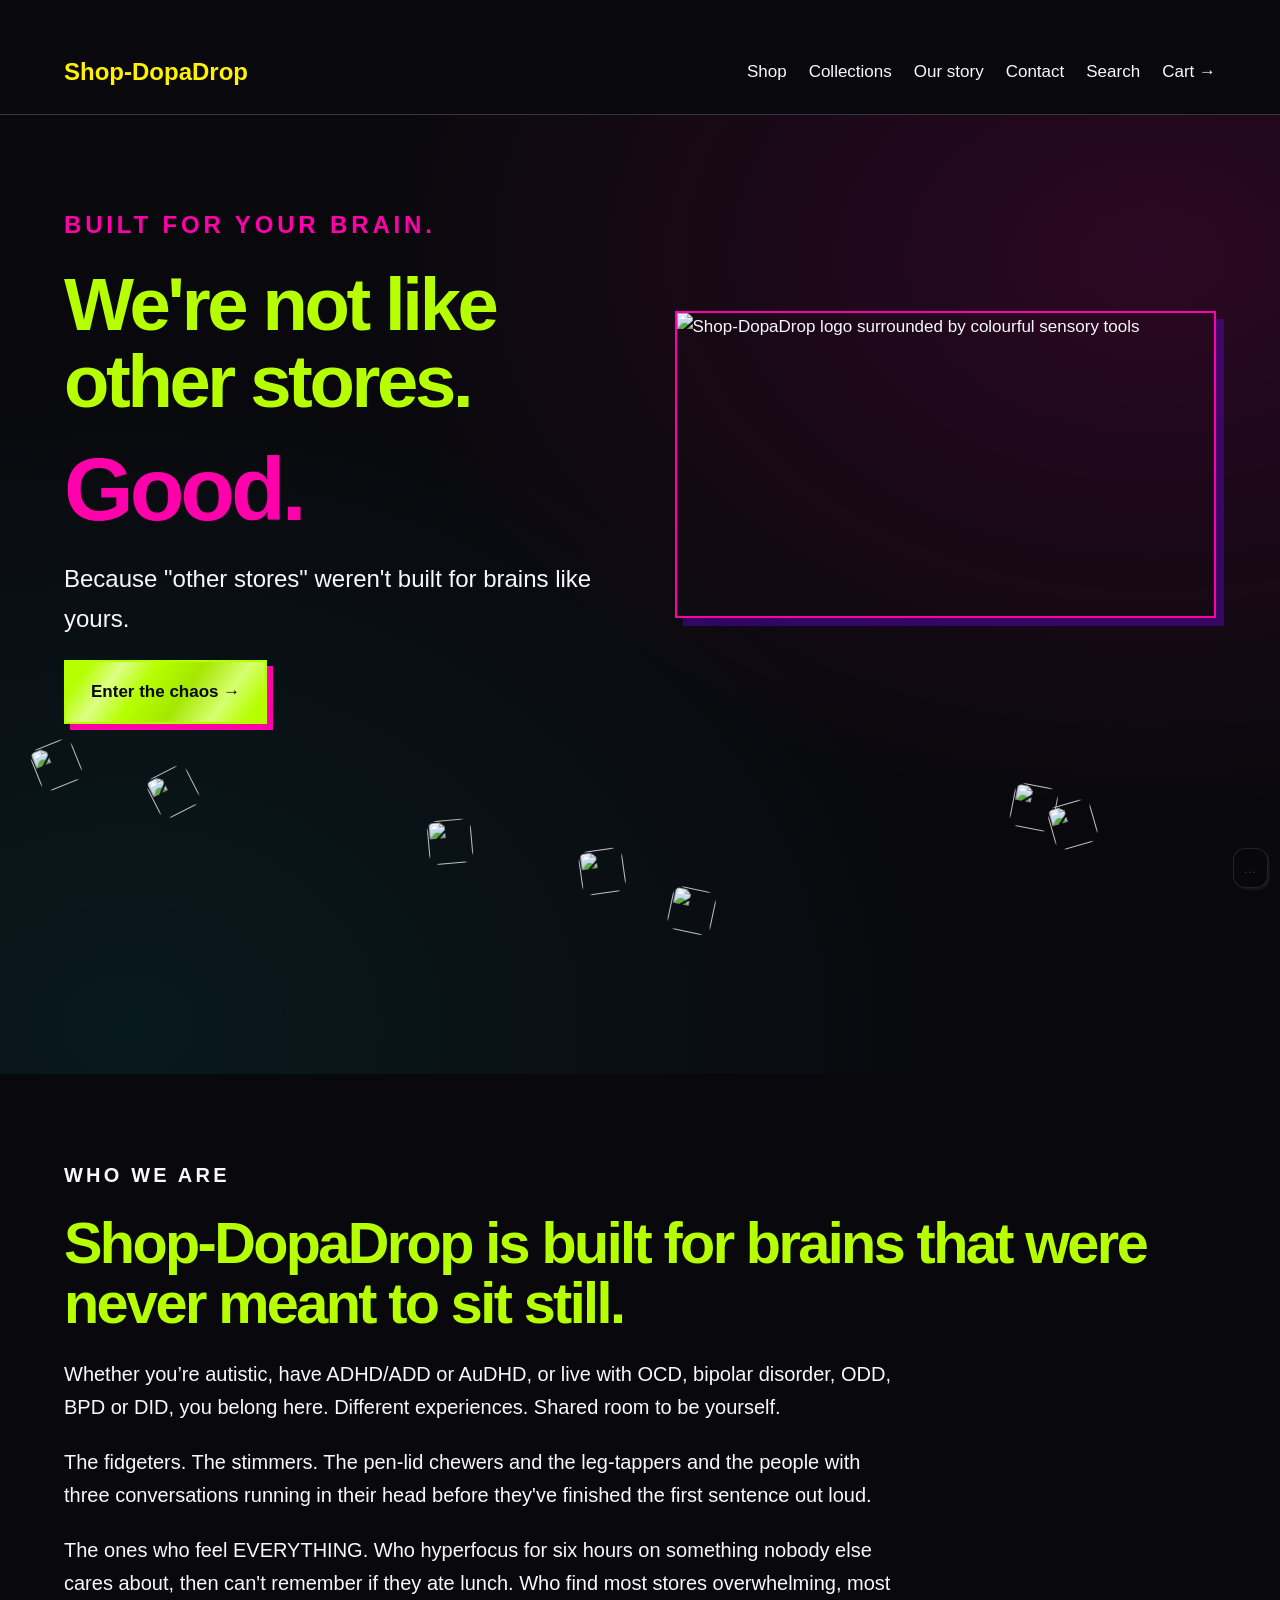
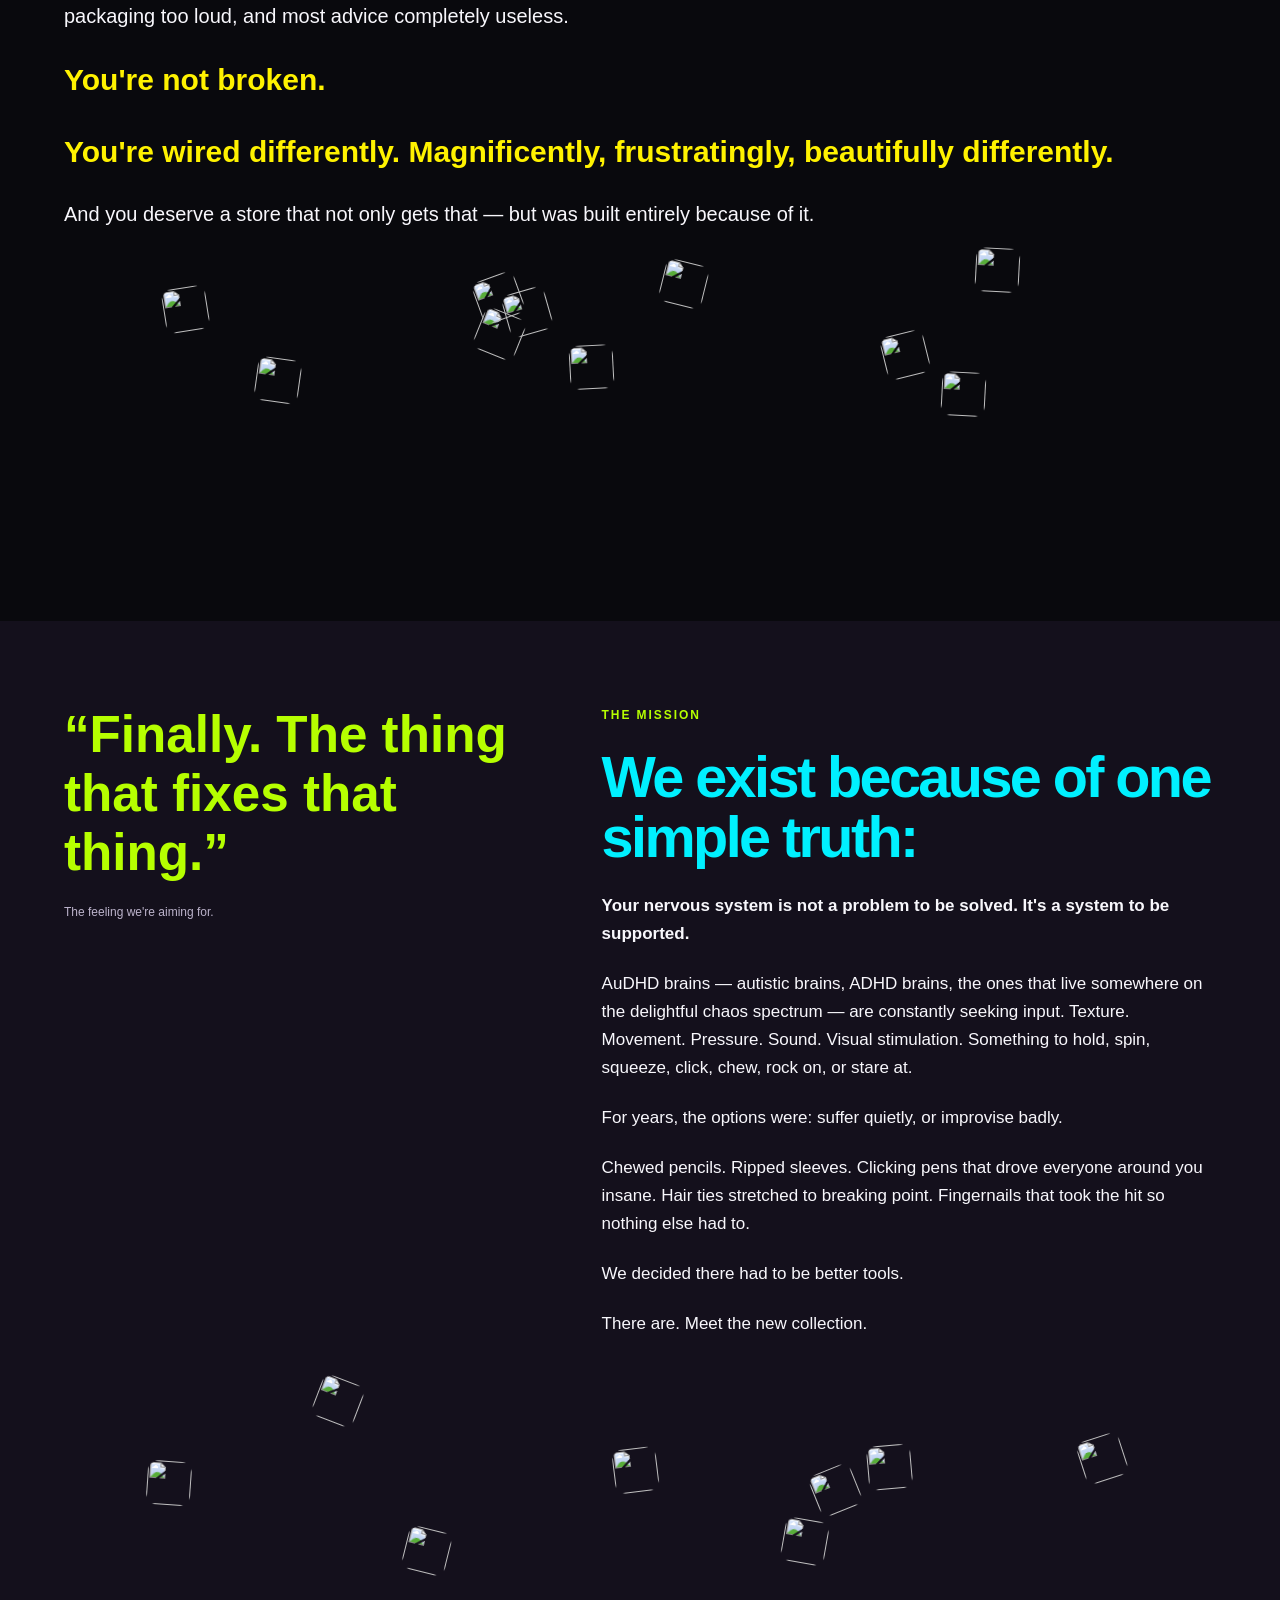
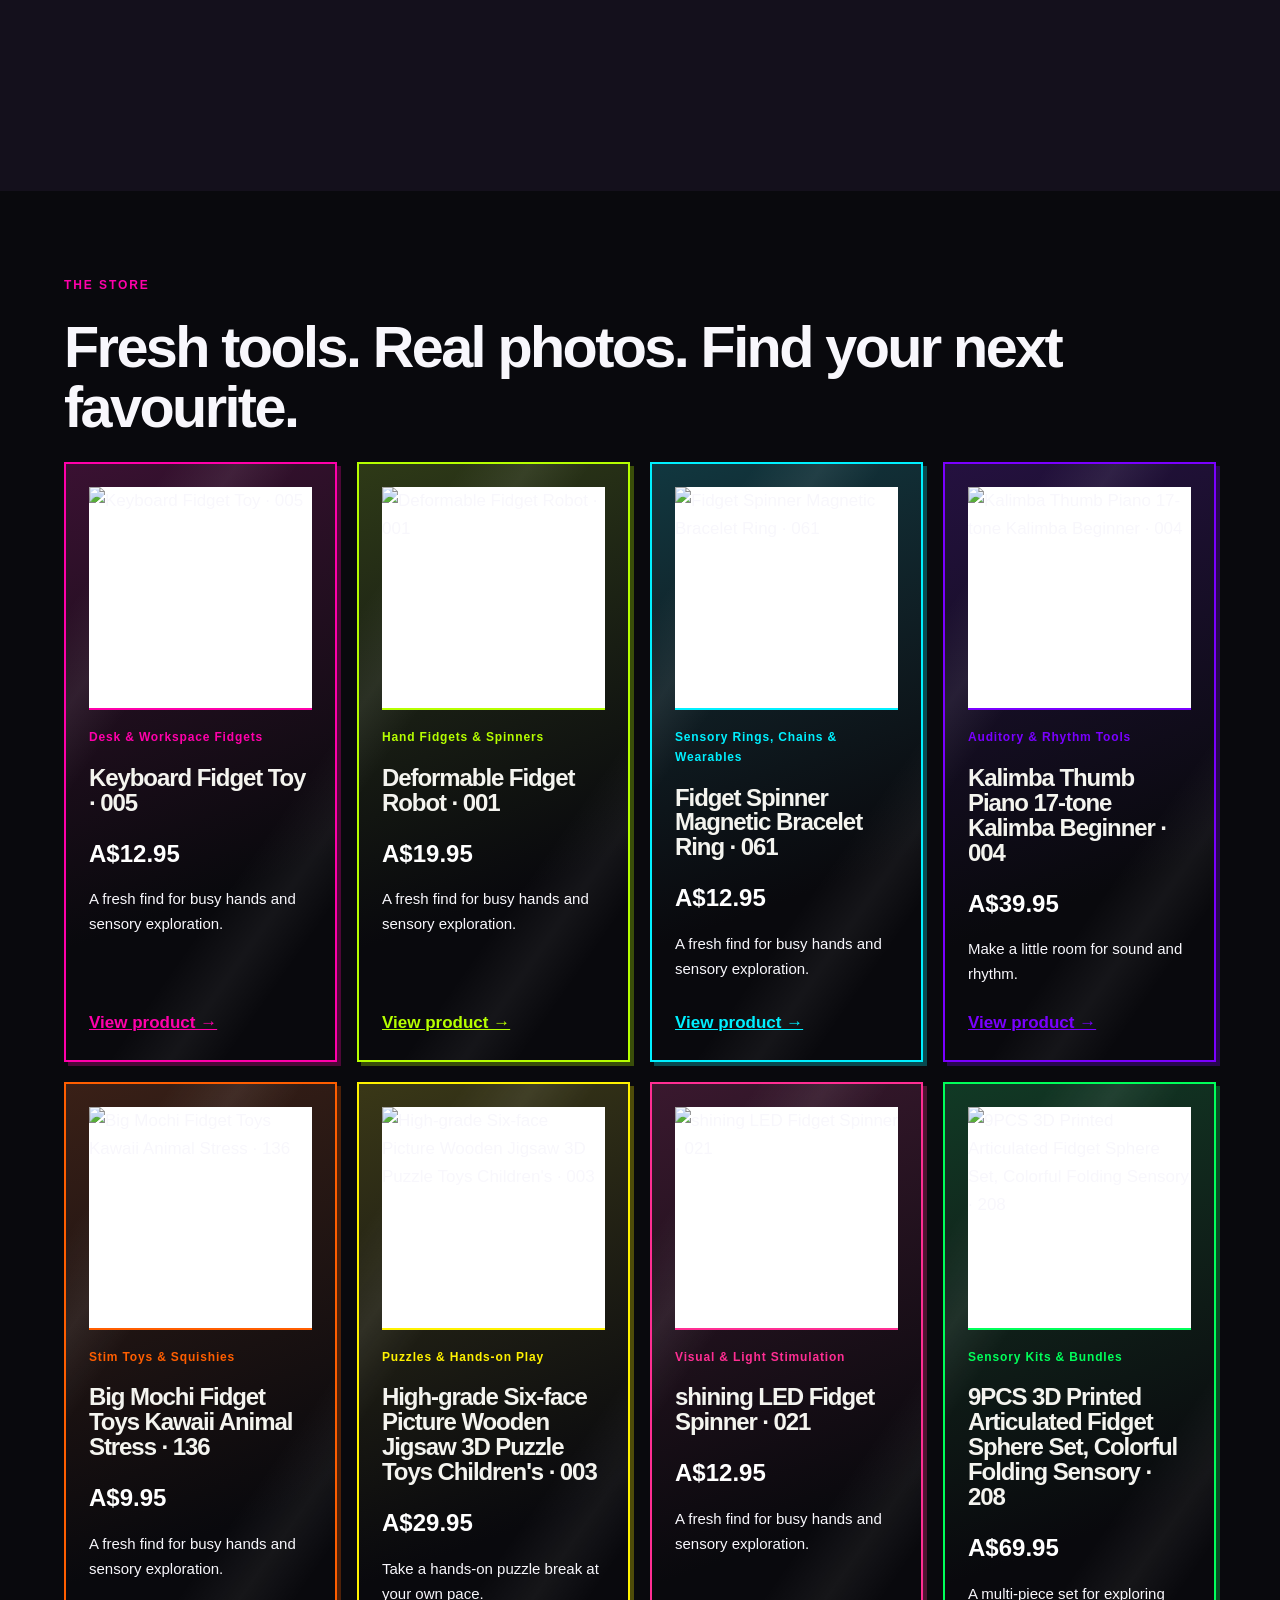
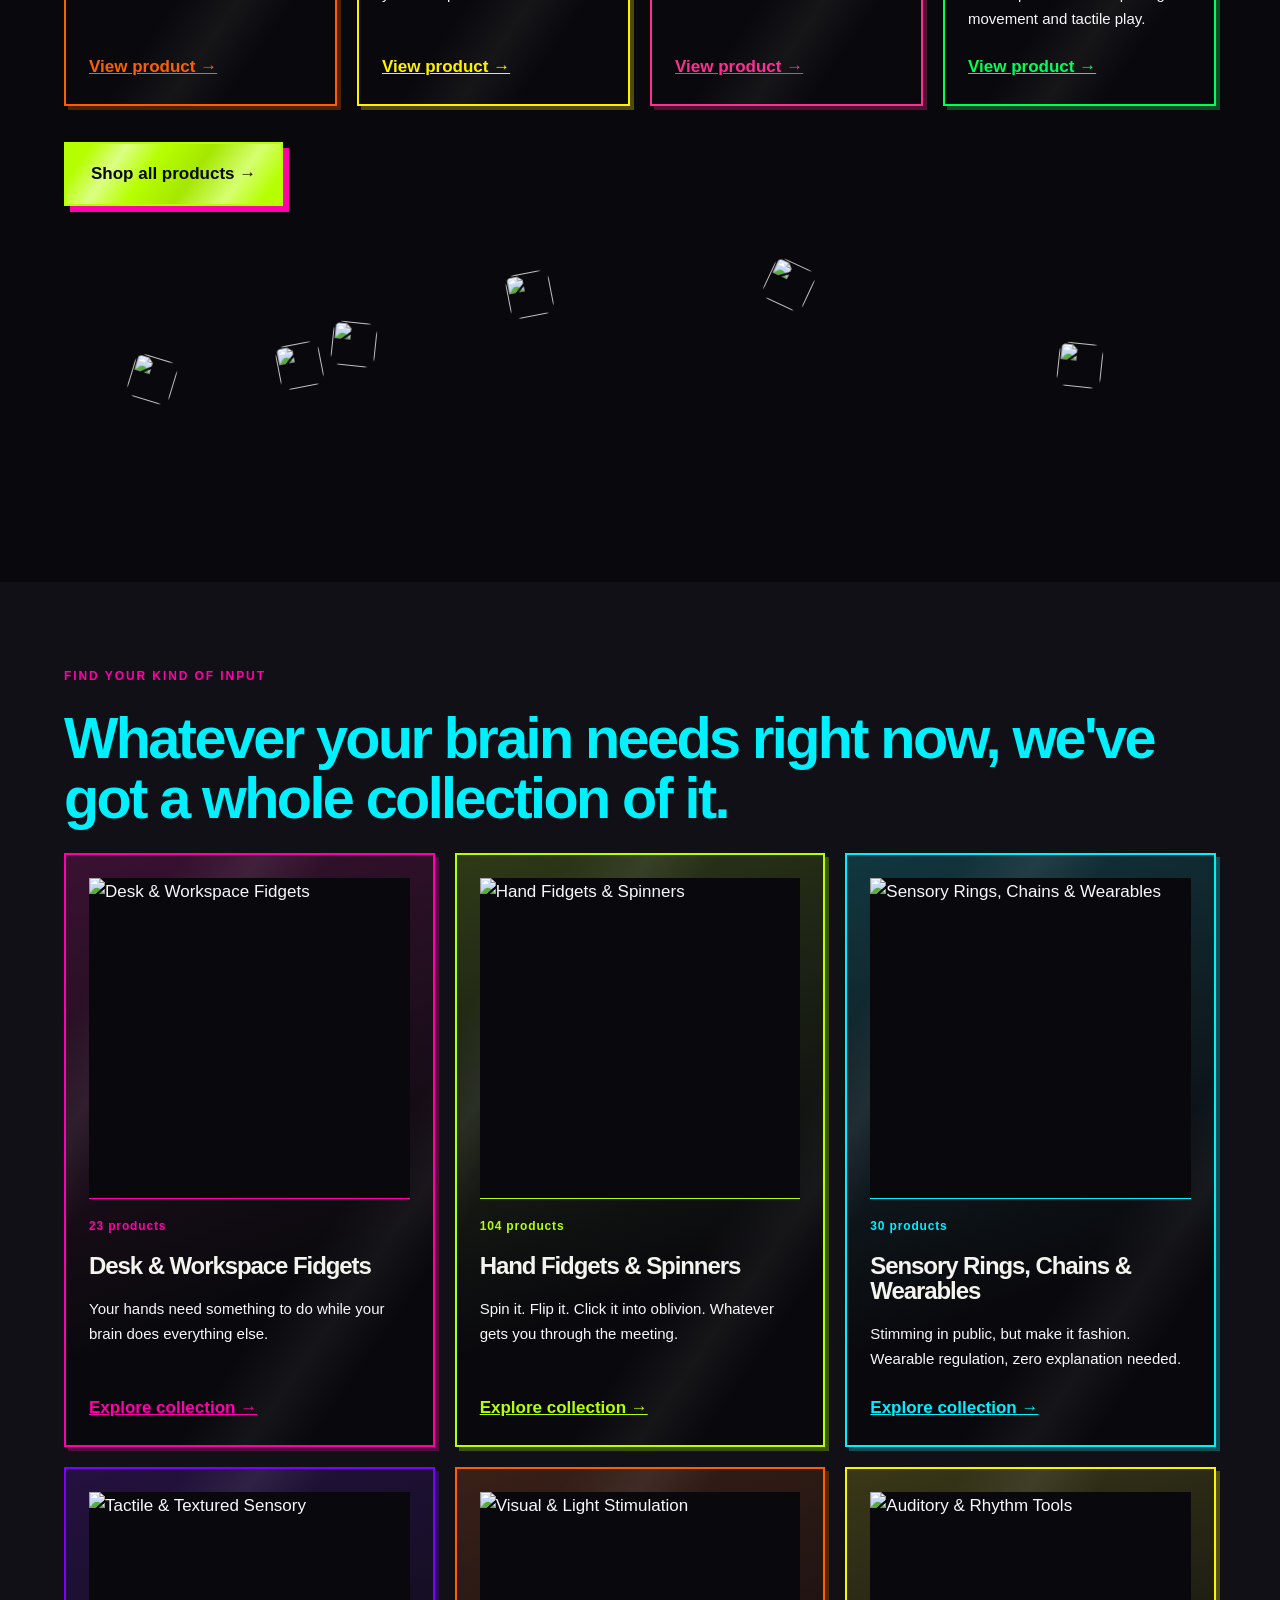
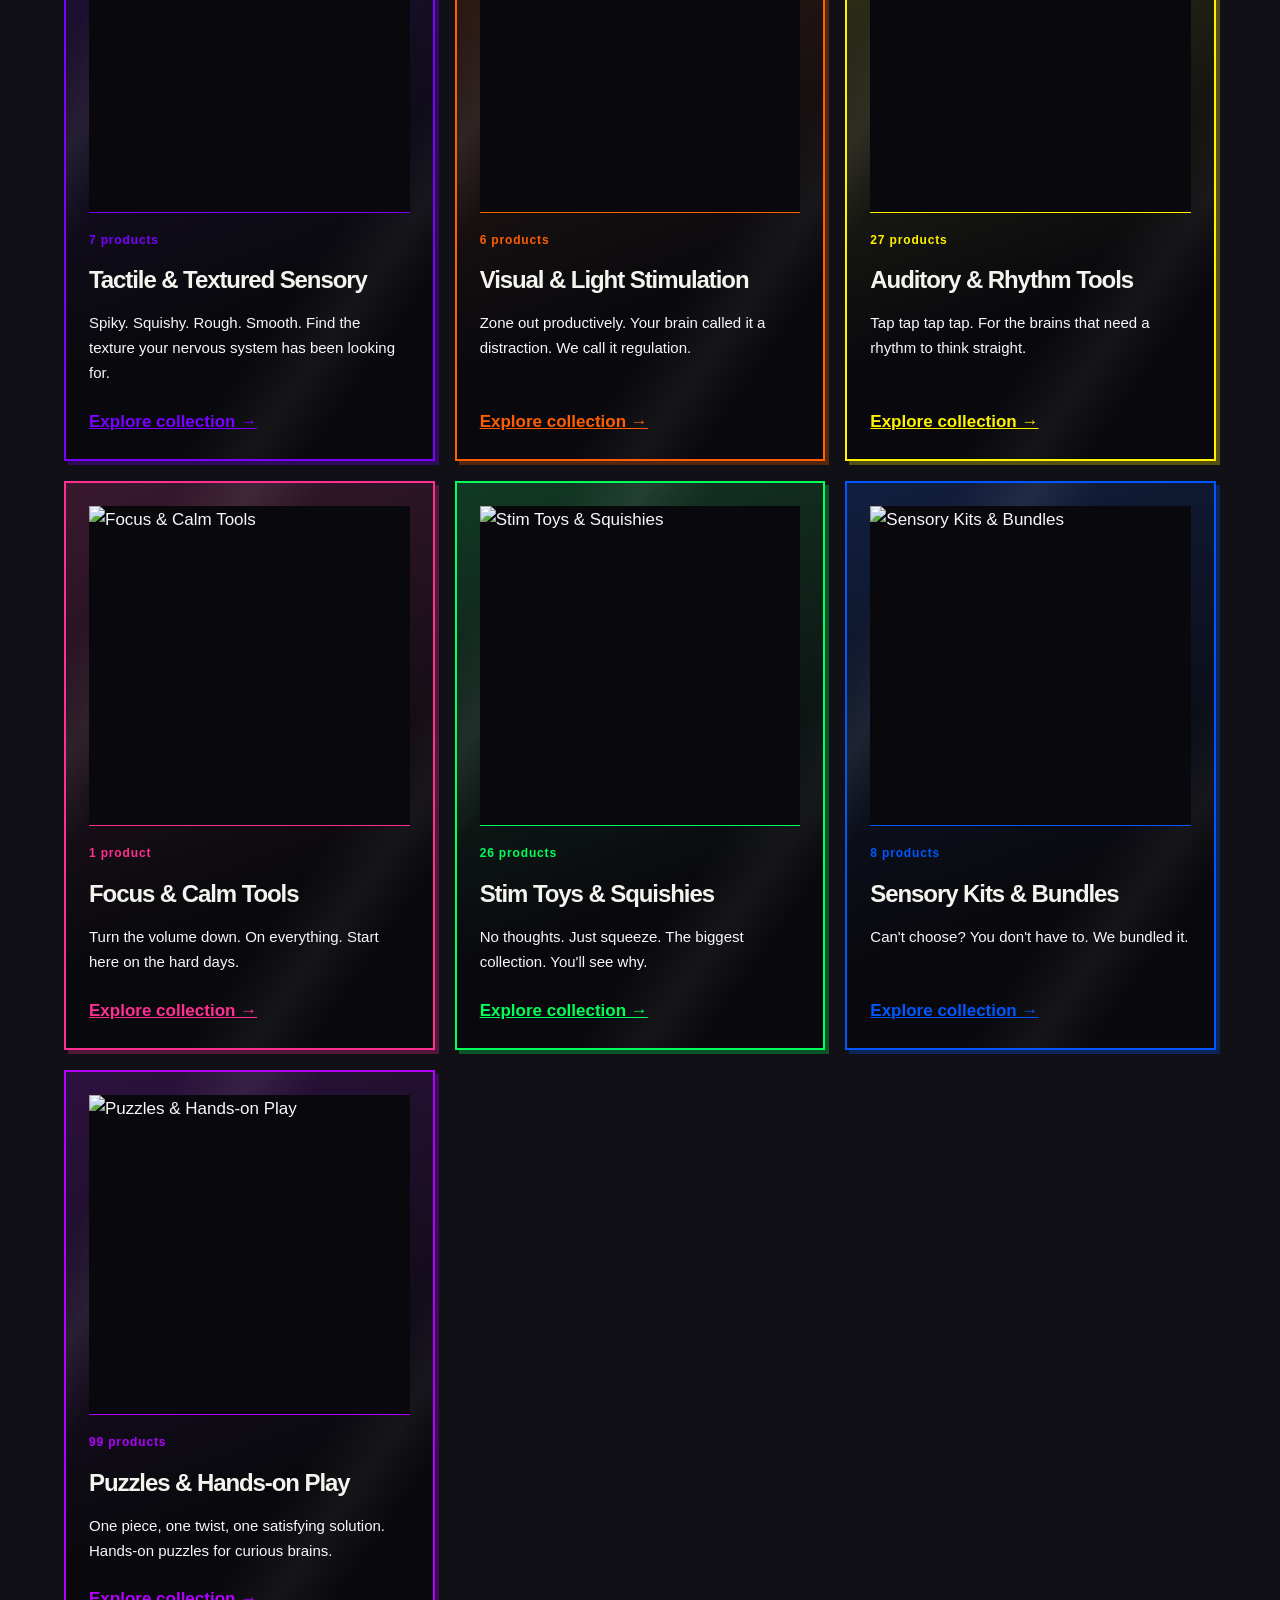
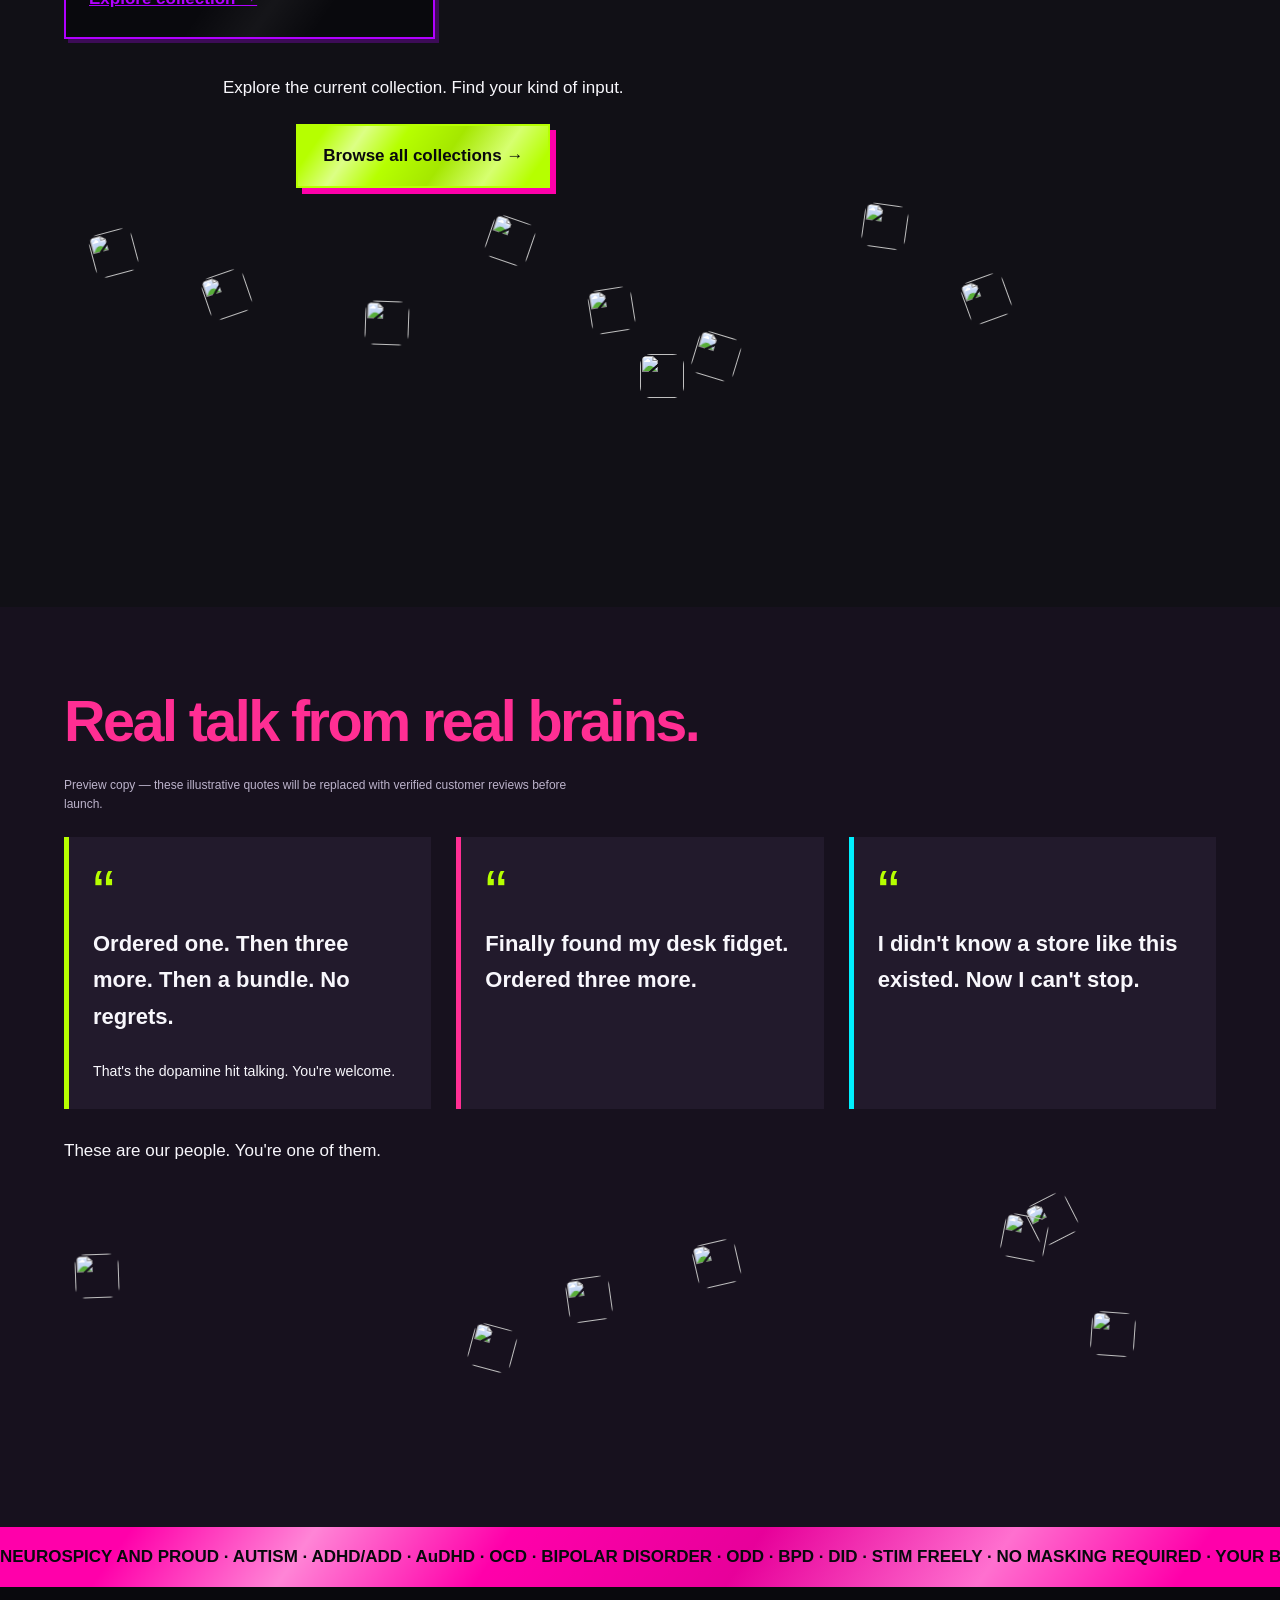
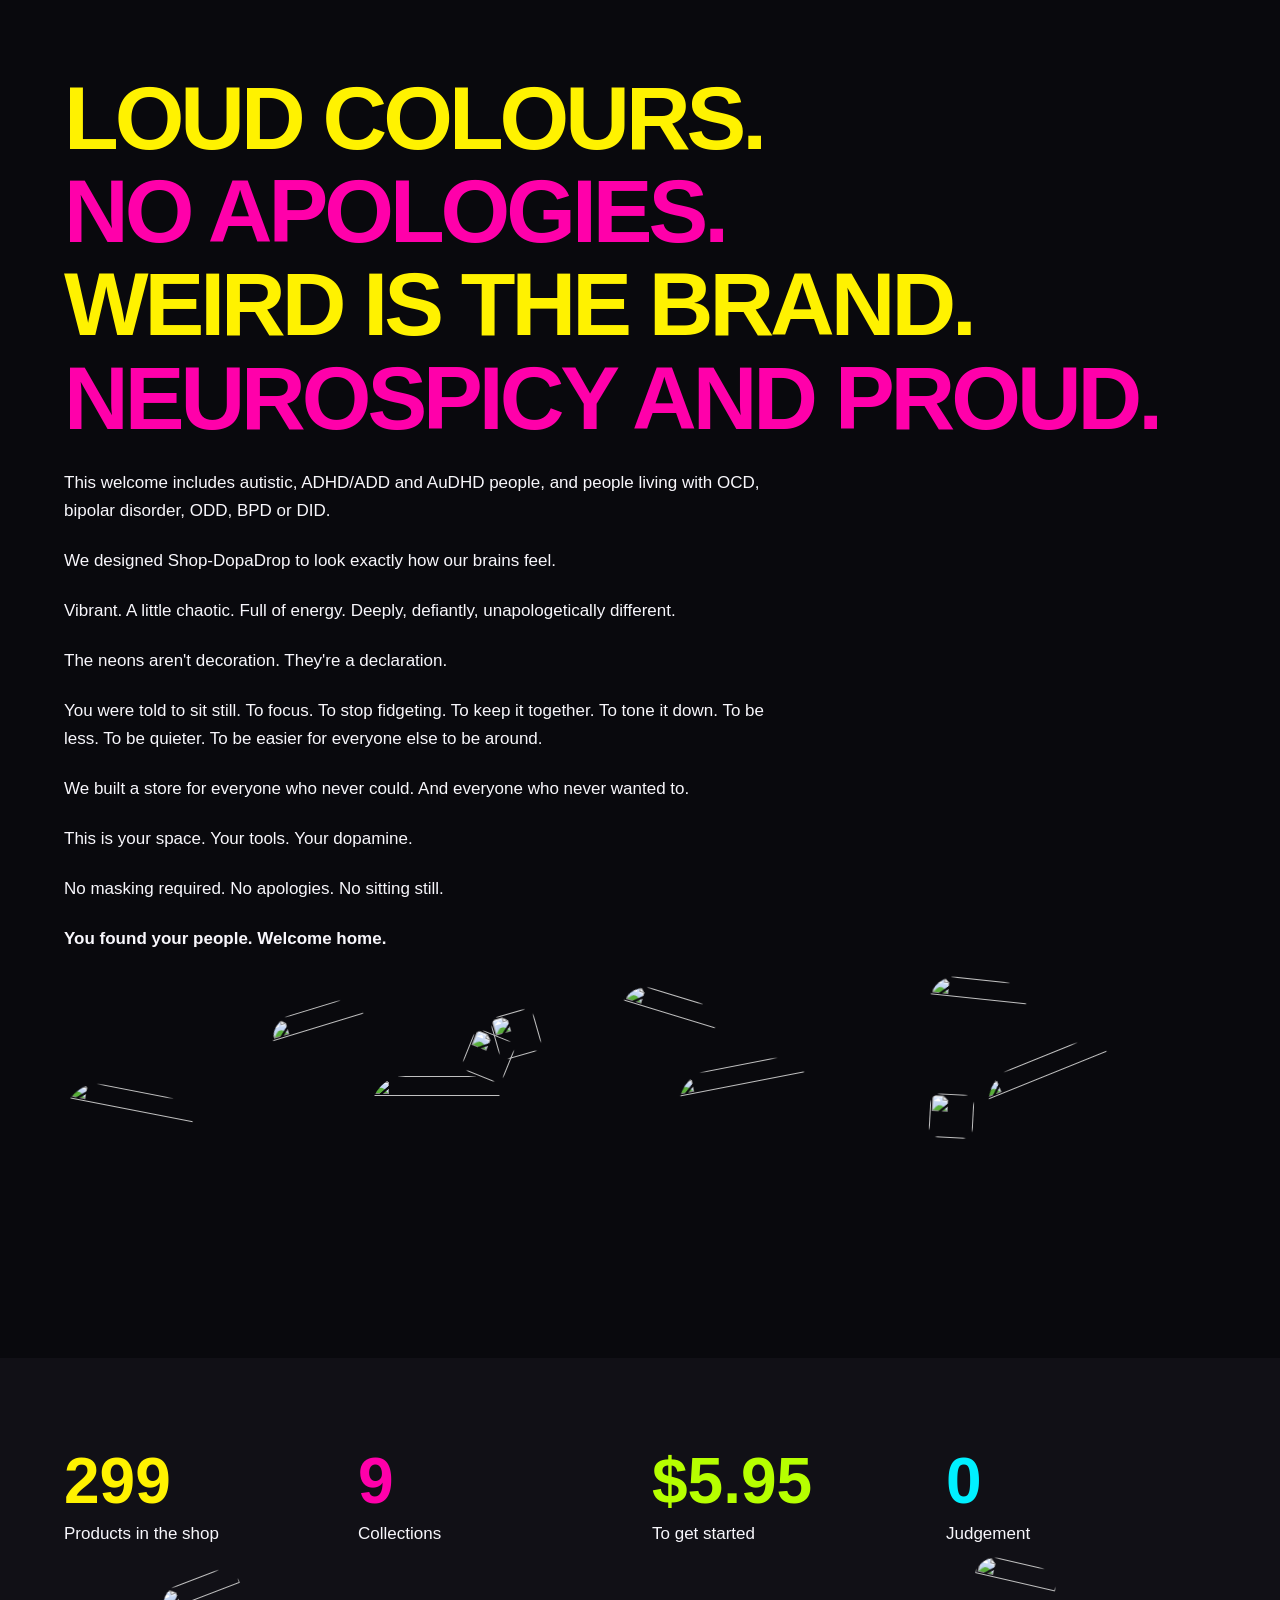
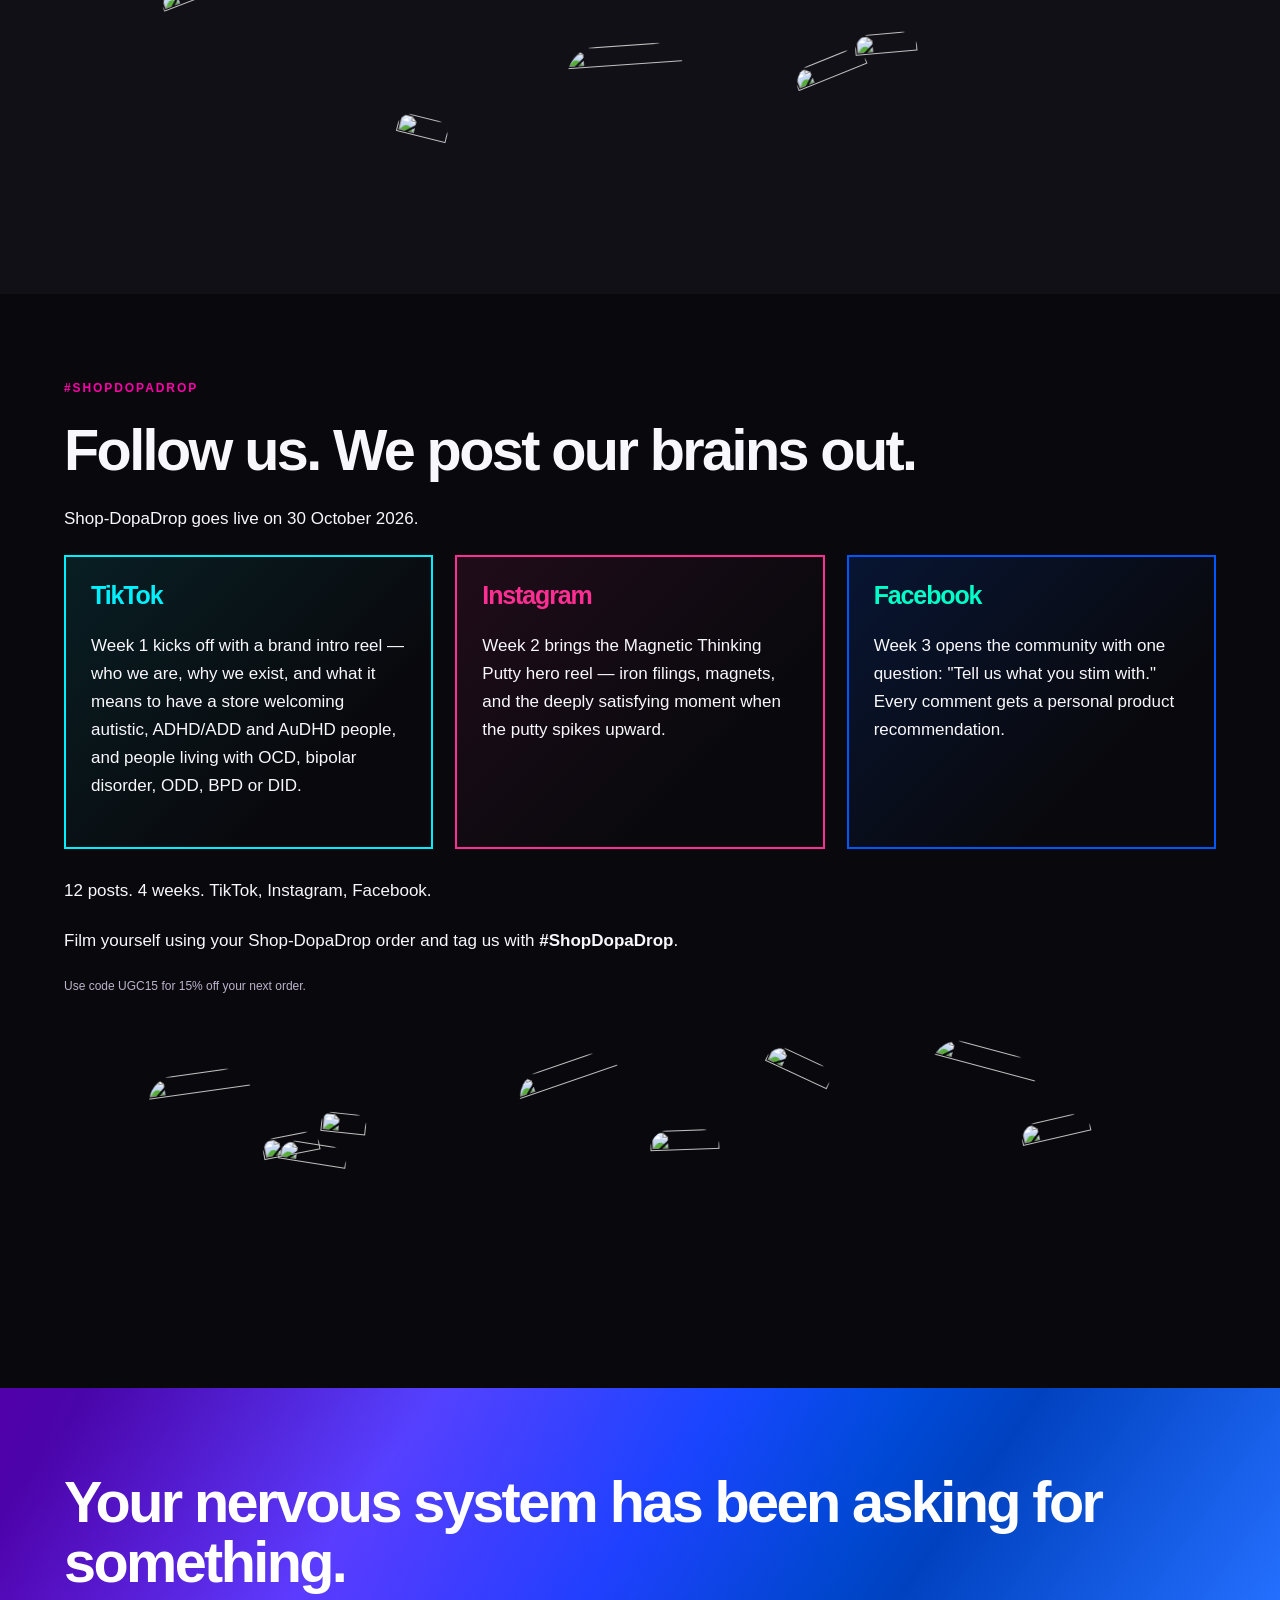
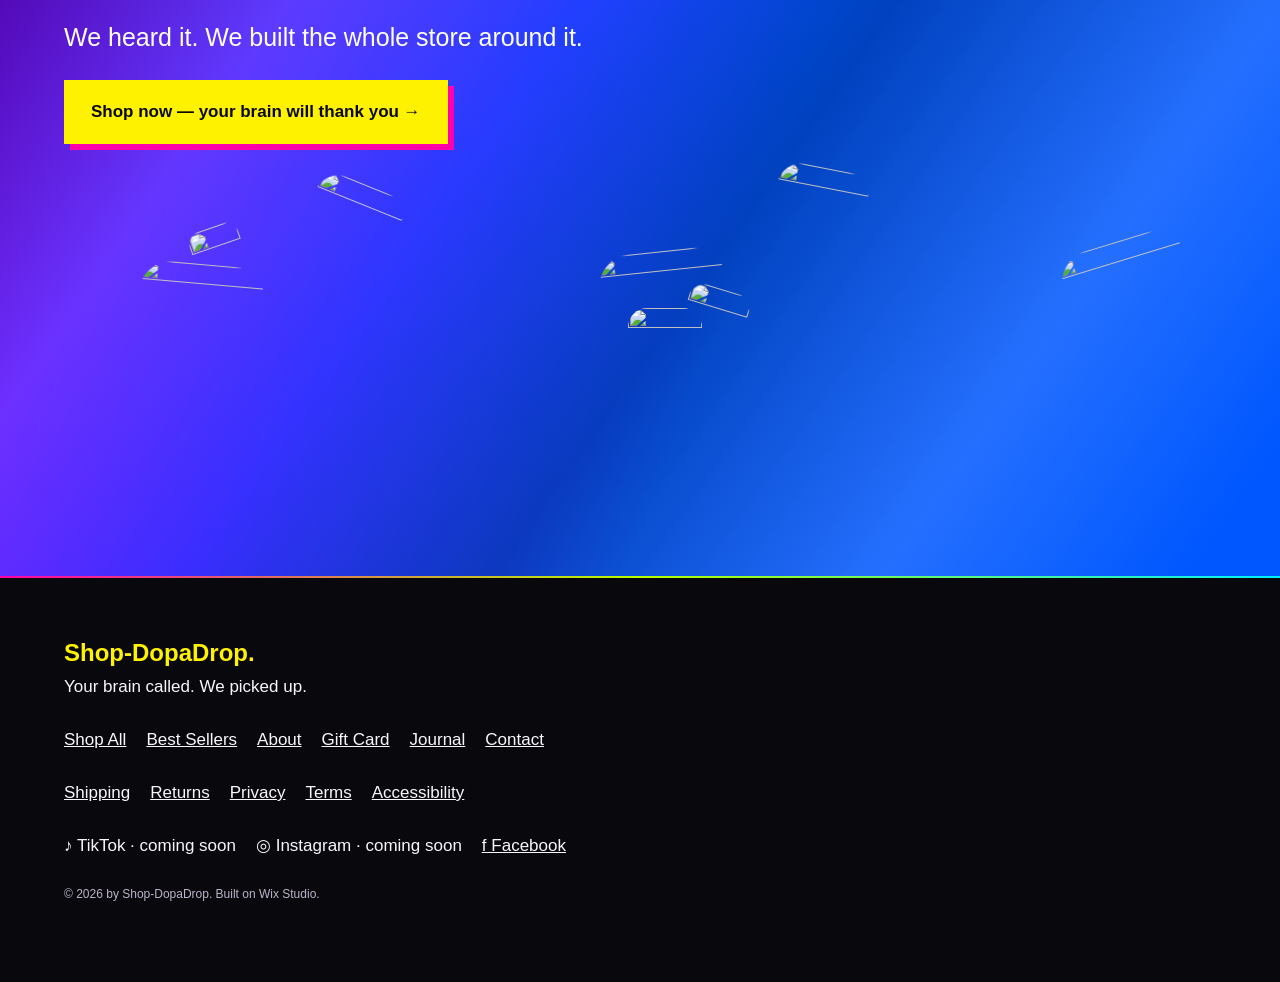
==== commit 9477d0a4: "Welcome the full facts-vault community while preserving the founder's writing" ====
--- a/docs/rabbit-hole.html
+++ b/docs/rabbit-hole.html
@@ -15,15 +15,15 @@
 .rabbit-gated{pointer-events:none!important;filter:grayscale(.7) opacity(.35);cursor:not-allowed}.rabbit-secret{pointer-events:auto!important;cursor:pointer;border-radius:28%;transition:filter .2s,scale .2s}.rabbit-secret:hover,.rabbit-secret:focus-visible{filter:drop-shadow(0 0 12px #b6ff00);scale:1.12;outline:3px solid #fff200;outline-offset:5px}.rabbit-secret.rabbit-found{filter:grayscale(.8) opacity(.48);cursor:default}.rabbit-hud{position:fixed;right:16px;bottom:16px;z-index:9998;width:min(330px,calc(100vw - 32px));padding:14px 16px;background:#09090df2;border:2px solid #ff00aa;box-shadow:6px 6px 0 #7a00ff;color:#fff;border-radius:12px}.rabbit-hud strong{color:#fff200}.rabbit-hud p{font-size:13px;margin:4px 0 10px}.rabbit-hud-actions{display:flex;gap:8px;flex-wrap:wrap}.rabbit-mini{border:1px solid #fff;background:#15111c;color:#fff;padding:8px 10px;font-weight:800;border-radius:7px;cursor:pointer}.rabbit-mini:disabled{opacity:.45;cursor:not-allowed}.rabbit-modal-backdrop{position:fixed;inset:0;z-index:9999;background:#000c;display:grid;place-items:center;padding:20px}.rabbit-modal{width:min(620px,100%);max-height:88vh;overflow:auto;background:linear-gradient(145deg,#17111e,#09090d);border:3px solid #b6ff00;box-shadow:10px 10px 0 #ff00aa;padding:26px;border-radius:18px}.rabbit-modal h2{color:#fff200;font-size:clamp(30px,7vw,52px);margin-bottom:12px}.rabbit-modal button{margin:6px 6px 0 0;padding:11px 14px;background:#fff200;color:#09090d;border:0;border-radius:8px;font-weight:900;cursor:pointer}.rabbit-modal .secondary{background:#221a2c;color:#fff;border:1px solid #fff}.rabbit-toast{position:fixed;left:50%;top:18px;translate:-50% 0;z-index:10000;background:#b6ff00;color:#09090d;padding:12px 18px;border:2px solid #fff;font-weight:900;border-radius:8px;box-shadow:5px 5px 0 #ff00aa}
 </style><style>.rabbit-hud{right:12px;bottom:12px;width:auto;max-width:min(330px,calc(100vw - 24px));padding:5px 8px;background:#09090db8;border:1px solid #ffffff40;box-shadow:2px 2px 0 #ffffff20;opacity:.42;transition:opacity .2s,background .2s}.rabbit-hud:hover,.rabbit-hud:focus-within,.rabbit-hud.rabbit-open{opacity:1;background:#09090df2;border-color:#ff00aa;box-shadow:6px 6px 0 #7a00ff;padding:14px 16px}.rabbit-hud-summary{border:0;background:transparent;color:#ffffff90;font:11px Arial,sans-serif;letter-spacing:.12em;text-transform:uppercase;cursor:pointer;padding:2px}.rabbit-hud.rabbit-open .rabbit-hud-summary{color:#fff200;font-weight:900;margin-bottom:6px}.rabbit-hud-content{display:none}.rabbit-hud.rabbit-open .rabbit-hud-content{display:block}</style></head><body><nav class="nav"><a class="logo" href="#top">Shop-DopaDrop</a><div><a href="#products">Shop</a><a href="#collections">Collections</a><a data-route="/about" href="#">Our story</a><a data-route="/contact" href="#">Contact</a><a href="https://www.shop--dopadrop.com.au/search" target="_blank" rel="noopener noreferrer" aria-label="Search (opens in a new tab)">Search</a><a data-route="/cart-page" href="#">Cart →</a></div></nav><main>
 <section class="hero" id="top"><div class="wrap"><div class="hero-copy"><p class="eyebrow">Built for your brain.</p><h1>We're not like other stores.</h1><h2 class="good">Good.</h2><p>Because &quot;other stores&quot; weren't built for brains like yours.</p><a class="btn" href="#products">Enter the chaos →</a></div><img class="hero-art" src="https://static.wixstatic.com/media/60e4fe_7113ba6192b54cd69d529ba9e18ee2b6~mv2.png" alt="Shop-DopaDrop logo surrounded by colourful sensory tools" fetchpriority="high" width="1672" height="941"></div><div class="art-sprinkles" style="--band:240px" aria-hidden="true"><div class="float-piece" style="--x:8%;--y:35px;--sz:45px;--angle:-27deg;--duration:8s;--delay:-0s"><img data-decoration="glowing-sensory-wand" src="https://static.wixstatic.com/media/60e4fe_060cc08dec52497c93e89ff7951c550a~mv2.png/v1/fill/w_400,h_400,q_85,enc_auto/60e4fe_060cc08dec52497c93e89ff7951c550a~mv2.png" alt="" loading="lazy" width="100" height="100"></div><div class="float-piece" style="--x:45%;--y:118px;--sz:68px;--angle:-8deg;--duration:9s;--delay:-1s"><img data-decoration="sensory-balance-board" src="https://static.wixstatic.com/media/60e4fe_5ea7b29cca07463c94020156ee022f9d~mv2.png/v1/fill/w_400,h_400,q_85,enc_auto/60e4fe_5ea7b29cca07463c94020156ee022f9d~mv2.png" alt="" loading="lazy" width="100" height="100"></div><div class="float-piece" style="--x:82%;--y:56px;--sz:57px;--angle:11deg;--duration:10s;--delay:-2s"><img data-decoration="desk-band-roller" src="https://static.wixstatic.com/media/60e4fe_7b888c3a773241e2af0ae4d1102827b4~mv2.png/v1/fill/w_400,h_400,q_85,enc_auto/60e4fe_7b888c3a773241e2af0ae4d1102827b4~mv2.png" alt="" loading="lazy" width="100" height="100"></div><div class="float-piece" style="--x:-2%;--y:15px;--sz:66px;--angle:-22deg;--duration:6s;--delay:-0s"><img data-decoration="galaxy-light-orb" src="https://static.wixstatic.com/media/60e4fe_442855686b0b43d2b656d40a2c058a7a~mv2.png/v1/fill/w_400,h_400,q_85,enc_auto/60e4fe_442855686b0b43d2b656d40a2c058a7a~mv2.png" alt="" loading="lazy" width="160" height="160"></div><div class="float-piece" style="--x:31.666666666666668%;--y:86px;--sz:103px;--angle:-5deg;--duration:7s;--delay:-1s"><img data-decoration="pink-spiky-ball" src="https://static.wixstatic.com/media/60e4fe_a83e96ead5f448a6b82e8347776ce8d3~mv2.png/v1/fill/w_400,h_400,q_85,enc_auto/60e4fe_a83e96ead5f448a6b82e8347776ce8d3~mv2.png" alt="" loading="lazy" width="160" height="160"></div><div class="float-piece" style="--x:52.333333333333336%;--y:157px;--sz:67px;--angle:12deg;--duration:8s;--delay:-2s"><img data-decoration="stacked-sensory-rings" src="https://static.wixstatic.com/media/60e4fe_4c28d07e86a74124bf1478b846140204~mv2.png/v1/fill/w_400,h_400,q_85,enc_auto/60e4fe_4c28d07e86a74124bf1478b846140204~mv2.png" alt="" loading="lazy" width="160" height="160"></div><div class="float-piece" style="--x:86%;--y:73px;--sz:104px;--angle:-16deg;--duration:9s;--delay:-3s"><img data-decoration="galaxy-slime" src="https://static.wixstatic.com/media/60e4fe_7fdad835729a4ef8aa85af9a8c1a0383~mv2.png/v1/fill/w_400,h_400,q_85,enc_auto/60e4fe_7fdad835729a4ef8aa85af9a8c1a0383~mv2.png" alt="" loading="lazy" width="160" height="160"></div></div></section>
-<section class="who" id="about"><div class="wrap"><p class="eyebrow">Who we are</p><h2>Shop-DopaDrop is built for brains that were never meant to sit still.</h2><p>The fidgeters. The stimmers. The pen-lid chewers and the leg-tappers and the people with three conversations running in their head before they've finished the first sentence out loud.</p><p>The ones who feel EVERYTHING. Who hyperfocus for six hours on something nobody else cares about, then can't remember if they ate lunch. Who find most stores overwhelming, most packaging too loud, and most advice completely useless.</p><p class="big">You're not broken.</p><p class="big">You're wired differently. Magnificently, frustratingly, beautifully differently.</p><p>And you deserve a store that not only gets that — but was built entirely because of it.</p></div><div class="art-sprinkles" style="--band:283px" aria-hidden="true"><div class="float-piece" style="--x:39%;--y:64px;--sz:62px;--angle:-16deg;--duration:9s;--delay:-1s"><img data-decoration="rainbow-infinity-loop" src="https://static.wixstatic.com/media/60e4fe_d311ba0010e64347b1a9268a6cff0f88~mv2.png/v1/fill/w_400,h_400,q_85,enc_auto/60e4fe_d311ba0010e64347b1a9268a6cff0f88~mv2.png" alt="" loading="lazy" width="100" height="100"></div><div class="float-piece" style="--x:76%;--y:147px;--sz:51px;--angle:3deg;--duration:10s;--delay:-2s"><img data-decoration="chew-pendant" src="https://static.wixstatic.com/media/60e4fe_5ee42c8bc76f414a840c794489f075ef~mv2.png/v1/fill/w_400,h_400,q_85,enc_auto/60e4fe_5ee42c8bc76f414a840c794489f075ef~mv2.png" alt="" loading="lazy" width="100" height="100"></div><div class="float-piece" style="--x:35%;--y:85px;--sz:74px;--angle:22deg;--duration:11s;--delay:-3s"><img data-decoration="neon-spiky-sensory-ball" src="https://static.wixstatic.com/media/60e4fe_e6338ae661914f498d5bae2b62b111a1~mv2.png/v1/fill/w_400,h_400,q_85,enc_auto/60e4fe_e6338ae661914f498d5bae2b62b111a1~mv2.png" alt="" loading="lazy" width="100" height="100"></div><div class="float-piece" style="--x:9%;--y:62px;--sz:89px;--angle:-9deg;--duration:7s;--delay:-1s"><img data-decoration="quilted-weighted-pillow" src="https://static.wixstatic.com/media/60e4fe_e6d890f0fbc64eedacdfc720ef6857e1~mv2.png/v1/fill/w_400,h_400,q_85,enc_auto/60e4fe_e6d890f0fbc64eedacdfc720ef6857e1~mv2.png" alt="" loading="lazy" width="160" height="160"></div><div class="float-piece" style="--x:16.333333333333336%;--y:133px;--sz:126px;--angle:8deg;--duration:8s;--delay:-2s"><img data-decoration="star-chew" src="https://static.wixstatic.com/media/60e4fe_317abae3aabf440ba109e84d6f425ad1~mv2.png/v1/fill/w_400,h_400,q_85,enc_auto/60e4fe_317abae3aabf440ba109e84d6f425ad1~mv2.png" alt="" loading="lazy" width="160" height="160"></div><div class="float-piece" style="--x:36.66666666666667%;--y:49px;--sz:90px;--angle:-20deg;--duration:9s;--delay:-3s"><img data-decoration="glitter-sensory-jar" src="https://static.wixstatic.com/media/60e4fe_fb634d451cc44b3dba13424411b14fa4~mv2.png/v1/fill/w_400,h_400,q_85,enc_auto/60e4fe_fb634d451cc44b3dba13424411b14fa4~mv2.png" alt="" loading="lazy" width="160" height="160"></div><div class="float-piece" style="--x:44%;--y:120px;--sz:127px;--angle:-3deg;--duration:10s;--delay:-4s"><img data-decoration="rainbow-chain-bracelet" src="https://static.wixstatic.com/media/60e4fe_bdb9a956153b4f62b76c6ae5476c49cf~mv2.png/v1/fill/w_400,h_400,q_85,enc_auto/60e4fe_bdb9a956153b4f62b76c6ae5476c49cf~mv2.png" alt="" loading="lazy" width="160" height="160"></div><div class="float-piece" style="--x:51.333333333333336%;--y:36px;--sz:91px;--angle:14deg;--duration:11s;--delay:-5s"><img data-decoration="textured-sensory-strips" src="https://static.wixstatic.com/media/60e4fe_ab85ea50e98844208690288f788bc108~mv2.png/v1/fill/w_400,h_400,q_85,enc_auto/60e4fe_ab85ea50e98844208690288f788bc108~mv2.png" alt="" loading="lazy" width="160" height="160"></div><div class="float-piece" style="--x:71.66666666666667%;--y:107px;--sz:128px;--angle:-14deg;--duration:12s;--delay:-6s"><img data-decoration="glowing-sensory-wand" src="https://static.wixstatic.com/media/60e4fe_060cc08dec52497c93e89ff7951c550a~mv2.png/v1/fill/w_400,h_400,q_85,enc_auto/60e4fe_060cc08dec52497c93e89ff7951c550a~mv2.png" alt="" loading="lazy" width="160" height="160"></div><div class="float-piece" style="--x:79%;--y:23px;--sz:92px;--angle:3deg;--duration:13s;--delay:-7s"><img data-decoration="rainbow-fidget-spinner" src="https://static.wixstatic.com/media/60e4fe_eb13efb7a22a473482da7e771d6102b0~mv2.png/v1/fill/w_400,h_400,q_85,enc_auto/60e4fe_eb13efb7a22a473482da7e771d6102b0~mv2.png" alt="" loading="lazy" width="160" height="160"></div></div></section>
+<section class="who" id="about"><div class="wrap"><p class="eyebrow">Who we are</p><h2>Shop-DopaDrop is built for brains that were never meant to sit still.</h2><p class="community-welcome">Whether you’re autistic, have ADHD/ADD or AuDHD, or live with OCD, bipolar disorder, ODD, BPD or DID, you belong here. Different experiences. Shared room to be yourself.</p><p>The fidgeters. The stimmers. The pen-lid chewers and the leg-tappers and the people with three conversations running in their head before they've finished the first sentence out loud.</p><p>The ones who feel EVERYTHING. Who hyperfocus for six hours on something nobody else cares about, then can't remember if they ate lunch. Who find most stores overwhelming, most packaging too loud, and most advice completely useless.</p><p class="big">You're not broken.</p><p class="big">You're wired differently. Magnificently, frustratingly, beautifully differently.</p><p>And you deserve a store that not only gets that — but was built entirely because of it.</p></div><div class="art-sprinkles" style="--band:283px" aria-hidden="true"><div class="float-piece" style="--x:39%;--y:64px;--sz:62px;--angle:-16deg;--duration:9s;--delay:-1s"><img data-decoration="rainbow-infinity-loop" src="https://static.wixstatic.com/media/60e4fe_d311ba0010e64347b1a9268a6cff0f88~mv2.png/v1/fill/w_400,h_400,q_85,enc_auto/60e4fe_d311ba0010e64347b1a9268a6cff0f88~mv2.png" alt="" loading="lazy" width="100" height="100"></div><div class="float-piece" style="--x:76%;--y:147px;--sz:51px;--angle:3deg;--duration:10s;--delay:-2s"><img data-decoration="chew-pendant" src="https://static.wixstatic.com/media/60e4fe_5ee42c8bc76f414a840c794489f075ef~mv2.png/v1/fill/w_400,h_400,q_85,enc_auto/60e4fe_5ee42c8bc76f414a840c794489f075ef~mv2.png" alt="" loading="lazy" width="100" height="100"></div><div class="float-piece" style="--x:35%;--y:85px;--sz:74px;--angle:22deg;--duration:11s;--delay:-3s"><img data-decoration="neon-spiky-sensory-ball" src="https://static.wixstatic.com/media/60e4fe_e6338ae661914f498d5bae2b62b111a1~mv2.png/v1/fill/w_400,h_400,q_85,enc_auto/60e4fe_e6338ae661914f498d5bae2b62b111a1~mv2.png" alt="" loading="lazy" width="100" height="100"></div><div class="float-piece" style="--x:9%;--y:62px;--sz:89px;--angle:-9deg;--duration:7s;--delay:-1s"><img data-decoration="quilted-weighted-pillow" src="https://static.wixstatic.com/media/60e4fe_e6d890f0fbc64eedacdfc720ef6857e1~mv2.png/v1/fill/w_400,h_400,q_85,enc_auto/60e4fe_e6d890f0fbc64eedacdfc720ef6857e1~mv2.png" alt="" loading="lazy" width="160" height="160"></div><div class="float-piece" style="--x:16.333333333333336%;--y:133px;--sz:126px;--angle:8deg;--duration:8s;--delay:-2s"><img data-decoration="star-chew" src="https://static.wixstatic.com/media/60e4fe_317abae3aabf440ba109e84d6f425ad1~mv2.png/v1/fill/w_400,h_400,q_85,enc_auto/60e4fe_317abae3aabf440ba109e84d6f425ad1~mv2.png" alt="" loading="lazy" width="160" height="160"></div><div class="float-piece" style="--x:36.66666666666667%;--y:49px;--sz:90px;--angle:-20deg;--duration:9s;--delay:-3s"><img data-decoration="glitter-sensory-jar" src="https://static.wixstatic.com/media/60e4fe_fb634d451cc44b3dba13424411b14fa4~mv2.png/v1/fill/w_400,h_400,q_85,enc_auto/60e4fe_fb634d451cc44b3dba13424411b14fa4~mv2.png" alt="" loading="lazy" width="160" height="160"></div><div class="float-piece" style="--x:44%;--y:120px;--sz:127px;--angle:-3deg;--duration:10s;--delay:-4s"><img data-decoration="rainbow-chain-bracelet" src="https://static.wixstatic.com/media/60e4fe_bdb9a956153b4f62b76c6ae5476c49cf~mv2.png/v1/fill/w_400,h_400,q_85,enc_auto/60e4fe_bdb9a956153b4f62b76c6ae5476c49cf~mv2.png" alt="" loading="lazy" width="160" height="160"></div><div class="float-piece" style="--x:51.333333333333336%;--y:36px;--sz:91px;--angle:14deg;--duration:11s;--delay:-5s"><img data-decoration="textured-sensory-strips" src="https://static.wixstatic.com/media/60e4fe_ab85ea50e98844208690288f788bc108~mv2.png/v1/fill/w_400,h_400,q_85,enc_auto/60e4fe_ab85ea50e98844208690288f788bc108~mv2.png" alt="" loading="lazy" width="160" height="160"></div><div class="float-piece" style="--x:71.66666666666667%;--y:107px;--sz:128px;--angle:-14deg;--duration:12s;--delay:-6s"><img data-decoration="glowing-sensory-wand" src="https://static.wixstatic.com/media/60e4fe_060cc08dec52497c93e89ff7951c550a~mv2.png/v1/fill/w_400,h_400,q_85,enc_auto/60e4fe_060cc08dec52497c93e89ff7951c550a~mv2.png" alt="" loading="lazy" width="160" height="160"></div><div class="float-piece" style="--x:79%;--y:23px;--sz:92px;--angle:3deg;--duration:13s;--delay:-7s"><img data-decoration="rainbow-fidget-spinner" src="https://static.wixstatic.com/media/60e4fe_eb13efb7a22a473482da7e771d6102b0~mv2.png/v1/fill/w_400,h_400,q_85,enc_auto/60e4fe_eb13efb7a22a473482da7e771d6102b0~mv2.png" alt="" loading="lazy" width="160" height="160"></div></div></section>
 <section class="mission"><div class="wrap split"><div><p class="quote">“Finally. The thing that fixes that thing.”</p><p class="fine" style="margin-top:20px">The feeling we're aiming for.</p></div><div><p class="eyebrow" style="color:var(--green)">The mission</p><h2>We exist because of one simple truth:</h2><p><strong>Your nervous system is not a problem to be solved. It's a system to be supported.</strong></p><p>AuDHD brains — autistic brains, ADHD brains, the ones that live somewhere on the delightful chaos spectrum — are constantly seeking input. Texture. Movement. Pressure. Sound. Visual stimulation. Something to hold, spin, squeeze, click, chew, rock on, or stare at.</p><p>For years, the options were: suffer quietly, or improvise badly.</p><p>Chewed pencils. Ripped sleeves. Clicking pens that drove everyone around you insane. Hair ties stretched to breaking point. Fingernails that took the hit so nothing else had to.</p><p>We decided there had to be better tools.</p><p>There are. Meet the new collection.</p></div></div><div class="art-sprinkles" style="--band:326px" aria-hidden="true"><div class="float-piece" style="--x:70%;--y:93px;--sz:45px;--angle:-5deg;--duration:10s;--delay:-2s"><img data-decoration="calm-sensory-bundle" src="https://static.wixstatic.com/media/60e4fe_0f7d17fd88de417aad2b514c34a2722c~mv2.png/v1/fill/w_400,h_400,q_85,enc_auto/60e4fe_0f7d17fd88de417aad2b514c34a2722c~mv2.png" alt="" loading="lazy" width="100" height="100"></div><div class="float-piece" style="--x:29%;--y:176px;--sz:68px;--angle:14deg;--duration:11s;--delay:-3s"><img data-decoration="neon-pop-it" src="https://static.wixstatic.com/media/60e4fe_9b0a28b24d2b47a2af9ce9ab66a5d863~mv2.png/v1/fill/w_400,h_400,q_85,enc_auto/60e4fe_9b0a28b24d2b47a2af9ce9ab66a5d863~mv2.png" alt="" loading="lazy" width="100" height="100"></div><div class="float-piece" style="--x:66%;--y:114px;--sz:57px;--angle:-22deg;--duration:12s;--delay:-4s"><img data-decoration="spiral-chew-tube" src="https://static.wixstatic.com/media/60e4fe_19216632a5f24d4b85a8df432e9b05b6~mv2.png/v1/fill/w_400,h_400,q_85,enc_auto/60e4fe_19216632a5f24d4b85a8df432e9b05b6~mv2.png" alt="" loading="lazy" width="100" height="100"></div><div class="float-piece" style="--x:7%;--y:109px;--sz:112px;--angle:4deg;--duration:8s;--delay:-2s"><img data-decoration="travel-sensory-kit" src="https://static.wixstatic.com/media/60e4fe_9af56db8f5c749909be4d262e6028a4e~mv2.png/v1/fill/w_400,h_400,q_85,enc_auto/60e4fe_9af56db8f5c749909be4d262e6028a4e~mv2.png" alt="" loading="lazy" width="160" height="160"></div><div class="float-piece" style="--x:21%;--y:25px;--sz:76px;--angle:21deg;--duration:9s;--delay:-3s"><img data-decoration="gray-weighted-wrap" src="https://static.wixstatic.com/media/60e4fe_48eda35f79a54dc7b802508f1be8cd27~mv2.png/v1/fill/w_400,h_400,q_85,enc_auto/60e4fe_48eda35f79a54dc7b802508f1be8cd27~mv2.png" alt="" loading="lazy" width="160" height="160"></div><div class="float-piece" style="--x:48%;--y:96px;--sz:113px;--angle:-7deg;--duration:10s;--delay:-4s"><img data-decoration="rainbow-infinity-cube" src="https://static.wixstatic.com/media/60e4fe_6c8c9e7e9d7640b9a12319bd10cadaaa~mv2.png/v1/fill/w_400,h_400,q_85,enc_auto/60e4fe_6c8c9e7e9d7640b9a12319bd10cadaaa~mv2.png" alt="" loading="lazy" width="160" height="160"></div><div class="float-piece" style="--x:62%;--y:167px;--sz:77px;--angle:10deg;--duration:11s;--delay:-5s"><img data-decoration="weighted-massage-ball" src="https://static.wixstatic.com/media/60e4fe_b1bb2776bae4440bb395ac7a4cf1d32b~mv2.png/v1/fill/w_400,h_400,q_85,enc_auto/60e4fe_b1bb2776bae4440bb395ac7a4cf1d32b~mv2.png" alt="" loading="lazy" width="160" height="160"></div><div class="float-piece" style="--x:89%;--y:83px;--sz:114px;--angle:-18deg;--duration:12s;--delay:-6s"><img data-decoration="lava-timer" src="https://static.wixstatic.com/media/60e4fe_d8dfca175c7241e1a9cc6c5085d1d9b6~mv2.png/v1/fill/w_400,h_400,q_85,enc_auto/60e4fe_d8dfca175c7241e1a9cc6c5085d1d9b6~mv2.png" alt="" loading="lazy" width="160" height="160"></div></div></section>
 <section id="products"><div class="wrap"><p class="eyebrow">The store</p><h2>Fresh tools. Real photos. Find your next favourite.</h2><p id="catalogStatus" class="fine" aria-live="polite"></p><div class="cards" id="productsGrid"></div><p style="margin-top:36px"><a class="btn" data-route="/category/all-products" href="#">Shop all products →</a></p></div><div class="art-sprinkles" style="--band:269px" aria-hidden="true"><div class="float-piece" style="--x:23%;--y:122px;--sz:62px;--angle:6deg;--duration:11s;--delay:-3s"><img data-decoration="neon-fidget-cube" src="https://static.wixstatic.com/media/60e4fe_d4a24d6cf7b9446dafa3ee7f7f859348~mv2.png/v1/fill/w_400,h_400,q_85,enc_auto/60e4fe_d4a24d6cf7b9446dafa3ee7f7f859348~mv2.png" alt="" loading="lazy" width="100" height="100"></div><div class="float-piece" style="--x:60%;--y:60px;--sz:51px;--angle:25deg;--duration:12s;--delay:-4s"><img data-decoration="sensory-tambourine" src="https://static.wixstatic.com/media/60e4fe_3f98909c5caf4876a1915eec001f8605~mv2.png/v1/fill/w_400,h_400,q_85,enc_auto/60e4fe_3f98909c5caf4876a1915eec001f8605~mv2.png" alt="" loading="lazy" width="100" height="100"></div><div class="float-piece" style="--x:19%;--y:143px;--sz:74px;--angle:-11deg;--duration:13s;--delay:-5s"><img data-decoration="glitter-sensory-jar" src="https://static.wixstatic.com/media/60e4fe_fb634d451cc44b3dba13424411b14fa4~mv2.png/v1/fill/w_400,h_400,q_85,enc_auto/60e4fe_fb634d451cc44b3dba13424411b14fa4~mv2.png" alt="" loading="lazy" width="100" height="100"></div><div class="float-piece" style="--x:5%;--y:156px;--sz:135px;--angle:17deg;--duration:9s;--delay:-3s"><img data-decoration="rainbow-infinity-loop" src="https://static.wixstatic.com/media/60e4fe_d311ba0010e64347b1a9268a6cff0f88~mv2.png/v1/fill/w_400,h_400,q_85,enc_auto/60e4fe_d311ba0010e64347b1a9268a6cff0f88~mv2.png" alt="" loading="lazy" width="160" height="160"></div><div class="float-piece" style="--x:39%;--y:72px;--sz:99px;--angle:-11deg;--duration:10s;--delay:-4s"><img data-decoration="articulated-fidget-slug" src="https://static.wixstatic.com/media/60e4fe_aa90d14cb0ab46f3bacbde6cf7f622ad~mv2.png/v1/fill/w_400,h_400,q_85,enc_auto/60e4fe_aa90d14cb0ab46f3bacbde6cf7f622ad~mv2.png" alt="" loading="lazy" width="160" height="160"></div><div class="float-piece" style="--x:86%;--y:143px;--sz:136px;--angle:6deg;--duration:11s;--delay:-5s"><img data-decoration="light-up-spiky-ball" src="https://static.wixstatic.com/media/60e4fe_fbb39f2ceadd4578b2cc99bdb2dd35ad~mv2.png/v1/fill/w_400,h_400,q_85,enc_auto/60e4fe_fbb39f2ceadd4578b2cc99bdb2dd35ad~mv2.png" alt="" loading="lazy" width="160" height="160"></div></div></section>
 <section class="collections" id="collections"><div class="wrap"><p class="eyebrow">Find your kind of input</p><h2>Whatever your brain needs right now, we've got a whole collection of it.</h2><div class="cards" id="collectionsGrid"></div><p class="center" style="margin-top:35px">Explore the current collection. Find your kind of input.</p><p class="center"><a class="btn" data-route="/category/all-products" href="#">Browse all collections →</a></p></div><div class="art-sprinkles" style="--band:312px" aria-hidden="true"><div class="float-piece" style="--x:54%;--y:151px;--sz:45px;--angle:17deg;--duration:12s;--delay:-4s"><img data-decoration="sensory-stepping-stone" src="https://static.wixstatic.com/media/60e4fe_8ea9b8b57e8545c2b3c60143e2179f26~mv2.png/v1/fill/w_400,h_400,q_85,enc_auto/60e4fe_8ea9b8b57e8545c2b3c60143e2179f26~mv2.png" alt="" loading="lazy" width="100" height="100"></div><div class="float-piece" style="--x:13%;--y:89px;--sz:68px;--angle:-19deg;--duration:13s;--delay:-5s"><img data-decoration="galaxy-light-orb" src="https://static.wixstatic.com/media/60e4fe_442855686b0b43d2b656d40a2c058a7a~mv2.png/v1/fill/w_400,h_400,q_85,enc_auto/60e4fe_442855686b0b43d2b656d40a2c058a7a~mv2.png" alt="" loading="lazy" width="100" height="100"></div><div class="float-piece" style="--x:50%;--y:172px;--sz:57px;--angle:0deg;--duration:8s;--delay:-6s"><img data-decoration="rainbow-infinity-cube" src="https://static.wixstatic.com/media/60e4fe_6c8c9e7e9d7640b9a12319bd10cadaaa~mv2.png/v1/fill/w_400,h_400,q_85,enc_auto/60e4fe_6c8c9e7e9d7640b9a12319bd10cadaaa~mv2.png" alt="" loading="lazy" width="100" height="100"></div><div class="float-piece" style="--x:3%;--y:48px;--sz:85px;--angle:-15deg;--duration:10s;--delay:-4s"><img data-decoration="rainbow-ring-pendant" src="https://static.wixstatic.com/media/60e4fe_672f1ffdecce4be7abfd225ab3884e4c~mv2.png/v1/fill/w_400,h_400,q_85,enc_auto/60e4fe_672f1ffdecce4be7abfd225ab3884e4c~mv2.png" alt="" loading="lazy" width="160" height="160"></div><div class="float-piece" style="--x:26%;--y:119px;--sz:122px;--angle:2deg;--duration:11s;--delay:-5s"><img data-decoration="axolotl-squishy" src="https://static.wixstatic.com/media/60e4fe_ed967d8b139047eb91d48304eda9174d~mv2.png/v1/fill/w_400,h_400,q_85,enc_auto/60e4fe_ed967d8b139047eb91d48304eda9174d~mv2.png" alt="" loading="lazy" width="160" height="160"></div><div class="float-piece" style="--x:36%;--y:35px;--sz:86px;--angle:19deg;--duration:12s;--delay:-6s"><img data-decoration="mesh-marble-fidget" src="https://static.wixstatic.com/media/60e4fe_c4e22c63539a4a0da88b6edf517718c9~mv2.png/v1/fill/w_400,h_400,q_85,enc_auto/60e4fe_c4e22c63539a4a0da88b6edf517718c9~mv2.png" alt="" loading="lazy" width="160" height="160"></div><div class="float-piece" style="--x:46%;--y:106px;--sz:123px;--angle:-9deg;--duration:13s;--delay:-7s"><img data-decoration="sensory-balance-board" src="https://static.wixstatic.com/media/60e4fe_5ea7b29cca07463c94020156ee022f9d~mv2.png/v1/fill/w_400,h_400,q_85,enc_auto/60e4fe_5ea7b29cca07463c94020156ee022f9d~mv2.png" alt="" loading="lazy" width="160" height="160"></div><div class="float-piece" style="--x:69%;--y:22px;--sz:87px;--angle:8deg;--duration:6s;--delay:-8s"><img data-decoration="calm-sensory-bundle" src="https://static.wixstatic.com/media/60e4fe_0f7d17fd88de417aad2b514c34a2722c~mv2.png/v1/fill/w_400,h_400,q_85,enc_auto/60e4fe_0f7d17fd88de417aad2b514c34a2722c~mv2.png" alt="" loading="lazy" width="160" height="160"></div><div class="float-piece" style="--x:79%;--y:93px;--sz:124px;--angle:-20deg;--duration:7s;--delay:-0s"><img data-decoration="multicolour-sensory-roller" src="https://static.wixstatic.com/media/60e4fe_b7812e7817234021a1f5436e0f9a5eba~mv2.png/v1/fill/w_400,h_400,q_85,enc_auto/60e4fe_b7812e7817234021a1f5436e0f9a5eba~mv2.png" alt="" loading="lazy" width="160" height="160"></div></div></section>
 <section class="proof"><div class="wrap"><h2>Real talk from real brains.</h2><p class="fine">Preview copy — these illustrative quotes will be replaced with verified customer reviews before launch.</p><div class="reviews"><div class="review"><div class="mark">“</div><p>Ordered one. Then three more. Then a bundle. No regrets.</p><small>That's the dopamine hit talking. You're welcome.</small></div><div class="review"><div class="mark">“</div><p>Finally found my desk fidget. Ordered three more.</p></div><div class="review"><div class="mark">“</div><p>I didn't know a store like this existed. Now I can't stop.</p></div></div><p style="margin-top:28px">These are our people. You're one of them.</p></div><div class="art-sprinkles" style="--band:255px" aria-hidden="true"><div class="float-piece" style="--x:85%;--y:35px;--sz:62px;--angle:-27deg;--duration:13s;--delay:-5s"><img data-decoration="desk-stacking-discs" src="https://static.wixstatic.com/media/60e4fe_d8ac60059d3d48048ba2309077369b79~mv2.png/v1/fill/w_400,h_400,q_85,enc_auto/60e4fe_d8ac60059d3d48048ba2309077369b79~mv2.png" alt="" loading="lazy" width="100" height="100"></div><div class="float-piece" style="--x:44%;--y:118px;--sz:51px;--angle:-8deg;--duration:8s;--delay:-6s"><img data-decoration="rainbow-chain-bracelet" src="https://static.wixstatic.com/media/60e4fe_bdb9a956153b4f62b76c6ae5476c49cf~mv2.png/v1/fill/w_400,h_400,q_85,enc_auto/60e4fe_bdb9a956153b4f62b76c6ae5476c49cf~mv2.png" alt="" loading="lazy" width="100" height="100"></div><div class="float-piece" style="--x:81%;--y:56px;--sz:74px;--angle:11deg;--duration:9s;--delay:-7s"><img data-decoration="axolotl-squishy" src="https://static.wixstatic.com/media/60e4fe_ed967d8b139047eb91d48304eda9174d~mv2.png/v1/fill/w_400,h_400,q_85,enc_auto/60e4fe_ed967d8b139047eb91d48304eda9174d~mv2.png" alt="" loading="lazy" width="100" height="100"></div><div class="float-piece" style="--x:1%;--y:95px;--sz:108px;--angle:-2deg;--duration:11s;--delay:-5s"><img data-decoration="sensory-balance-dome" src="https://static.wixstatic.com/media/60e4fe_d810858fc6854eafa5ef8eed141b5f7b~mv2.png/v1/fill/w_400,h_400,q_85,enc_auto/60e4fe_d810858fc6854eafa5ef8eed141b5f7b~mv2.png" alt="" loading="lazy" width="160" height="160"></div><div class="float-piece" style="--x:34.66666666666667%;--y:166px;--sz:72px;--angle:15deg;--duration:12s;--delay:-6s"><img data-decoration="charcoal-weighted-blanket" src="https://static.wixstatic.com/media/60e4fe_be2766a9f3e0434aada39b0589017636~mv2.png/v1/fill/w_400,h_400,q_85,enc_auto/60e4fe_be2766a9f3e0434aada39b0589017636~mv2.png" alt="" loading="lazy" width="160" height="160"></div><div class="float-piece" style="--x:55.333333333333336%;--y:82px;--sz:109px;--angle:-13deg;--duration:13s;--delay:-7s"><img data-decoration="neon-ear-defenders" src="https://static.wixstatic.com/media/60e4fe_55e86a8607d9437486e6804abbf232e2~mv2.png/v1/fill/w_400,h_400,q_85,enc_auto/60e4fe_55e86a8607d9437486e6804abbf232e2~mv2.png" alt="" loading="lazy" width="160" height="160"></div><div class="float-piece" style="--x:89%;--y:153px;--sz:73px;--angle:4deg;--duration:6s;--delay:-8s"><img data-decoration="sensory-gift-bundle" src="https://static.wixstatic.com/media/60e4fe_91ddecef06c04ca9bf8c0b2e6589f908~mv2.png/v1/fill/w_400,h_400,q_85,enc_auto/60e4fe_91ddecef06c04ca9bf8c0b2e6589f908~mv2.png" alt="" loading="lazy" width="160" height="160"></div></div></section>
-<div class="ticker" aria-hidden="true"><span>NEUROSPICY AND PROUD · STIM FREELY · NO MASKING REQUIRED · YOUR BRAIN IS NOT A PROBLEM · DOPAMINE WELCOME · 300 PRODUCTS · BUILT FOR YOUR BRAIN · NEUROSPICY AND PROUD · STIM FREELY · NO MASKING REQUIRED · YOUR BRAIN IS NOT A PROBLEM · DOPAMINE WELCOME · 300 PRODUCTS · BUILT FOR YOUR BRAIN · </span></div>
-<section class="manifesto"><div class="wrap"><h2>LOUD COLOURS.<br><span>NO APOLOGIES.</span><br>WEIRD IS THE BRAND.<br><span>NEUROSPICY AND PROUD.</span></h2><p>We designed Shop-DopaDrop to look exactly how our brains feel.</p><p>Vibrant. A little chaotic. Full of energy. Deeply, defiantly, unapologetically different.</p><p>The neons aren't decoration. They're a declaration.</p><p>You were told to sit still. To focus. To stop fidgeting. To keep it together. To tone it down. To be less. To be quieter. To be easier for everyone else to be around.</p><p>We built a store for everyone who never could. And everyone who never wanted to.</p><p>This is your space. Your tools. Your dopamine.</p><p>No masking required. No apologies. No sitting still.</p><p><strong>You found your people. Welcome home.</strong></p></div><div class="art-sprinkles" style="--band:298px" aria-hidden="true"><div class="float-piece" style="--x:38%;--y:64px;--sz:45px;--angle:-16deg;--duration:8s;--delay:-6s"><img data-decoration="pink-spiky-ball" src="https://static.wixstatic.com/media/60e4fe_a83e96ead5f448a6b82e8347776ce8d3~mv2.png/v1/fill/w_400,h_400,q_85,enc_auto/60e4fe_a83e96ead5f448a6b82e8347776ce8d3~mv2.png" alt="" loading="lazy" width="100" height="100"></div><div class="float-piece" style="--x:75%;--y:147px;--sz:68px;--angle:3deg;--duration:9s;--delay:-7s"><img data-decoration="weighted-massage-ball" src="https://static.wixstatic.com/media/60e4fe_b1bb2776bae4440bb395ac7a4cf1d32b~mv2.png/v1/fill/w_400,h_400,q_85,enc_auto/60e4fe_b1bb2776bae4440bb395ac7a4cf1d32b~mv2.png" alt="" loading="lazy" width="100" height="100"></div><div class="float-piece" style="--x:34%;--y:85px;--sz:57px;--angle:22deg;--duration:10s;--delay:-0s"><img data-decoration="neon-ear-defenders" src="https://static.wixstatic.com/media/60e4fe_55e86a8607d9437486e6804abbf232e2~mv2.png/v1/fill/w_400,h_400,q_85,enc_auto/60e4fe_55e86a8607d9437486e6804abbf232e2~mv2.png" alt="" loading="lazy" width="100" height="100"></div><div class="float-piece" style="--x:-1%;--y:142px;--sz:131px;--angle:11deg;--duration:12s;--delay:-6s"><img data-decoration="chew-pendant" src="https://static.wixstatic.com/media/60e4fe_5ee42c8bc76f414a840c794489f075ef~mv2.png/v1/fill/w_400,h_400,q_85,enc_auto/60e4fe_5ee42c8bc76f414a840c794489f075ef~mv2.png" alt="" loading="lazy" width="160" height="160"></div><div class="float-piece" style="--x:19.333333333333336%;--y:58px;--sz:95px;--angle:-17deg;--duration:13s;--delay:-7s"><img data-decoration="neon-fidget-cube" src="https://static.wixstatic.com/media/60e4fe_d4a24d6cf7b9446dafa3ee7f7f859348~mv2.png/v1/fill/w_400,h_400,q_85,enc_auto/60e4fe_d4a24d6cf7b9446dafa3ee7f7f859348~mv2.png" alt="" loading="lazy" width="160" height="160"></div><div class="float-piece" style="--x:26.666666666666668%;--y:129px;--sz:132px;--angle:0deg;--duration:6s;--delay:-8s"><img data-decoration="sensory-maraca" src="https://static.wixstatic.com/media/60e4fe_f2862a9f9b0649aba00b4f6d28c26e12~mv2.png/v1/fill/w_400,h_400,q_85,enc_auto/60e4fe_f2862a9f9b0649aba00b4f6d28c26e12~mv2.png" alt="" loading="lazy" width="160" height="160"></div><div class="float-piece" style="--x:47%;--y:45px;--sz:96px;--angle:17deg;--duration:7s;--delay:-0s"><img data-decoration="cyan-bumpy-pad" src="https://static.wixstatic.com/media/60e4fe_50868601d0984d7b9e88f4f1ef46babc~mv2.png/v1/fill/w_400,h_400,q_85,enc_auto/60e4fe_50868601d0984d7b9e88f4f1ef46babc~mv2.png" alt="" loading="lazy" width="160" height="160"></div><div class="float-piece" style="--x:54.333333333333336%;--y:116px;--sz:133px;--angle:-11deg;--duration:8s;--delay:-1s"><img data-decoration="neon-lava-lamp" src="https://static.wixstatic.com/media/60e4fe_177c3c0f430a437ab04b58ed725deb6b~mv2.png/v1/fill/w_400,h_400,q_85,enc_auto/60e4fe_177c3c0f430a437ab04b58ed725deb6b~mv2.png" alt="" loading="lazy" width="160" height="160"></div><div class="float-piece" style="--x:74.66666666666667%;--y:32px;--sz:97px;--angle:6deg;--duration:9s;--delay:-2s"><img data-decoration="sensory-putty-tin" src="https://static.wixstatic.com/media/60e4fe_b83676314b63488f86dad5d34d8a9015~mv2.png/v1/fill/w_400,h_400,q_85,enc_auto/60e4fe_b83676314b63488f86dad5d34d8a9015~mv2.png" alt="" loading="lazy" width="160" height="160"></div><div class="float-piece" style="--x:82%;--y:103px;--sz:134px;--angle:-22deg;--duration:10s;--delay:-3s"><img data-decoration="desk-band-roller" src="https://static.wixstatic.com/media/60e4fe_7b888c3a773241e2af0ae4d1102827b4~mv2.png/v1/fill/w_400,h_400,q_85,enc_auto/60e4fe_7b888c3a773241e2af0ae4d1102827b4~mv2.png" alt="" loading="lazy" width="160" height="160"></div></div></section>
+<div class="ticker" aria-hidden="true"><span>NEUROSPICY AND PROUD · AUTISM · ADHD/ADD · AuDHD · OCD · BIPOLAR DISORDER · ODD · BPD · DID · STIM FREELY · NO MASKING REQUIRED · YOUR BRAIN IS NOT A PROBLEM · DOPAMINE WELCOME · 300 PRODUCTS · BUILT FOR YOUR BRAIN · NEUROSPICY AND PROUD · AUTISM · ADHD/ADD · AuDHD · OCD · BIPOLAR DISORDER · ODD · BPD · DID · STIM FREELY · NO MASKING REQUIRED · YOUR BRAIN IS NOT A PROBLEM · DOPAMINE WELCOME · 300 PRODUCTS · BUILT FOR YOUR BRAIN · </span></div>
+<section class="manifesto"><div class="wrap"><h2>LOUD COLOURS.<br><span>NO APOLOGIES.</span><br>WEIRD IS THE BRAND.<br><span>NEUROSPICY AND PROUD.</span></h2><p class="community-welcome">This welcome includes autistic, ADHD/ADD and AuDHD people, and people living with OCD, bipolar disorder, ODD, BPD or DID.</p><p>We designed Shop-DopaDrop to look exactly how our brains feel.</p><p>Vibrant. A little chaotic. Full of energy. Deeply, defiantly, unapologetically different.</p><p>The neons aren't decoration. They're a declaration.</p><p>You were told to sit still. To focus. To stop fidgeting. To keep it together. To tone it down. To be less. To be quieter. To be easier for everyone else to be around.</p><p>We built a store for everyone who never could. And everyone who never wanted to.</p><p>This is your space. Your tools. Your dopamine.</p><p>No masking required. No apologies. No sitting still.</p><p><strong>You found your people. Welcome home.</strong></p></div><div class="art-sprinkles" style="--band:298px" aria-hidden="true"><div class="float-piece" style="--x:38%;--y:64px;--sz:45px;--angle:-16deg;--duration:8s;--delay:-6s"><img data-decoration="pink-spiky-ball" src="https://static.wixstatic.com/media/60e4fe_a83e96ead5f448a6b82e8347776ce8d3~mv2.png/v1/fill/w_400,h_400,q_85,enc_auto/60e4fe_a83e96ead5f448a6b82e8347776ce8d3~mv2.png" alt="" loading="lazy" width="100" height="100"></div><div class="float-piece" style="--x:75%;--y:147px;--sz:68px;--angle:3deg;--duration:9s;--delay:-7s"><img data-decoration="weighted-massage-ball" src="https://static.wixstatic.com/media/60e4fe_b1bb2776bae4440bb395ac7a4cf1d32b~mv2.png/v1/fill/w_400,h_400,q_85,enc_auto/60e4fe_b1bb2776bae4440bb395ac7a4cf1d32b~mv2.png" alt="" loading="lazy" width="100" height="100"></div><div class="float-piece" style="--x:34%;--y:85px;--sz:57px;--angle:22deg;--duration:10s;--delay:-0s"><img data-decoration="neon-ear-defenders" src="https://static.wixstatic.com/media/60e4fe_55e86a8607d9437486e6804abbf232e2~mv2.png/v1/fill/w_400,h_400,q_85,enc_auto/60e4fe_55e86a8607d9437486e6804abbf232e2~mv2.png" alt="" loading="lazy" width="100" height="100"></div><div class="float-piece" style="--x:-1%;--y:142px;--sz:131px;--angle:11deg;--duration:12s;--delay:-6s"><img data-decoration="chew-pendant" src="https://static.wixstatic.com/media/60e4fe_5ee42c8bc76f414a840c794489f075ef~mv2.png/v1/fill/w_400,h_400,q_85,enc_auto/60e4fe_5ee42c8bc76f414a840c794489f075ef~mv2.png" alt="" loading="lazy" width="160" height="160"></div><div class="float-piece" style="--x:19.333333333333336%;--y:58px;--sz:95px;--angle:-17deg;--duration:13s;--delay:-7s"><img data-decoration="neon-fidget-cube" src="https://static.wixstatic.com/media/60e4fe_d4a24d6cf7b9446dafa3ee7f7f859348~mv2.png/v1/fill/w_400,h_400,q_85,enc_auto/60e4fe_d4a24d6cf7b9446dafa3ee7f7f859348~mv2.png" alt="" loading="lazy" width="160" height="160"></div><div class="float-piece" style="--x:26.666666666666668%;--y:129px;--sz:132px;--angle:0deg;--duration:6s;--delay:-8s"><img data-decoration="sensory-maraca" src="https://static.wixstatic.com/media/60e4fe_f2862a9f9b0649aba00b4f6d28c26e12~mv2.png/v1/fill/w_400,h_400,q_85,enc_auto/60e4fe_f2862a9f9b0649aba00b4f6d28c26e12~mv2.png" alt="" loading="lazy" width="160" height="160"></div><div class="float-piece" style="--x:47%;--y:45px;--sz:96px;--angle:17deg;--duration:7s;--delay:-0s"><img data-decoration="cyan-bumpy-pad" src="https://static.wixstatic.com/media/60e4fe_50868601d0984d7b9e88f4f1ef46babc~mv2.png/v1/fill/w_400,h_400,q_85,enc_auto/60e4fe_50868601d0984d7b9e88f4f1ef46babc~mv2.png" alt="" loading="lazy" width="160" height="160"></div><div class="float-piece" style="--x:54.333333333333336%;--y:116px;--sz:133px;--angle:-11deg;--duration:8s;--delay:-1s"><img data-decoration="neon-lava-lamp" src="https://static.wixstatic.com/media/60e4fe_177c3c0f430a437ab04b58ed725deb6b~mv2.png/v1/fill/w_400,h_400,q_85,enc_auto/60e4fe_177c3c0f430a437ab04b58ed725deb6b~mv2.png" alt="" loading="lazy" width="160" height="160"></div><div class="float-piece" style="--x:74.66666666666667%;--y:32px;--sz:97px;--angle:6deg;--duration:9s;--delay:-2s"><img data-decoration="sensory-putty-tin" src="https://static.wixstatic.com/media/60e4fe_b83676314b63488f86dad5d34d8a9015~mv2.png/v1/fill/w_400,h_400,q_85,enc_auto/60e4fe_b83676314b63488f86dad5d34d8a9015~mv2.png" alt="" loading="lazy" width="160" height="160"></div><div class="float-piece" style="--x:82%;--y:103px;--sz:134px;--angle:-22deg;--duration:10s;--delay:-3s"><img data-decoration="desk-band-roller" src="https://static.wixstatic.com/media/60e4fe_7b888c3a773241e2af0ae4d1102827b4~mv2.png/v1/fill/w_400,h_400,q_85,enc_auto/60e4fe_7b888c3a773241e2af0ae4d1102827b4~mv2.png" alt="" loading="lazy" width="160" height="160"></div></div></section>
 <section class="stats"><div class="wrap statrow"><div class="stat"><strong id="productCount">299</strong><span id="productCountLabel">Products</span></div><div class="stat"><strong>9</strong><span>Collections</span></div><div class="stat"><strong id="minPrice">$5.95</strong><span>To get started</span></div><div class="stat"><strong>0</strong><span>Judgement</span></div></div><div class="art-sprinkles" style="--band:241px" aria-hidden="true"><div class="float-piece" style="--x:69%;--y:93px;--sz:62px;--angle:-5deg;--duration:9s;--delay:-7s"><img data-decoration="textured-sensory-strips" src="https://static.wixstatic.com/media/60e4fe_ab85ea50e98844208690288f788bc108~mv2.png/v1/fill/w_400,h_400,q_85,enc_auto/60e4fe_ab85ea50e98844208690288f788bc108~mv2.png" alt="" loading="lazy" width="100" height="100"></div><div class="float-piece" style="--x:28%;--y:176px;--sz:51px;--angle:14deg;--duration:10s;--delay:-0s"><img data-decoration="mesh-marble-fidget" src="https://static.wixstatic.com/media/60e4fe_c4e22c63539a4a0da88b6edf517718c9~mv2.png/v1/fill/w_400,h_400,q_85,enc_auto/60e4fe_c4e22c63539a4a0da88b6edf517718c9~mv2.png" alt="" loading="lazy" width="100" height="100"></div><div class="float-piece" style="--x:65%;--y:114px;--sz:74px;--angle:-22deg;--duration:11s;--delay:-1s"><img data-decoration="sensory-putty-tin" src="https://static.wixstatic.com/media/60e4fe_b83676314b63488f86dad5d34d8a9015~mv2.png/v1/fill/w_400,h_400,q_85,enc_auto/60e4fe_b83676314b63488f86dad5d34d8a9015~mv2.png" alt="" loading="lazy" width="100" height="100"></div><div class="float-piece" style="--x:10%;--y:34px;--sz:81px;--angle:-21deg;--duration:13s;--delay:-7s"><img data-decoration="neon-pop-it" src="https://static.wixstatic.com/media/60e4fe_9b0a28b24d2b47a2af9ce9ab66a5d863~mv2.png/v1/fill/w_400,h_400,q_85,enc_auto/60e4fe_9b0a28b24d2b47a2af9ce9ab66a5d863~mv2.png" alt="" loading="lazy" width="160" height="160"></div><div class="float-piece" style="--x:44%;--y:105px;--sz:118px;--angle:-4deg;--duration:6s;--delay:-8s"><img data-decoration="sensory-stepping-stone" src="https://static.wixstatic.com/media/60e4fe_8ea9b8b57e8545c2b3c60143e2179f26~mv2.png/v1/fill/w_400,h_400,q_85,enc_auto/60e4fe_8ea9b8b57e8545c2b3c60143e2179f26~mv2.png" alt="" loading="lazy" width="160" height="160"></div><div class="float-piece" style="--x:78%;--y:21px;--sz:82px;--angle:13deg;--duration:7s;--delay:-0s"><img data-decoration="desk-fidget-cube" src="https://static.wixstatic.com/media/60e4fe_4437da3fdbe44ca2b8cf2bd7f3a6cf9f~mv2.png/v1/fill/w_400,h_400,q_85,enc_auto/60e4fe_4437da3fdbe44ca2b8cf2bd7f3a6cf9f~mv2.png" alt="" loading="lazy" width="160" height="160"></div></div></section>
-<section id="social"><div class="wrap"><p class="eyebrow">#ShopDopaDrop</p><h2>Follow us. We post our brains out.</h2><p>Shop-DopaDrop goes live on 30 October 2026.</p><div class="social-grid"><div class="social-tile"><h3>TikTok</h3><p>Week 1 kicks off with a brand intro reel — who we are, why we exist, and what it means to have a store built entirely for neurodivergent people.</p></div><div class="social-tile"><h3>Instagram</h3><p>Week 2 brings the Magnetic Thinking Putty hero reel — iron filings, magnets, and the deeply satisfying moment when the putty spikes upward.</p></div><div class="social-tile"><h3>Facebook</h3><p>Week 3 opens the community with one question: "Tell us what you stim with." Every comment gets a personal product recommendation.</p></div></div><p style="margin-top:28px">12 posts. 4 weeks. TikTok, Instagram, Facebook.</p><p>Film yourself using your Shop-DopaDrop order and tag us with <strong>#ShopDopaDrop</strong>.</p><p class="fine">Use code UGC15 for 15% off your next order.</p></div><div class="art-sprinkles" style="--band:284px" aria-hidden="true"><div class="float-piece" style="--x:22%;--y:122px;--sz:45px;--angle:6deg;--duration:10s;--delay:-0s"><img data-decoration="lava-timer" src="https://static.wixstatic.com/media/60e4fe_d8dfca175c7241e1a9cc6c5085d1d9b6~mv2.png/v1/fill/w_400,h_400,q_85,enc_auto/60e4fe_d8dfca175c7241e1a9cc6c5085d1d9b6~mv2.png" alt="" loading="lazy" width="100" height="100"></div><div class="float-piece" style="--x:59%;--y:60px;--sz:68px;--angle:25deg;--duration:11s;--delay:-1s"><img data-decoration="sensory-gift-bundle" src="https://static.wixstatic.com/media/60e4fe_91ddecef06c04ca9bf8c0b2e6589f908~mv2.png/v1/fill/w_400,h_400,q_85,enc_auto/60e4fe_91ddecef06c04ca9bf8c0b2e6589f908~mv2.png" alt="" loading="lazy" width="100" height="100"></div><div class="float-piece" style="--x:18%;--y:143px;--sz:57px;--angle:-11deg;--duration:12s;--delay:-2s"><img data-decoration="desk-spiky-roller" src="https://static.wixstatic.com/media/60e4fe_e59c4f000f1c42fd841476bc52a20d77~mv2.png/v1/fill/w_400,h_400,q_85,enc_auto/60e4fe_e59c4f000f1c42fd841476bc52a20d77~mv2.png" alt="" loading="lazy" width="100" height="100"></div><div class="float-piece" style="--x:8%;--y:81px;--sz:104px;--angle:-8deg;--duration:6s;--delay:-8s"><img data-decoration="neon-sensory-ring" src="https://static.wixstatic.com/media/60e4fe_e68a2388c0064ef0a6bcf6b21c433dcb~mv2.png/v1/fill/w_400,h_400,q_85,enc_auto/60e4fe_e68a2388c0064ef0a6bcf6b21c433dcb~mv2.png" alt="" loading="lazy" width="160" height="160"></div><div class="float-piece" style="--x:18%;--y:152px;--sz:68px;--angle:9deg;--duration:7s;--delay:-0s"><img data-decoration="sensory-stress-squishy" src="https://static.wixstatic.com/media/60e4fe_15ca0376e6484fbba6decb17e82aa0e3~mv2.png/v1/fill/w_400,h_400,q_85,enc_auto/60e4fe_15ca0376e6484fbba6decb17e82aa0e3~mv2.png" alt="" loading="lazy" width="160" height="160"></div><div class="float-piece" style="--x:41%;--y:68px;--sz:105px;--angle:-19deg;--duration:8s;--delay:-1s"><img data-decoration="desk-spiky-roller" src="https://static.wixstatic.com/media/60e4fe_e59c4f000f1c42fd841476bc52a20d77~mv2.png/v1/fill/w_400,h_400,q_85,enc_auto/60e4fe_e59c4f000f1c42fd841476bc52a20d77~mv2.png" alt="" loading="lazy" width="160" height="160"></div><div class="float-piece" style="--x:51%;--y:139px;--sz:69px;--angle:-2deg;--duration:9s;--delay:-2s"><img data-decoration="neon-spiky-sensory-ball" src="https://static.wixstatic.com/media/60e4fe_e6338ae661914f498d5bae2b62b111a1~mv2.png/v1/fill/w_400,h_400,q_85,enc_auto/60e4fe_e6338ae661914f498d5bae2b62b111a1~mv2.png" alt="" loading="lazy" width="160" height="160"></div><div class="float-piece" style="--x:74%;--y:55px;--sz:106px;--angle:15deg;--duration:10s;--delay:-3s"><img data-decoration="sensory-tambourine" src="https://static.wixstatic.com/media/60e4fe_3f98909c5caf4876a1915eec001f8605~mv2.png/v1/fill/w_400,h_400,q_85,enc_auto/60e4fe_3f98909c5caf4876a1915eec001f8605~mv2.png" alt="" loading="lazy" width="160" height="160"></div><div class="float-piece" style="--x:84%;--y:126px;--sz:70px;--angle:-13deg;--duration:11s;--delay:-4s"><img data-decoration="desk-stacking-discs" src="https://static.wixstatic.com/media/60e4fe_d8ac60059d3d48048ba2309077369b79~mv2.png/v1/fill/w_400,h_400,q_85,enc_auto/60e4fe_d8ac60059d3d48048ba2309077369b79~mv2.png" alt="" loading="lazy" width="160" height="160"></div></div></section>
+<section id="social"><div class="wrap"><p class="eyebrow">#ShopDopaDrop</p><h2>Follow us. We post our brains out.</h2><p>Shop-DopaDrop goes live on 30 October 2026.</p><div class="social-grid"><div class="social-tile"><h3>TikTok</h3><p>Week 1 kicks off with a brand intro reel — who we are, why we exist, and what it means to have a store welcoming autistic, ADHD/ADD and AuDHD people, and people living with OCD, bipolar disorder, ODD, BPD or DID.</p></div><div class="social-tile"><h3>Instagram</h3><p>Week 2 brings the Magnetic Thinking Putty hero reel — iron filings, magnets, and the deeply satisfying moment when the putty spikes upward.</p></div><div class="social-tile"><h3>Facebook</h3><p>Week 3 opens the community with one question: "Tell us what you stim with." Every comment gets a personal product recommendation.</p></div></div><p style="margin-top:28px">12 posts. 4 weeks. TikTok, Instagram, Facebook.</p><p>Film yourself using your Shop-DopaDrop order and tag us with <strong>#ShopDopaDrop</strong>.</p><p class="fine">Use code UGC15 for 15% off your next order.</p></div><div class="art-sprinkles" style="--band:284px" aria-hidden="true"><div class="float-piece" style="--x:22%;--y:122px;--sz:45px;--angle:6deg;--duration:10s;--delay:-0s"><img data-decoration="lava-timer" src="https://static.wixstatic.com/media/60e4fe_d8dfca175c7241e1a9cc6c5085d1d9b6~mv2.png/v1/fill/w_400,h_400,q_85,enc_auto/60e4fe_d8dfca175c7241e1a9cc6c5085d1d9b6~mv2.png" alt="" loading="lazy" width="100" height="100"></div><div class="float-piece" style="--x:59%;--y:60px;--sz:68px;--angle:25deg;--duration:11s;--delay:-1s"><img data-decoration="sensory-gift-bundle" src="https://static.wixstatic.com/media/60e4fe_91ddecef06c04ca9bf8c0b2e6589f908~mv2.png/v1/fill/w_400,h_400,q_85,enc_auto/60e4fe_91ddecef06c04ca9bf8c0b2e6589f908~mv2.png" alt="" loading="lazy" width="100" height="100"></div><div class="float-piece" style="--x:18%;--y:143px;--sz:57px;--angle:-11deg;--duration:12s;--delay:-2s"><img data-decoration="desk-spiky-roller" src="https://static.wixstatic.com/media/60e4fe_e59c4f000f1c42fd841476bc52a20d77~mv2.png/v1/fill/w_400,h_400,q_85,enc_auto/60e4fe_e59c4f000f1c42fd841476bc52a20d77~mv2.png" alt="" loading="lazy" width="100" height="100"></div><div class="float-piece" style="--x:8%;--y:81px;--sz:104px;--angle:-8deg;--duration:6s;--delay:-8s"><img data-decoration="neon-sensory-ring" src="https://static.wixstatic.com/media/60e4fe_e68a2388c0064ef0a6bcf6b21c433dcb~mv2.png/v1/fill/w_400,h_400,q_85,enc_auto/60e4fe_e68a2388c0064ef0a6bcf6b21c433dcb~mv2.png" alt="" loading="lazy" width="160" height="160"></div><div class="float-piece" style="--x:18%;--y:152px;--sz:68px;--angle:9deg;--duration:7s;--delay:-0s"><img data-decoration="sensory-stress-squishy" src="https://static.wixstatic.com/media/60e4fe_15ca0376e6484fbba6decb17e82aa0e3~mv2.png/v1/fill/w_400,h_400,q_85,enc_auto/60e4fe_15ca0376e6484fbba6decb17e82aa0e3~mv2.png" alt="" loading="lazy" width="160" height="160"></div><div class="float-piece" style="--x:41%;--y:68px;--sz:105px;--angle:-19deg;--duration:8s;--delay:-1s"><img data-decoration="desk-spiky-roller" src="https://static.wixstatic.com/media/60e4fe_e59c4f000f1c42fd841476bc52a20d77~mv2.png/v1/fill/w_400,h_400,q_85,enc_auto/60e4fe_e59c4f000f1c42fd841476bc52a20d77~mv2.png" alt="" loading="lazy" width="160" height="160"></div><div class="float-piece" style="--x:51%;--y:139px;--sz:69px;--angle:-2deg;--duration:9s;--delay:-2s"><img data-decoration="neon-spiky-sensory-ball" src="https://static.wixstatic.com/media/60e4fe_e6338ae661914f498d5bae2b62b111a1~mv2.png/v1/fill/w_400,h_400,q_85,enc_auto/60e4fe_e6338ae661914f498d5bae2b62b111a1~mv2.png" alt="" loading="lazy" width="160" height="160"></div><div class="float-piece" style="--x:74%;--y:55px;--sz:106px;--angle:15deg;--duration:10s;--delay:-3s"><img data-decoration="sensory-tambourine" src="https://static.wixstatic.com/media/60e4fe_3f98909c5caf4876a1915eec001f8605~mv2.png/v1/fill/w_400,h_400,q_85,enc_auto/60e4fe_3f98909c5caf4876a1915eec001f8605~mv2.png" alt="" loading="lazy" width="160" height="160"></div><div class="float-piece" style="--x:84%;--y:126px;--sz:70px;--angle:-13deg;--duration:11s;--delay:-4s"><img data-decoration="desk-stacking-discs" src="https://static.wixstatic.com/media/60e4fe_d8ac60059d3d48048ba2309077369b79~mv2.png/v1/fill/w_400,h_400,q_85,enc_auto/60e4fe_d8ac60059d3d48048ba2309077369b79~mv2.png" alt="" loading="lazy" width="160" height="160"></div></div></section>
 <section class="cta"><div class="wrap"><h2>Your nervous system has been asking for something.</h2><p style="font-size:25px">We heard it. We built the whole store around it.</p><a class="btn" data-route="/category/all-products" href="#">Shop now — your brain will thank you →</a></div><div class="art-sprinkles" style="--band:327px" aria-hidden="true"><div class="float-piece" style="--x:53%;--y:151px;--sz:62px;--angle:17deg;--duration:11s;--delay:-1s"><img data-decoration="sensory-balance-board" src="https://static.wixstatic.com/media/60e4fe_5ea7b29cca07463c94020156ee022f9d~mv2.png/v1/fill/w_400,h_400,q_85,enc_auto/60e4fe_5ea7b29cca07463c94020156ee022f9d~mv2.png" alt="" loading="lazy" width="100" height="100"></div><div class="float-piece" style="--x:12%;--y:89px;--sz:51px;--angle:-19deg;--duration:12s;--delay:-2s"><img data-decoration="desk-band-roller" src="https://static.wixstatic.com/media/60e4fe_7b888c3a773241e2af0ae4d1102827b4~mv2.png/v1/fill/w_400,h_400,q_85,enc_auto/60e4fe_7b888c3a773241e2af0ae4d1102827b4~mv2.png" alt="" loading="lazy" width="100" height="100"></div><div class="float-piece" style="--x:49%;--y:172px;--sz:74px;--angle:0deg;--duration:13s;--delay:-3s"><img data-decoration="pink-ring-chew" src="https://static.wixstatic.com/media/60e4fe_deffa7f6dca24e85ab495288c46f2864~mv2.png/v1/fill/w_400,h_400,q_85,enc_auto/60e4fe_deffa7f6dca24e85ab495288c46f2864~mv2.png" alt="" loading="lazy" width="100" height="100"></div><div class="float-piece" style="--x:6%;--y:128px;--sz:127px;--angle:5deg;--duration:7s;--delay:-0s"><img data-decoration="neon-xylophone" src="https://static.wixstatic.com/media/60e4fe_24846da6907c440389270ba472f66c19~mv2.png/v1/fill/w_400,h_400,q_85,enc_auto/60e4fe_24846da6907c440389270ba472f66c19~mv2.png" alt="" loading="lazy" width="160" height="160"></div><div class="float-piece" style="--x:20%;--y:44px;--sz:91px;--angle:22deg;--duration:8s;--delay:-1s"><img data-decoration="sensory-wobble-board" src="https://static.wixstatic.com/media/60e4fe_6cf7a14da83841f0823630c092743226~mv2.png/v1/fill/w_400,h_400,q_85,enc_auto/60e4fe_6cf7a14da83841f0823630c092743226~mv2.png" alt="" loading="lazy" width="160" height="160"></div><div class="float-piece" style="--x:47%;--y:115px;--sz:128px;--angle:-6deg;--duration:9s;--delay:-2s"><img data-decoration="focus-sensory-kit" src="https://static.wixstatic.com/media/60e4fe_ae8c1cfbd6e84f728e11be062afa6d16~mv2.png/v1/fill/w_400,h_400,q_85,enc_auto/60e4fe_ae8c1cfbd6e84f728e11be062afa6d16~mv2.png" alt="" loading="lazy" width="160" height="160"></div><div class="float-piece" style="--x:61%;--y:31px;--sz:92px;--angle:11deg;--duration:10s;--delay:-3s"><img data-decoration="pink-ring-chew" src="https://static.wixstatic.com/media/60e4fe_deffa7f6dca24e85ab495288c46f2864~mv2.png/v1/fill/w_400,h_400,q_85,enc_auto/60e4fe_deffa7f6dca24e85ab495288c46f2864~mv2.png" alt="" loading="lazy" width="160" height="160"></div><div class="float-piece" style="--x:88%;--y:102px;--sz:129px;--angle:-17deg;--duration:11s;--delay:-4s"><img data-decoration="spiral-chew-tube" src="https://static.wixstatic.com/media/60e4fe_19216632a5f24d4b85a8df432e9b05b6~mv2.png/v1/fill/w_400,h_400,q_85,enc_auto/60e4fe_19216632a5f24d4b85a8df432e9b05b6~mv2.png" alt="" loading="lazy" width="160" height="160"></div></div></section></main>
 <footer class="footer"><a class="logo" href="#top">Shop-DopaDrop.</a><p>Your brain called. We picked up.</p><div class="links"><a data-route="/category/all-products" href="#">Shop All</a><a data-route="/category/best-sellers" href="#">Best Sellers</a><a data-route="/about" href="#">About</a><a data-route="/gift-card" href="#">Gift Card</a><a data-route="/blog" href="#">Journal</a><a data-route="/contact" href="#">Contact</a></div><div class="links"><a data-route="/shipping-policy" href="#">Shipping</a><a data-route="/refund-policy" href="#">Returns</a><a data-route="/privacy-policy" href="#">Privacy</a><a data-route="/terms-and-conditions" href="#">Terms</a><a data-route="/accessibility-statement" href="#">Accessibility</a></div><div class="links" aria-label="Social content"><span aria-label="TikTok — coming soon">♪ TikTok · coming soon</span><span aria-label="Instagram — coming soon">◎ Instagram · coming soon</span><a href="https://www.facebook.com/profile.php?id=61595340693486" target="_blank" rel="noopener noreferrer" aria-label="Shop-DopaDrop on Facebook (opens in a new tab)">f Facebook</a></div><p class="fine">© 2026 by Shop-DopaDrop. Built on Wix Studio.</p></footer>
 <script>
